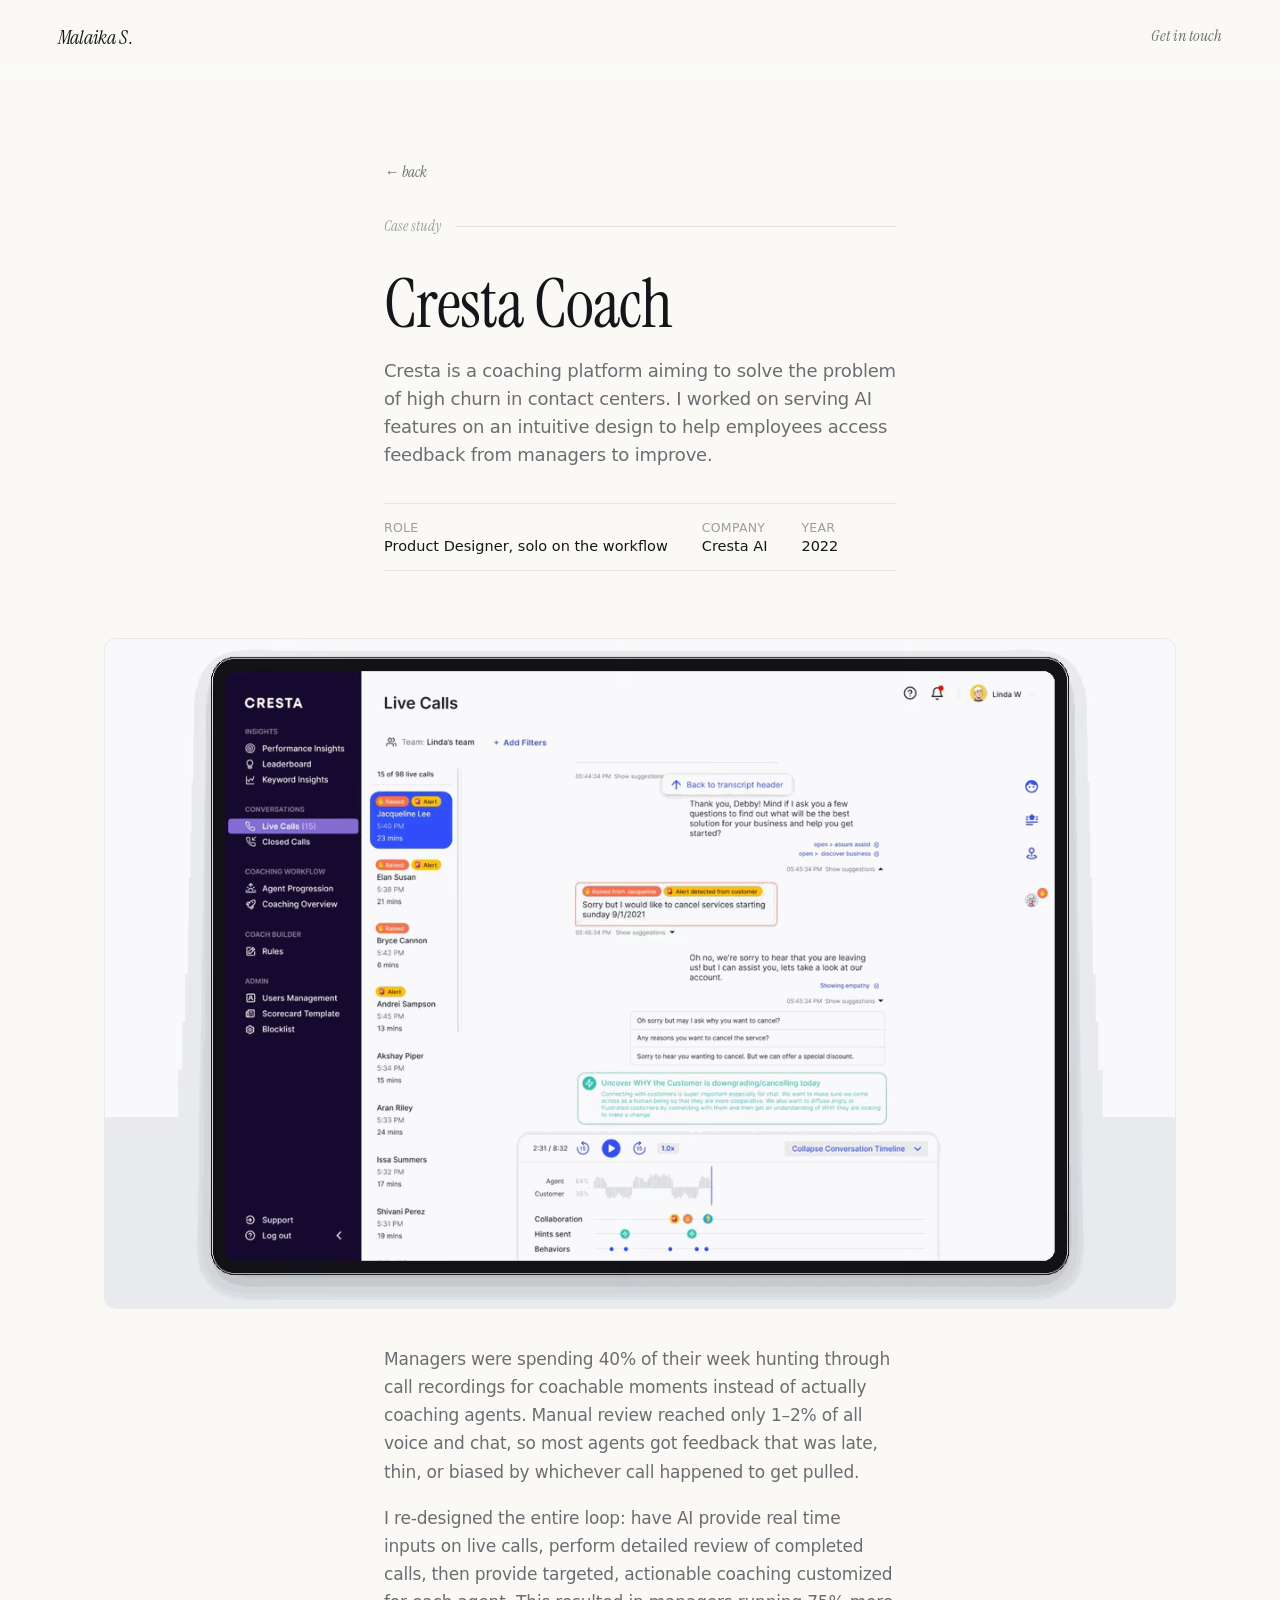
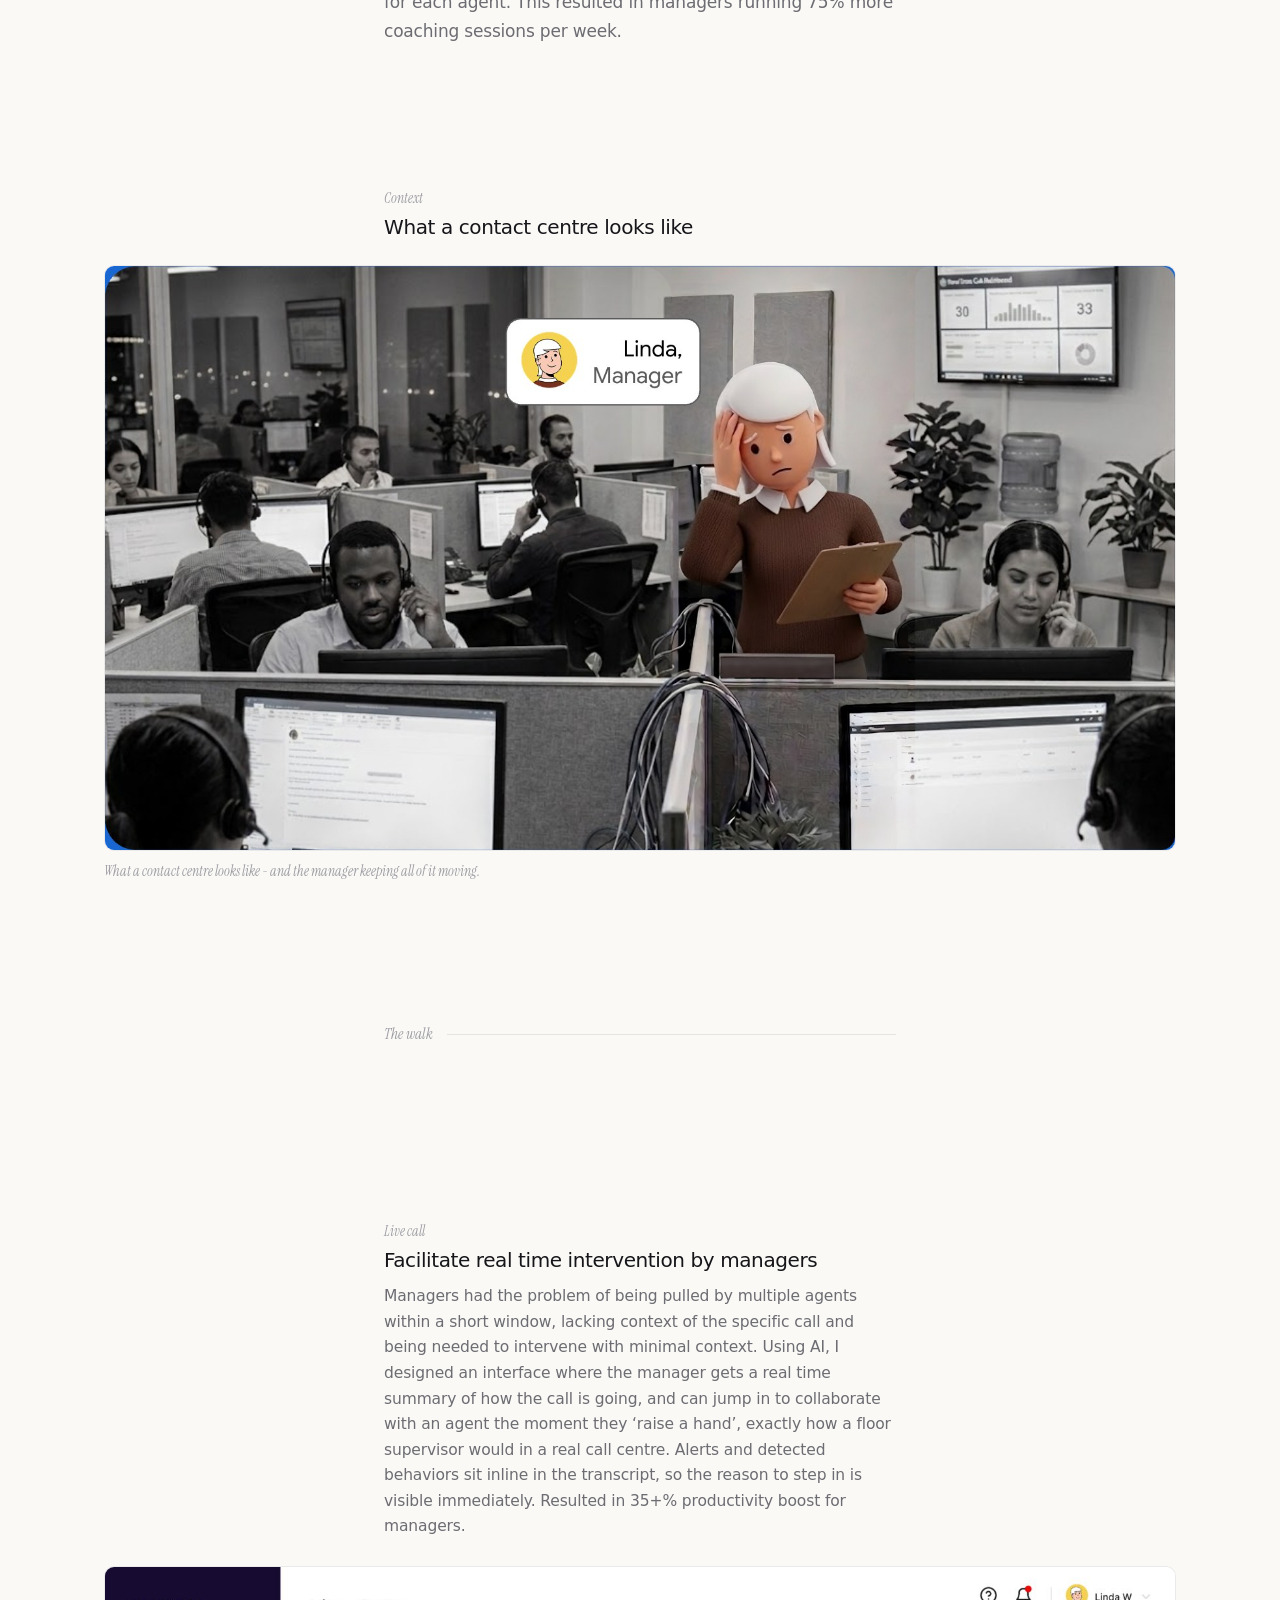
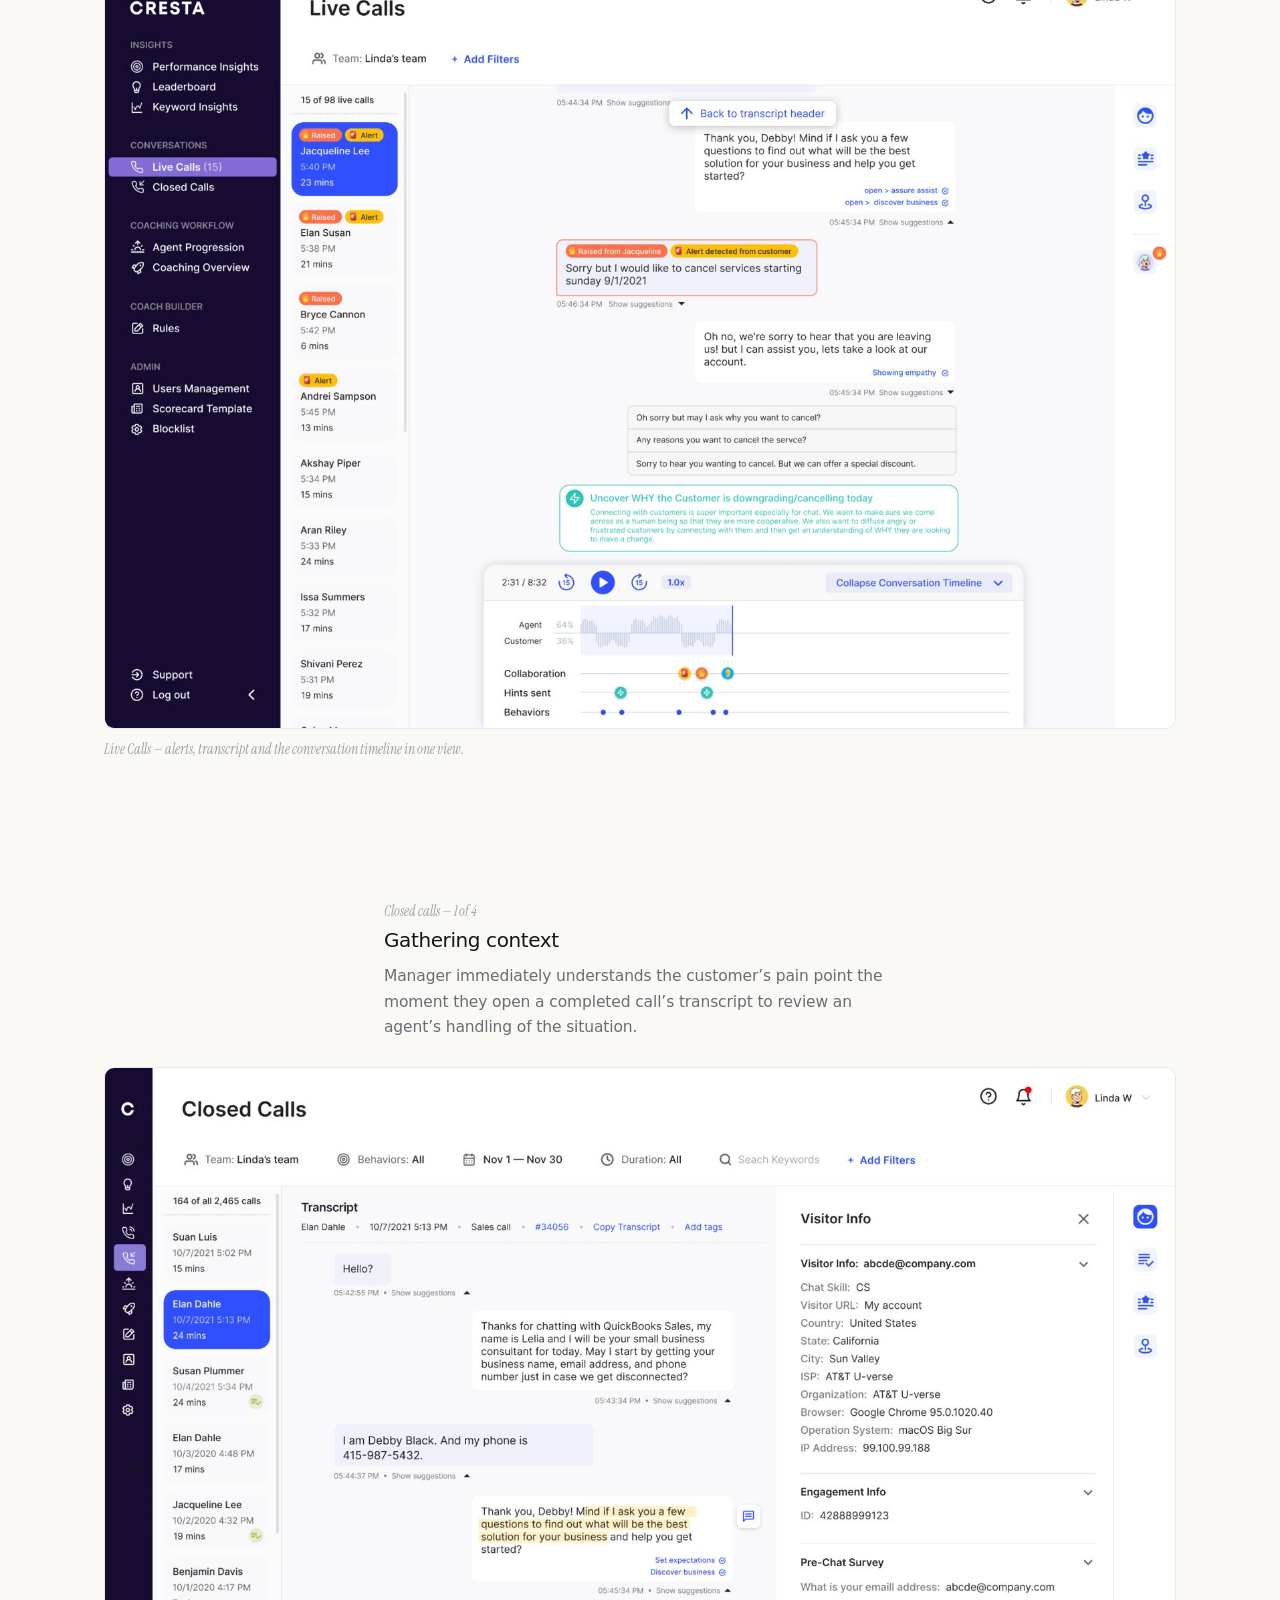
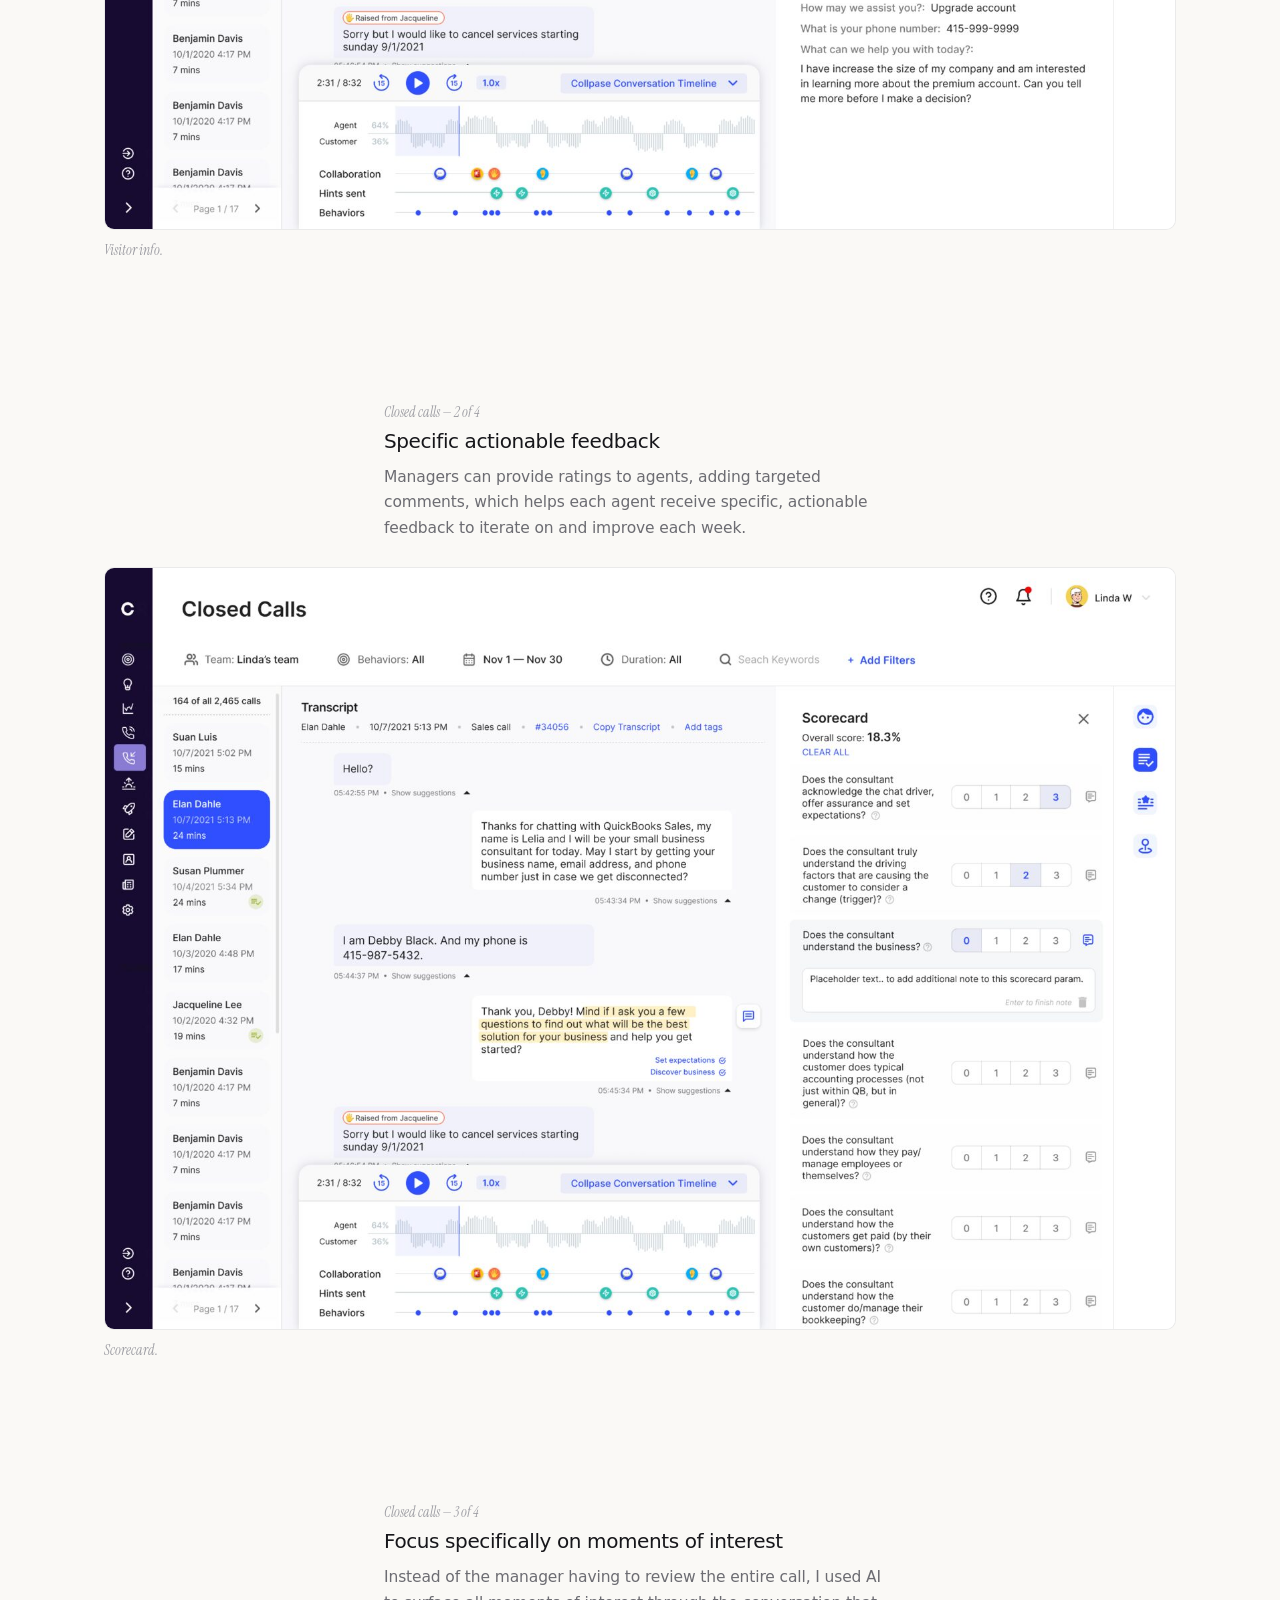
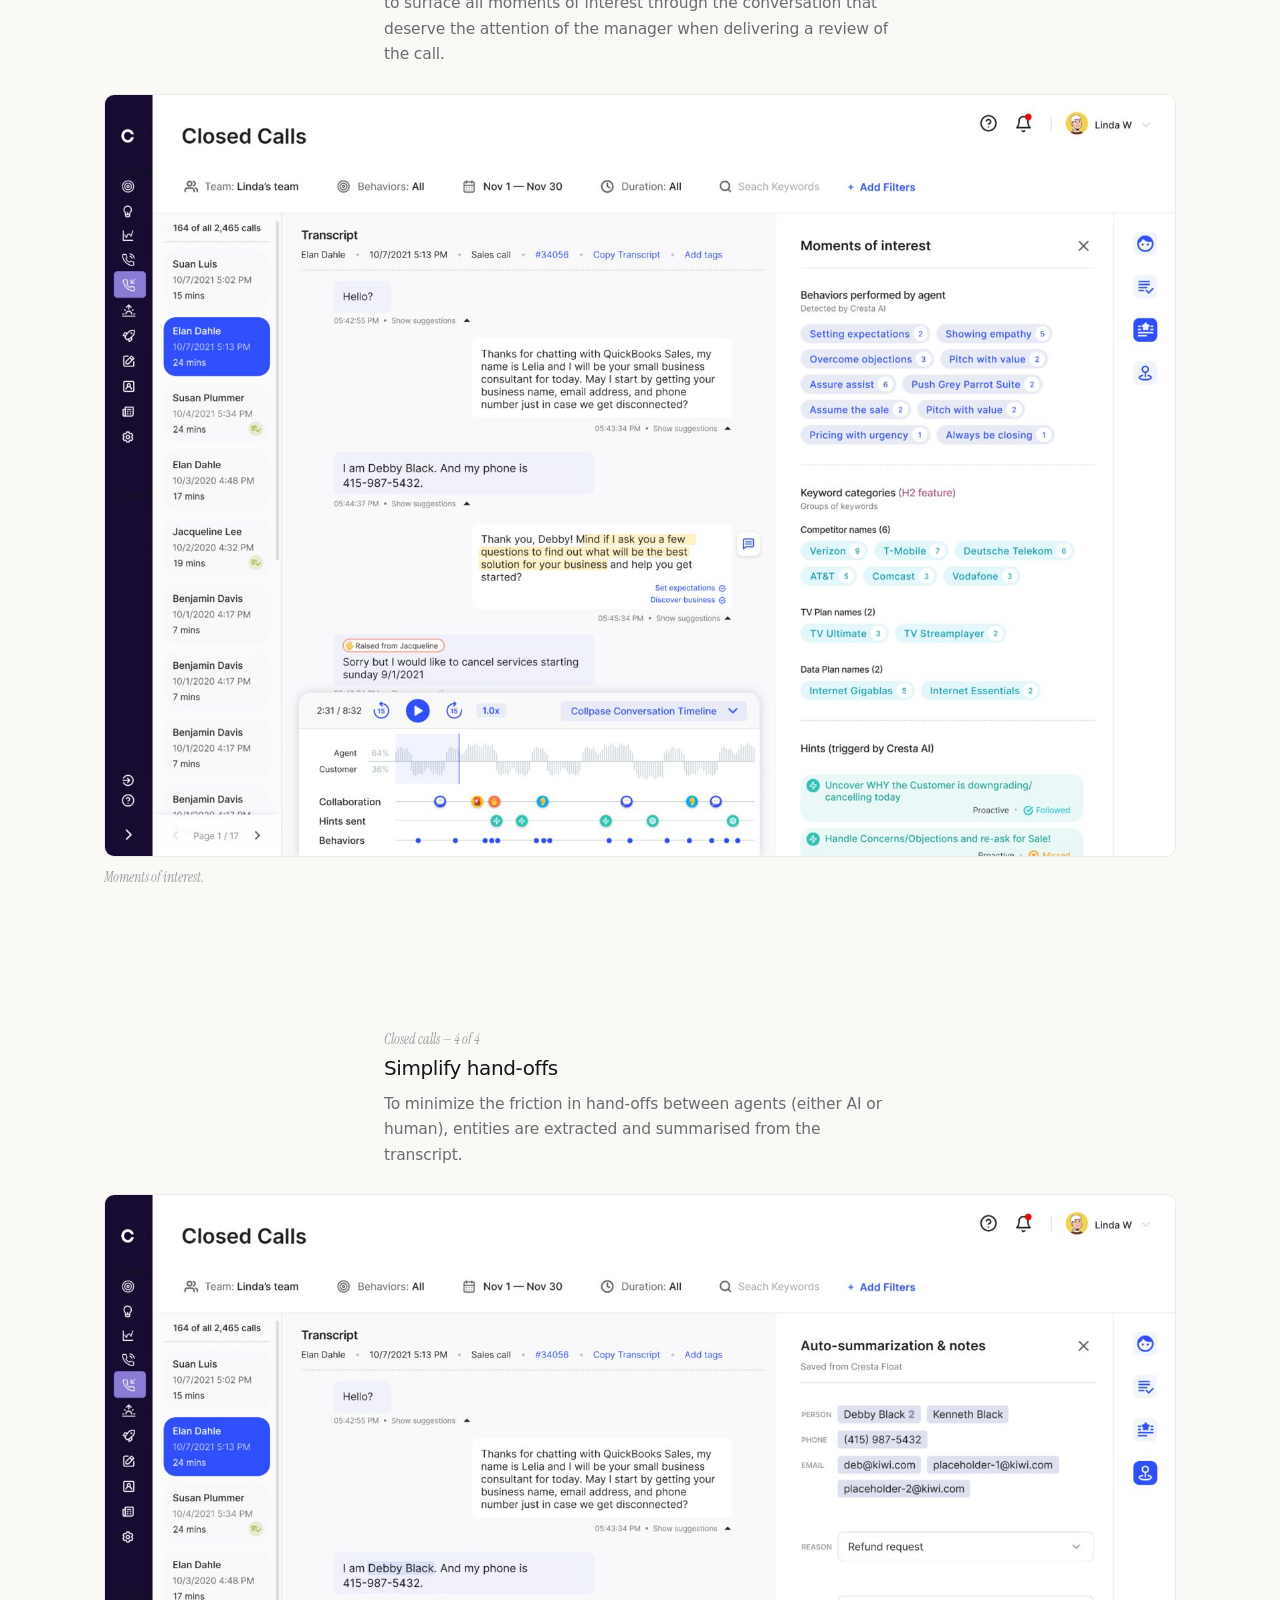
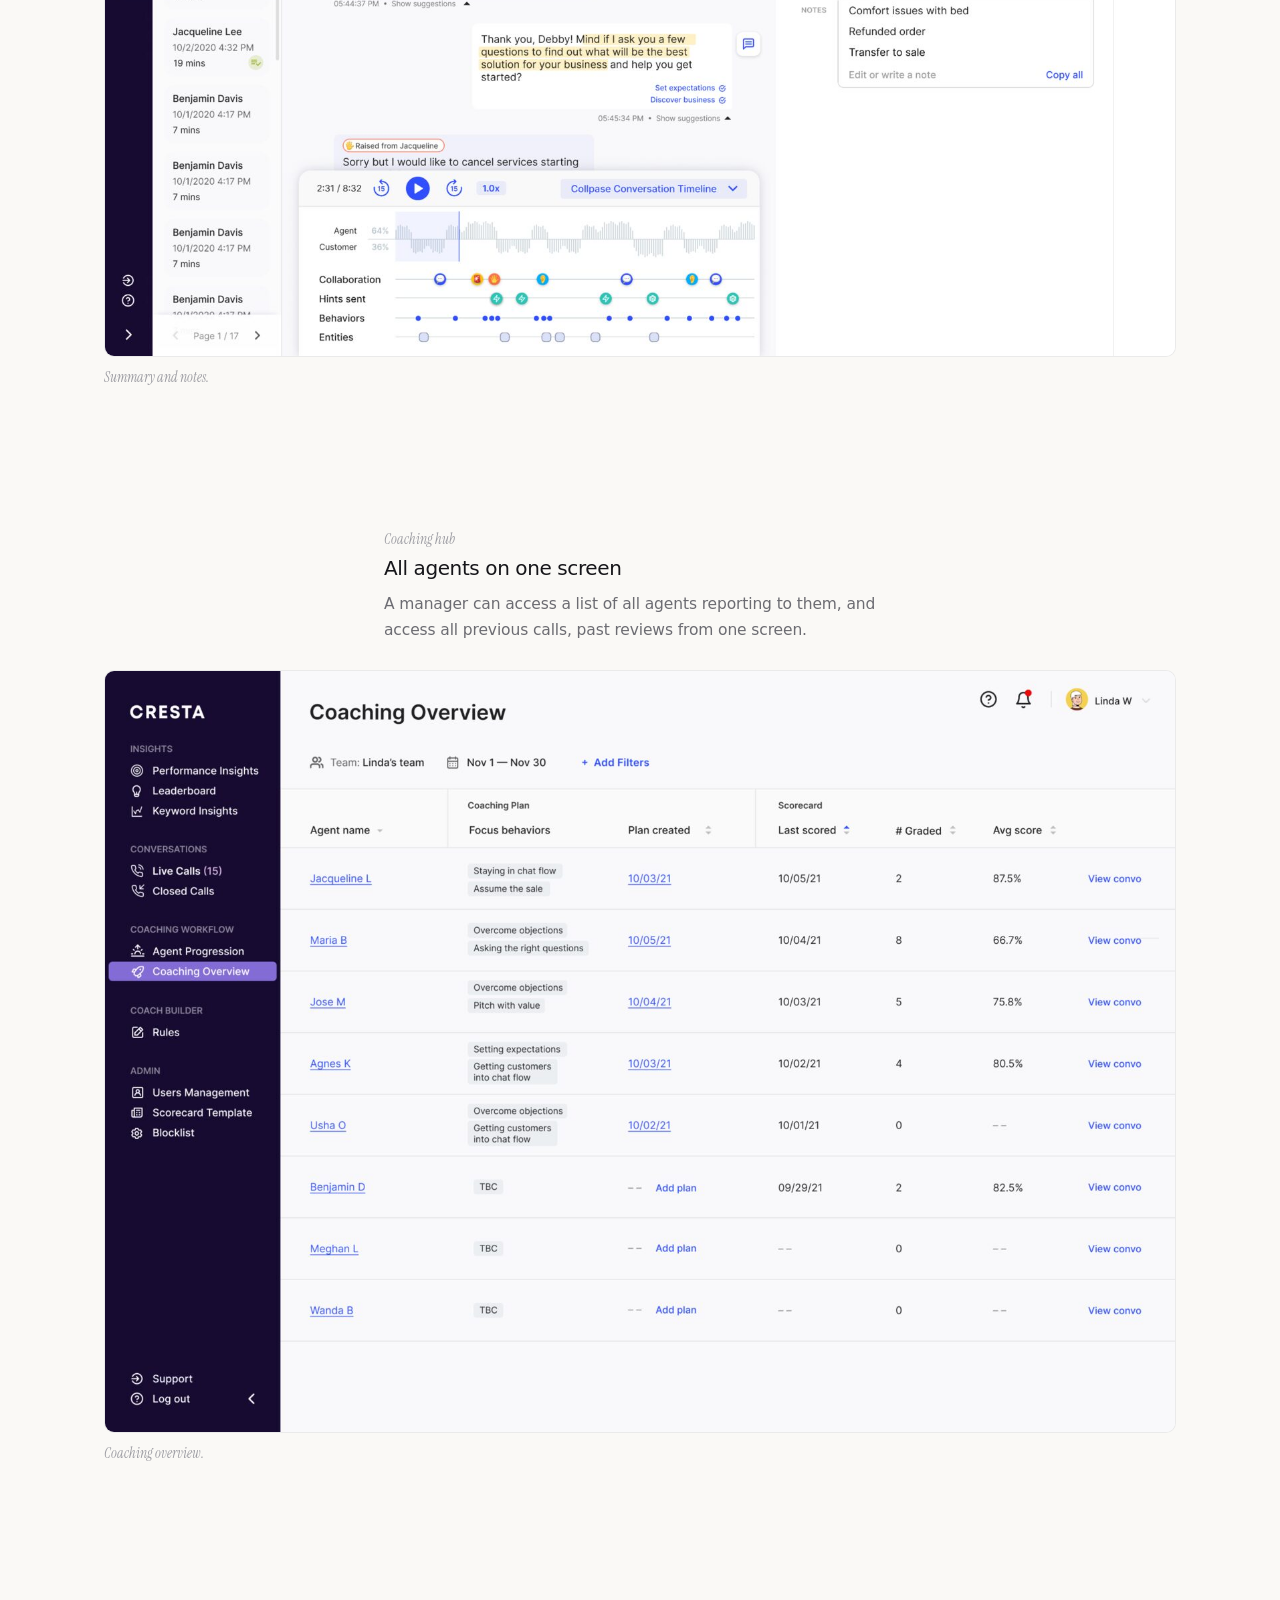
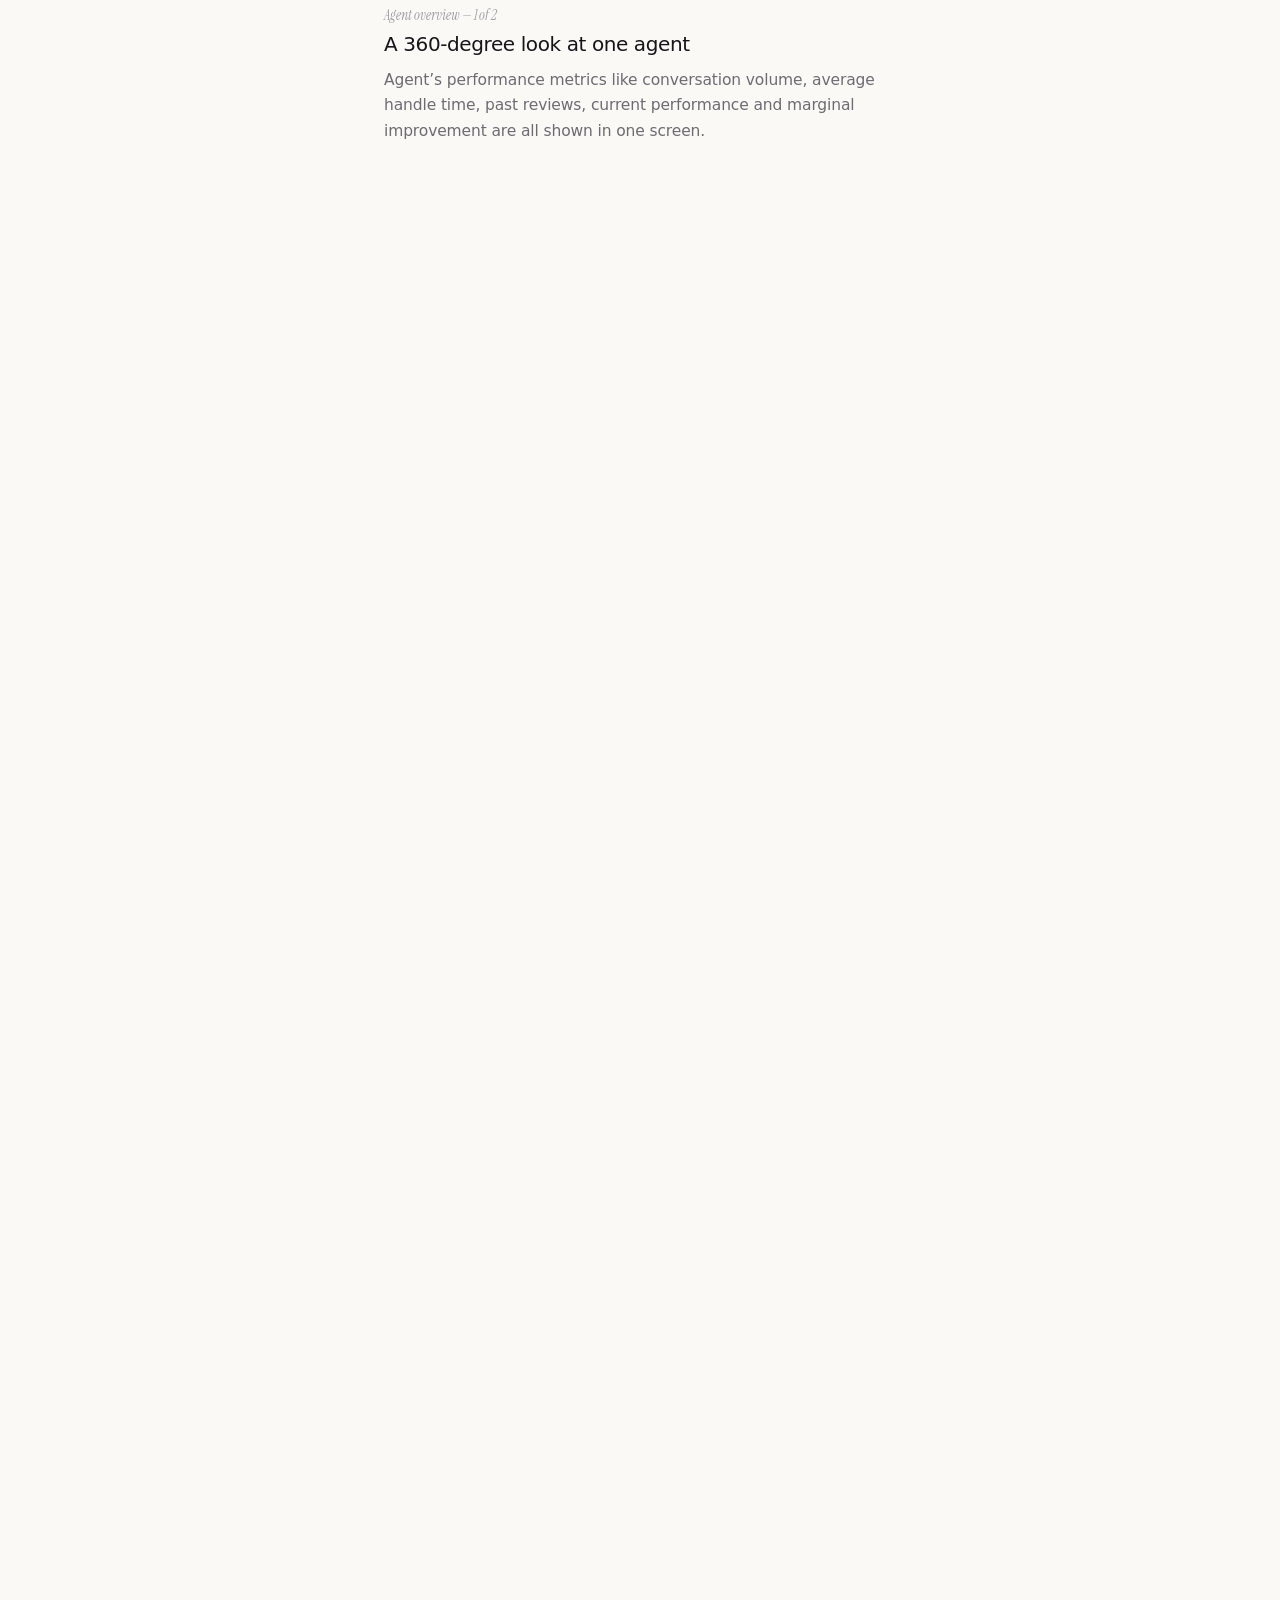
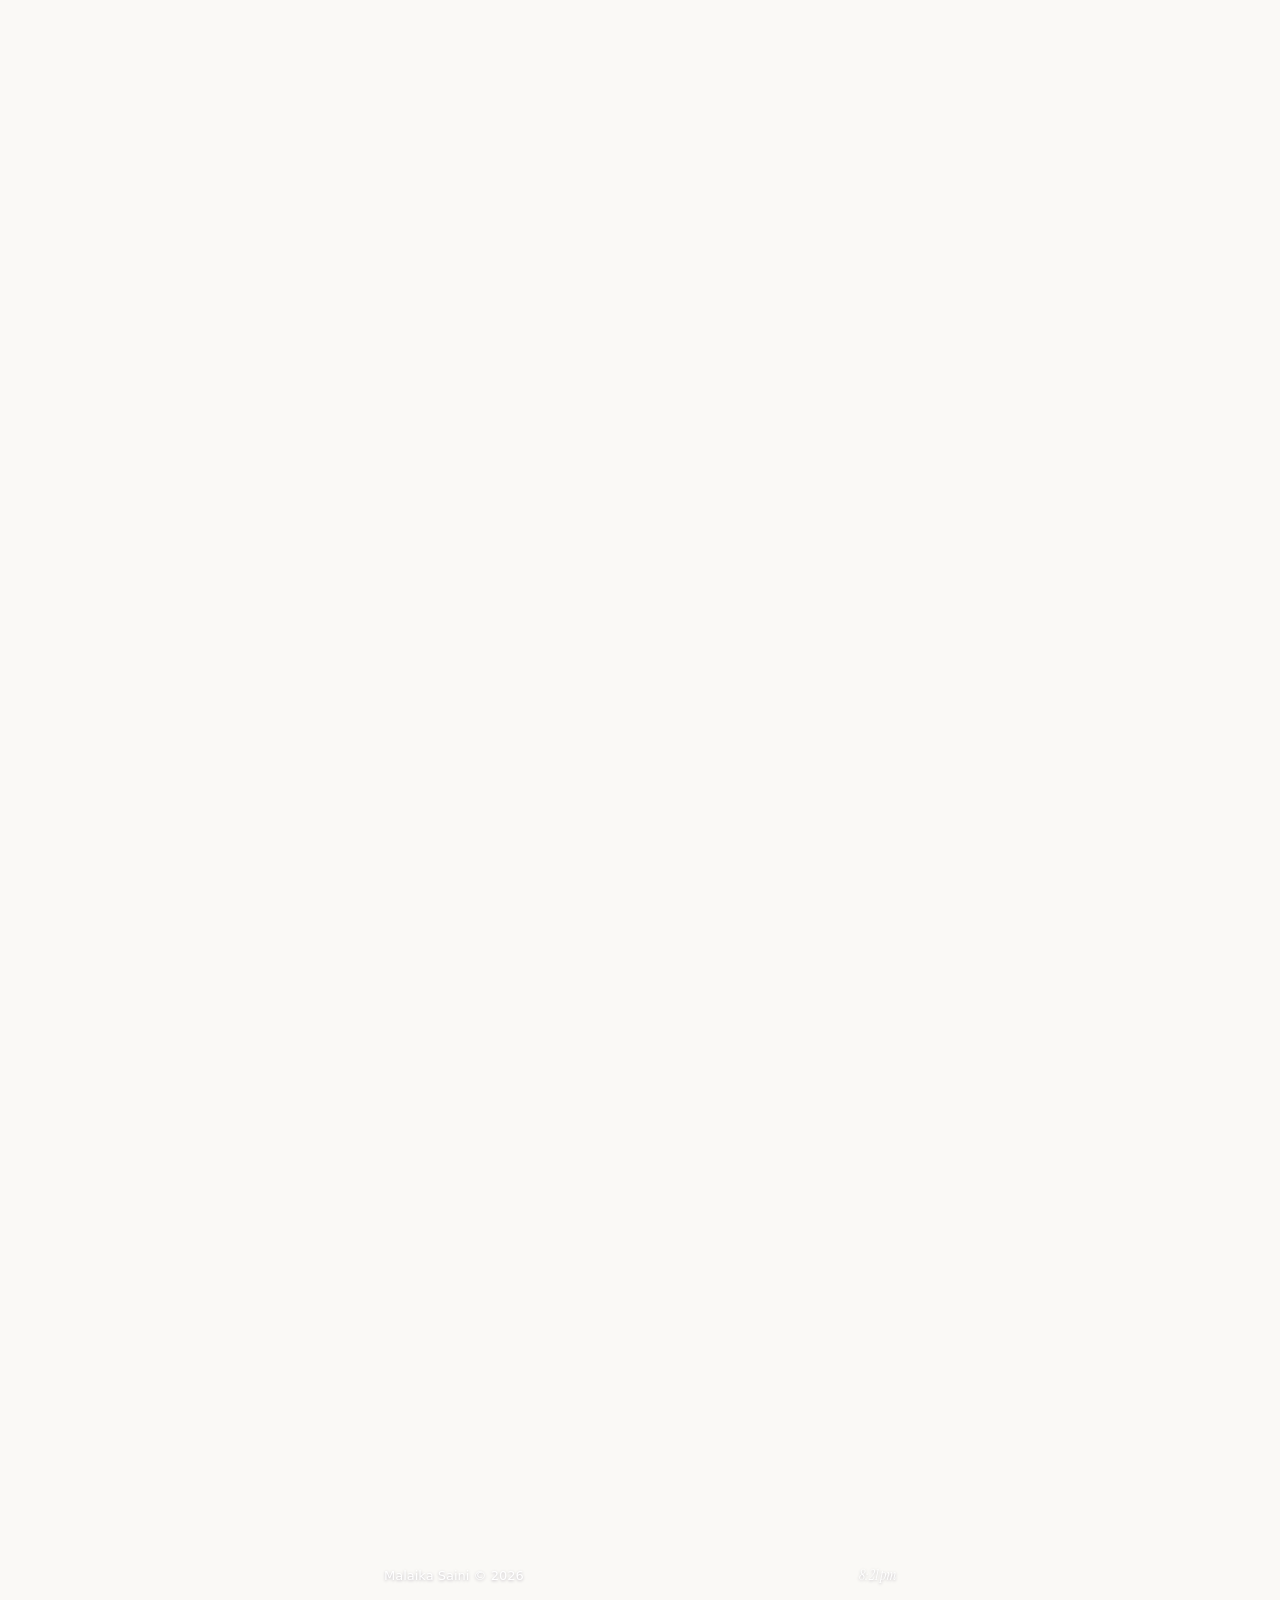
==== cresta.html @ 12b69ac6 "initial commit: hand-coded portfolio site" ====
<!DOCTYPE html>
<html lang="en">
<head>
  <meta charset="UTF-8">
  <meta name="viewport" content="width=device-width, initial-scale=1.0">
  <title>Cresta Coach · Malaika Saini</title>
  <meta name="description" content="Cresta Coach: an AI coaching workflow for contact center managers. Live calls, closed-call review, the coaching hub and the coaching plan. Case study by Malaika Saini.">
  <link rel="preconnect" href="https://fonts.googleapis.com">
  <link rel="preconnect" href="https://fonts.gstatic.com" crossorigin>
  <link href="https://fonts.googleapis.com/css2?family=Instrument+Serif:ital@0;1&display=swap" rel="stylesheet">
  <link rel="preconnect" href="https://api.fontshare.com">
  <link href="https://api.fontshare.com/v2/css?f[]=general-sans@400,500,600&display=swap" rel="stylesheet">
  <link rel="stylesheet" href="style.css">
</head>
<body>

  <div class="bar">
    <a aria-label='Malaika Saini' class='mark' href='index.html'>
      <span aria-hidden="true">Malaika&nbsp;S</span><span class="mark-rest" aria-hidden="true"><span>a</span><span>i</span><span>n</span><span>i</span></span><span class="mark-dot" aria-hidden="true">.</span>
    </a>

    <div class="reach">
      <button type="button" class="btn" data-contact aria-expanded="false" aria-controls="reachList">Get in touch</button>
      <div class="reach-list" id="reachList">
        <button class="reach-row" type="button" data-copy="malaikasaiini@gmail.com">
          <span class="reach-v">malaikasaiini@gmail.com</span><span class="reach-act">copy</span>
        </button>
        <a class="reach-row" href="https://www.linkedin.com/in/malaika-saini-652b46181/" target="_blank" rel="noopener">
          <span class="reach-v">LinkedIn</span><span class="reach-act">↗</span>
        </a>
        <span class="reach-foot">San Francisco · <span id="cmClock">--:--</span></span>
      </div>
    </div>
  </div>

  <main id="top">

    <section class="sec col cs-top">
      <a class='cs-back rv in' href='index.html'>← back</a>
      <p class="label rv in">Case study</p>
      <h1 class="cs-title rv in">Cresta Coach</h1>
      <p class="cs-sub rv in">Cresta is a coaching platform aiming to solve the problem of high churn in contact centers. I worked on serving AI features on an intuitive design to help employees access feedback from managers to improve.</p>
      <dl class="cs-meta rv in">
        <div><dt>Role</dt><dd>Product Designer, solo on the workflow</dd></div>
        <div><dt>Company</dt><dd>Cresta AI</dd></div>
        <div><dt>Year</dt><dd>2022</dd></div>
      </dl>
    </section>

    <section class="sec cs-hero-sec">
      <div class="cs-wide"><figure class="shot cs-hero rv in"><video autoplay loop muted playsinline preload="metadata" poster="img/hero-cresta.jpg" aria-label="Cresta Coach animated: live call coaching, post-call moments, scorecard and coaching overview"><source src="img/hero-cresta.webm" type="video/webm"><source src="img/hero-cresta.mp4" type="video/mp4"></video></figure></div>
    </section>

    <section class="sec col cs-intro">
      <div class="prose">
        <p class="rv">Managers were spending 40% of their week hunting through call recordings for coachable moments instead of actually coaching agents. Manual review reached only 1&ndash;2% of all voice and chat, so most agents got feedback that was late, thin, or biased by whichever call happened to get pulled.</p>
        <p class="rv">I re-designed the entire loop: have AI provide real time inputs on live calls, perform detailed review of completed calls, then provide targeted, actionable coaching customized for each agent. This resulted in managers running 75% more coaching sessions per week.</p>
      </div>
    </section>

    <section class="step">
      <div class="step-head">
        <p class="step-kicker rv">Context</p>
        <h2 class="step-title rv">What a contact centre looks like</h2>
      </div>
      <div class="cs-wide"><figure class="shot rv"><img src="img/cresta-context.jpg" alt="A contact centre floor of agents on headsets, with Linda, the manager persona, in the foreground holding a clipboard." loading="lazy"><figcaption>What a contact centre looks like - and the manager keeping all of it moving.</figcaption></figure></div>
    </section>

    <section class="sec">
      <div class="step-head"><p class="label rv">The walk</p></div>
    </section>

    <section class="step">
      <div class="step-head">
        <p class="step-kicker rv">Live call</p>
        <h2 class="step-title rv">Facilitate real time intervention by managers</h2>
        <p class="step-note rv">Managers had the problem of being pulled by multiple agents within a short window, lacking context of the specific call and being needed to intervene with minimal context. Using AI, I designed an interface where the manager gets a real time summary of how the call is going, and can jump in to collaborate with an agent the moment they &lsquo;raise a hand&rsquo;, exactly how a floor supervisor would in a real call centre. Alerts and detected behaviors sit inline in the transcript, so the reason to step in is visible immediately. Resulted in 35+% productivity boost for managers.</p>
      </div>
      <div class="cs-wide"><figure class="shot rv"><img src="img/live-call.jpg" alt="Cresta Live Calls: a queue of live conversations with alerts, an open transcript and a conversation timeline." loading="lazy"><figcaption>Live Calls &mdash; alerts, transcript and the conversation timeline in one view.</figcaption></figure></div>
    </section>

    <section class="step">
      <div class="step-head">
        <p class="step-kicker rv">Closed calls &mdash; 1 of 4</p>
        <h2 class="step-title rv">Gathering context</h2>
        <p class="step-note rv">Manager immediately understands the customer&rsquo;s pain point the moment they open a completed call&rsquo;s transcript to review an agent&rsquo;s handling of the situation.</p>
      </div>
      <div class="cs-wide"><figure class="shot rv"><img src="img/closed-visitor.jpg" alt="Closed call review with the Visitor Info side panel: identity, engagement ID and pre-chat survey." loading="lazy"><figcaption>Visitor info.</figcaption></figure></div>
    </section>

    <section class="step">
      <div class="step-head">
        <p class="step-kicker rv">Closed calls &mdash; 2 of 4</p>
        <h2 class="step-title rv">Specific actionable feedback</h2>
        <p class="step-note rv">Managers can provide ratings to agents, adding targeted comments, which helps each agent receive specific, actionable feedback to iterate on and improve each week.</p>
      </div>
      <div class="cs-wide"><figure class="shot rv"><img src="img/closed-scorecard.jpg" alt="Closed call review with the Scorecard panel open beside the transcript." loading="lazy"><figcaption>Scorecard.</figcaption></figure></div>
    </section>

    <section class="step">
      <div class="step-head">
        <p class="step-kicker rv">Closed calls &mdash; 3 of 4</p>
        <h2 class="step-title rv">Focus specifically on moments of interest</h2>
        <p class="step-note rv">Instead of the manager having to review the entire call, I used AI to surface all moments of interest through the conversation that deserve the attention of the manager when delivering a review of the call.</p>
      </div>
      <div class="cs-wide"><figure class="shot rv"><img src="img/closed-moments.jpg" alt="Moments of interest panel: behavior chips with counts, keyword categories and AI hints." loading="lazy"><figcaption>Moments of interest.</figcaption></figure></div>
    </section>

    <section class="step">
      <div class="step-head">
        <p class="step-kicker rv">Closed calls &mdash; 4 of 4</p>
        <h2 class="step-title rv">Simplify hand-offs</h2>
        <p class="step-note rv">To minimize the friction in hand-offs between agents (either AI or human), entities are extracted and summarised from the transcript.</p>
      </div>
      <div class="cs-wide"><figure class="shot rv"><img src="img/closed-keywords.jpg" alt="Auto-summarization and notes panel with extracted entities and an editable notes field." loading="lazy"><figcaption>Summary and notes.</figcaption></figure></div>
    </section>

    <section class="step">
      <div class="step-head">
        <p class="step-kicker rv">Coaching hub</p>
        <h2 class="step-title rv">All agents on one screen</h2>
        <p class="step-note rv">A manager can access a list of all agents reporting to them, and access all previous calls, past reviews from one screen.</p>
      </div>
      <div class="cs-wide"><figure class="shot rv"><img src="img/coaching-overview.jpg" alt="Coaching Overview table: agents, focus behaviors, plan created, last scored, number graded and average score." loading="lazy"><figcaption>Coaching overview.</figcaption></figure></div>
    </section>

    <section class="step">
      <div class="step-head">
        <p class="step-kicker rv">Agent overview &mdash; 1 of 2</p>
        <h2 class="step-title rv">A 360-degree look at one agent</h2>
        <p class="step-note rv">Agent&rsquo;s performance metrics like conversation volume, average handle time, past reviews, current performance and marginal improvement are all shown in one screen.</p>
      </div>
      <div class="cs-wide"><figure class="shot rv"><img src="img/agent-adherence.jpg" alt="Agent overview: volume, average handle time, assistance used, adherence charts and an agent progression heat map." loading="lazy"><figcaption>Agent overview &mdash; trends and adherence.</figcaption></figure></div>
    </section>

    <section class="step">
      <div class="step-head">
        <p class="step-kicker rv">Agent overview &mdash; 2 of 2</p>
        <h2 class="step-title rv">Where the gap actually shows up</h2>
        <p class="step-note rv">The hint engagement tab reads the same way, one tab over: 2,350 hints followed out of 4,393 sent. The progression table breaks it down behavior by behavior, so a coaching conversation starts from a number and a date rather than an impression.</p>
      </div>
      <div class="cs-wide"><figure class="shot rv"><img src="img/agent-hints.jpg" alt="Agent overview, hint engagement tab, with a per-behavior progression table." loading="lazy"><figcaption>Agent overview &mdash; hint engagement.</figcaption></figure></div>
    </section>

    <section class="step">
      <div class="step-head">
        <p class="step-kicker rv">Coaching plan</p>
        <h2 class="step-title rv">Personalised coaching plan</h2>
        <p class="step-note rv">Manager can keep a record and track progress over time across all personalised reviews (score-cards) given to each agent.</p>
      </div>
      <div class="cs-wide"><figure class="shot rv"><img src="img/coaching-plan.jpg" alt="Coaching plan: focus behaviors with targets and a trends chart since the last session." loading="lazy"><figcaption>Coaching plan.</figcaption></figure></div>
    </section>

    <section class="sec col">
      <p class="label rv">Results</p>
      <div class="prose">
        <p class="rv">Improved manager efficiency by 35%, decreased average handle time by 15% and drastically reduced agent attrition from 120% to 60%.</p>
      </div>
      <div class="links rv">
        <a href='index.html'>← back to work</a>
        <a href="mailto:malaikasaiini@gmail.com">malaikasaiini@gmail.com</a>
      </div>
    </section>

    <div class="closing">
      <canvas class="dusk" id="dusk" aria-hidden="true"></canvas>
      <footer class="foot">
        <span>Malaika Saini © 2026</span>
        <span class="clock" id="clock">--:--</span>
      </footer>
    </div>

  </main>

  <script src="field.js"></script>
  <script src="script.js"></script>
</body>
</html>
---- style.css ----
/* Malaika Saini — portfolio
   Quiet, editorial, one column, a lot of breathing room. */

:root {
  --paper:  #faf9f6;
  --ink:    #16161a;
  --ink-2:  #6c6c72;
  --ink-3:  #9d9da3;
  --rule:   rgba(22,22,26,0.09);
  --sans:   'General Sans', system-ui, -apple-system, sans-serif;
  --serif:  'Instrument Serif', Georgia, serif;
  --col:    560px;
  --gap:    clamp(104px, 16vh, 160px);
}

* { box-sizing: border-box; }
html { -webkit-text-size-adjust: 100%; scroll-behavior: smooth; }
body {
  margin: 0;
  overflow-x: hidden;
  background: var(--paper);
  color: var(--ink);
  font-family: var(--sans);
  font-weight: 400;
  -webkit-font-smoothing: antialiased;
  font-synthesis: none;
}
a { color: inherit; text-decoration: none; }
::selection { background: #e4e1f5; }

/* top bar */
.bar {
  position: fixed; top: 0; left: 0; right: 0; z-index: 50;
  display: flex; align-items: center; justify-content: space-between;
  padding: 24px clamp(24px, 4.5vw, 60px);
  pointer-events: none;
}
.bar::before {
  content: '';
  position: absolute; inset: 0 0 -34px 0;
  background: var(--paper);
  -webkit-mask-image: linear-gradient(to bottom, #000 62%, transparent 100%);
          mask-image: linear-gradient(to bottom, #000 62%, transparent 100%);
  z-index: -1;
}
.bar > * { pointer-events: auto; }

.btn {
  position: relative;
  display: inline-block;
  padding: 0 0 3px;
  background: none; border: none; cursor: pointer;
  font-family: var(--serif); font-style: italic;
  font-size: 16px; letter-spacing: 0.005em;
  color: var(--ink-2);
  transition: color 0.35s ease;
}
.btn::after {
  content: ''; position: absolute; left: 0; bottom: 0; width: 100%; height: 1px;
  background: currentColor; opacity: 0.3;
  transform: scaleX(0); transform-origin: left;
  transition: transform 0.5s cubic-bezier(0.16,1,0.3,1), opacity 0.35s ease;
}
.btn:hover, .btn.is-open { color: var(--ink); }
.btn:hover::after, .btn.is-open::after { transform: scaleX(1); opacity: 0.55; }

.col { width: 100%; max-width: var(--col); margin: 0 auto; padding: 0 24px; }

/* hero */
.hero {
  min-height: 100vh; min-height: 100svh;
  display: flex; align-items: center;
  padding: clamp(70px, 9vh, 100px) 0 calc(var(--gap) / 2);
}
.hey {
  font-family: var(--serif);
  font-weight: 400;
  font-size: clamp(32px, 4.4vw, 46px);
  line-height: 1; letter-spacing: -0.015em; margin: 0 0 16px; color: var(--ink);
}
.lede {
  font-size: clamp(17px, 2.1vw, 20px);
  line-height: 1.44; letter-spacing: -0.02em;
  color: var(--ink-3); margin: 20px 0 0; font-weight: 400;
}
.lede b { font-weight: 400; color: var(--ink); }
.lede a { color: inherit; text-decoration: underline; text-underline-offset: 3px; text-decoration-color: var(--ink-3); }
.lede .mid { color: var(--ink-2); }
.note {
  font-family: var(--serif); font-style: italic;
  font-size: 14.5px; color: var(--ink-3); margin: 14px 0 0; letter-spacing: 0.005em;
}
.orn { display: inline-block; margin-left: 0.34em; font-family: var(--serif); font-style: normal; color: var(--ink-3); }

/* the drifting field behind the hero copy */
.field {
  display: block;
  --bleed: clamp(0px, 0.6vw, 8px);
  width: calc(100% + var(--bleed) * 2);
  margin: 2px 0 4px calc(var(--bleed) * -1);
  height: clamp(180px, 29vh, 290px);
  border-radius: 28px;
}

/* sections */
.sec { padding-block: calc(var(--gap) / 2); }
.label {
  display: flex; align-items: center; gap: 14px;
  font-family: var(--serif); font-style: italic;
  font-size: 15px; color: var(--ink-3); margin: 0 0 34px;
}
.label::after { content: ''; flex: 1; height: 1px; background: var(--rule); }

/* experience */
.xp { display: flex; flex-direction: column; }
.xp-row { display: block; position: relative; border-top: 1px solid var(--rule); transition: opacity 0.45s ease; }
.xp-row:last-child { border-bottom: 1px solid var(--rule); }
.xp-row[href] { cursor: pointer; }
.xp-row[href] .xp-work::after {
  content: '↗'; display: inline-block; margin-left: 7px; font-size: 0.75em;
  color: var(--ink-3); opacity: 0; transform: translateY(1px);
  transition: opacity 0.3s ease, transform 0.3s ease;
}
.xp-row[href]:hover .xp-work::after { opacity: 1; transform: none; }
.xp-line {
  display: grid; grid-template-columns: 1fr auto auto; gap: 20px; align-items: baseline;
  padding: 17px 0; transition: transform 0.6s cubic-bezier(0.16, 1, 0.3, 1);
}
.xp-row:hover .xp-line { transform: translateX(12px); }
.xp-work { font-size: 16.5px; color: var(--ink); letter-spacing: -0.019em; }
.xp-co   { font-family: var(--serif); font-style: italic; font-size: 16px; color: var(--ink-2); }
.xp-yr   { font-size: 13px; color: var(--ink-3); letter-spacing: -0.005em; white-space: nowrap; }
.xp-more { display: grid; grid-template-rows: 0fr; transition: grid-template-rows 0.6s cubic-bezier(0.16, 1, 0.3, 1); }
.xp-row:hover .xp-more { grid-template-rows: 1fr; }
.xp-more-in { overflow: hidden; }
.xp-desc {
  margin: 0; padding: 0 0 18px 12px;
  font-size: 14.5px; line-height: 1.55; color: var(--ink-2);
  max-width: 52ch; letter-spacing: -0.008em;
  opacity: 0; transform: translateY(-5px);
  transition: opacity 0.45s ease 0.08s, transform 0.5s cubic-bezier(0.16,1,0.3,1) 0.08s;
}
.xp-row:hover .xp-desc { opacity: 1; transform: none; }
.xp-role { display: block; margin-top: 5px; font-family: var(--serif); font-style: italic; font-size: 13.5px; color: var(--ink-3); }
.xp-nda { display: block; margin-top: 9px; font-size: 13px; color: var(--ink-3); }
.xp:hover .xp-row:not(:hover) { opacity: 0.42; }
@media (max-width: 640px) {
  .xp-line { grid-template-columns: auto 1fr; gap: 3px 12px; }
  .xp-work { grid-column: 1 / -1; grid-row: 1; }
  .xp-yr   { grid-column: 1; grid-row: 2; }
  .xp-co   { grid-column: 2; grid-row: 2; justify-self: end; }
}

/* prose */
.prose p { font-size: 17px; line-height: 1.66; color: var(--ink-2); letter-spacing: -0.011em; margin: 0 0 18px; }
.prose p:last-child { margin-bottom: 0; }

/* contact */
.links { display: flex; flex-wrap: wrap; gap: 8px 26px; margin-top: 26px; }
.links a { font-size: 15.5px; color: var(--ink-2); position: relative; padding-bottom: 2px; transition: color 0.28s ease; }
.links a::after {
  content: ''; position: absolute; left: 0; bottom: 0; width: 100%; height: 1px;
  background: currentColor; opacity: 0.28; transform: scaleX(0); transform-origin: left;
  transition: transform 0.4s cubic-bezier(0.2,0.8,0.3,1), opacity 0.3s ease;
}
.links a:hover { color: var(--ink); }
.links a:hover::after { transform: scaleX(1); opacity: 0.55; }

/* closing */
.closing { position: relative; margin-top: calc(var(--gap) / 2); }
.dusk { display: block; width: 100%; height: clamp(200px, 30vh, 340px); }
.foot {
  position: absolute; left: 0; right: 0; top: 0; bottom: 0;
  width: 100%; max-width: var(--col); margin-inline: auto; padding: 0 24px;
  display: flex; align-items: center; justify-content: space-between;
  gap: 18px; flex-wrap: wrap;
  font-size: 13px; color: #fff;
  text-shadow: 0 1px 3px rgba(30,20,50,0.25);
  pointer-events: none;
}
.foot .clock { font-family: var(--serif); font-style: italic; font-size: 14px; color: #fff; }

/* inline keycap nav */
.keys { display: block; margin-top: 12px; font-size: 14.5px; line-height: 1.6; color: var(--ink-3); font-family: var(--serif); font-style: italic; }
.keys-say { color: var(--ink-3); }
.key { display: inline; font-family: var(--serif); font-style: italic; color: var(--ink-2); text-decoration: none; white-space: nowrap; transition: color 0.22s ease; }
.key b { font-weight: 400; text-decoration: underline; text-underline-offset: 2px; text-decoration-thickness: 0.6px; }
.key:hover, .key:focus-visible { color: var(--ink); outline: none; }
.key.down { color: var(--ink); }
.on-tap { display: none; }
@media (hover: none), (pointer: coarse) { .on-key { display: none; } .on-tap { display: inline; } }

/* wordmark: "Malaika S." unfurls into "Malaika Saini" on hover */
.mark { display: inline-flex; align-items: baseline; font-family: var(--serif); font-style: italic; font-size: 20px; letter-spacing: -0.012em; color: var(--ink); white-space: nowrap; }
.mark-rest { display: inline-flex; max-width: 0; overflow: hidden; padding-right: 0.14em; transition: max-width 0.62s cubic-bezier(0.16, 1, 0.3, 1); }
.mark-rest span { display: inline-block; opacity: 0; transform: translateY(-0.28em) rotate(-8deg); transition: opacity 0.4s ease, transform 0.5s cubic-bezier(0.2, 1.3, 0.4, 1); }
.mark-rest span:nth-child(1) { transition-delay: 0.06s; }
.mark-rest span:nth-child(2) { transition-delay: 0.12s; }
.mark-rest span:nth-child(3) { transition-delay: 0.18s; }
.mark-rest span:nth-child(4) { transition-delay: 0.24s; }
.mark:hover .mark-rest { max-width: 5em; }
.mark:hover .mark-rest span { opacity: 1; transform: none; }
.mark-dot { display: inline-block; transition: opacity 0.3s ease; }
.mark:hover .mark-dot { opacity: 0; transition-duration: 0.18s; }
@media (hover: none), (pointer: coarse) {
  .mark-rest, .mark:hover .mark-rest { max-width: 0; padding-right: 0; transition: none; }
  .mark-rest span, .mark:hover .mark-rest span { opacity: 0; transition: none; }
  .mark-dot, .mark:hover .mark-dot { opacity: 1; transition: none; }
}

/* reach: the contact lines open beneath the button */
.reach { position: relative; }
.reach-list {
  position: absolute; top: 100%; right: 0; margin-top: 12px;
  display: grid; justify-items: end; gap: 7px; text-align: right; white-space: nowrap;
  pointer-events: none; visibility: hidden; opacity: 0;
  transform: translateY(-6px) scale(0.98); transform-origin: 100% 0;
  transition: opacity 0.28s ease, transform 0.44s cubic-bezier(0.32, 0.72, 0, 1), visibility 0s linear 0.3s;
}
.reach.open .reach-list {
  pointer-events: auto; visibility: visible; opacity: 1; transform: translateY(0) scale(1);
  transition: opacity 0.28s ease, transform 0.44s cubic-bezier(0.32, 0.72, 0, 1), visibility 0s linear 0s;
}
.reach-row {
  position: relative; display: inline-flex; align-items: baseline;
  background: none; border: none; padding: 0; cursor: pointer;
  font-family: var(--sans); font-size: 13.5px; letter-spacing: -0.01em;
  color: var(--ink-2); text-decoration: none;
  opacity: 0; transform: translateY(-6px);
  transition: opacity 0.45s ease, transform 0.55s cubic-bezier(0.16,1,0.3,1), color 0.3s ease;
}
.reach-foot { font-family: var(--serif); font-style: italic; font-size: 12px; color: var(--ink-3); opacity: 0; transform: translateY(-6px); transition: opacity 0.45s ease, transform 0.55s cubic-bezier(0.16,1,0.3,1); }
.reach.open .reach-row, .reach.open .reach-foot { opacity: 1; transform: none; }
.reach.open .reach-row:nth-child(1) { transition-delay: 0.02s; }
.reach.open .reach-row:nth-child(2) { transition-delay: 0.07s; }
.reach.open .reach-row:nth-child(3) { transition-delay: 0.12s; }
.reach.open .reach-foot            { transition-delay: 0.17s; }
.reach-row:hover { color: var(--ink); }
.reach-act {
  position: absolute; right: 100%; margin-right: 9px; top: 0;
  font-family: var(--serif); font-style: italic; font-size: 11.5px;
  color: var(--ink-3); white-space: nowrap; opacity: 0; transition: opacity 0.3s ease, color 0.3s ease;
}
.reach-row:hover .reach-act { opacity: 1; }
.reach-row.copied .reach-act { opacity: 1; color: var(--ink); }

/* reveal on scroll */
.rv { opacity: 0; transform: translateY(14px); transition: opacity 0.9s cubic-bezier(0.2,0.7,0.3,1), transform 0.9s cubic-bezier(0.2,0.7,0.3,1); }
.rv.in { opacity: 1; transform: none; }
@media (prefers-reduced-motion: reduce) {
  .rv, .key, .orn, .mark-rest, .mark-rest span, .mark-dot { transition: none; }
  .rv { opacity: 1; transform: none; }
}

@media (max-width: 820px) { .mark, .bar > .btn { font-size: 15px; } }
@media (max-width: 600px) {
  .bar { padding: 20px 22px; }
  .foot { padding: 0 44px; font-size: 12px; }
  .reach-list { padding: 14px 16px; border-radius: 14px; background: var(--paper); box-shadow: 0 10px 26px -16px rgba(19,19,19,0.22); }
  .xp-row { grid-template-columns: 1fr; gap: 4px; }
  .xp-row .xp-yr { order: -1; }
}

/* ── case study page ── */
.cs-top { padding-top: clamp(120px, 18vh, 190px); }
.cs-back { display: inline-block; margin-bottom: 34px; font-family: var(--serif); font-style: italic; font-size: 15px; color: var(--ink-2); }
.cs-back:hover { color: var(--ink); }
.cs-title { font-family: var(--serif); font-size: clamp(44px, 7vw, 68px); font-weight: 400; line-height: 1.02; letter-spacing: -0.015em; margin: 0 0 18px; }
.cs-sub { font-size: 18px; line-height: 1.55; color: var(--ink-2); margin: 0 0 34px; letter-spacing: -0.011em; }
.cs-meta { display: flex; flex-wrap: wrap; gap: 6px 34px; padding: 16px 0; border-top: 1px solid var(--rule); border-bottom: 1px solid var(--rule); }
.cs-meta div { display: flex; flex-direction: column; gap: 3px; }
.cs-meta dt { font-size: 12.5px; color: var(--ink-3); letter-spacing: 0.02em; text-transform: uppercase; }
.cs-meta dd { margin: 0; font-size: 14.5px; color: var(--ink); }
.cs-wide { width: 100%; max-width: 1120px; margin: 0 auto; padding: 0 24px; }
.shot { margin: 26px 0 0; }
.shot img { display: block; width: 100%; height: auto; border: 1px solid var(--rule); border-radius: 10px; background: #fff; }
.shot figcaption { margin-top: 12px; font-family: var(--serif); font-style: italic; font-size: 13.5px; color: var(--ink-3); }
.step { padding-block: clamp(56px, 8vh, 92px); }
.step-head { width: 100%; max-width: var(--col); margin: 0 auto; padding: 0 24px; }
.step-kicker { font-family: var(--serif); font-style: italic; font-size: 14px; color: var(--ink-3); margin: 0 0 8px; }
.step-title { font-size: 20px; letter-spacing: -0.02em; margin: 0 0 12px; font-weight: 500; }
.step-note { font-size: 15.5px; line-height: 1.65; color: var(--ink-2); margin: 0; letter-spacing: -0.008em; }

.cs-hero img { border-radius: 12px; }
.cs-top { padding-bottom: clamp(20px, 3vh, 34px); }
.cs-hero-sec { padding-block: 0; }
.cs-hero { margin-top: 24px; }
.cs-intro { padding-top: clamp(26px, 4vh, 42px); }
.about-photo { float: right; width: clamp(118px, 15vw, 158px); height: auto; margin: 2px 0 16px 26px; border: 1px solid var(--rule); border-radius: 10px; }

.xp-thumb {
  display: block;
  width: 100%;
  height: auto;
  border-radius: 6px;
  margin: 2px 0 16px;
  border: 1px solid rgba(22,22,26,0.08);
}

/* hover swap thumbs */
.xp-thumb-swap { position: relative; margin: 2px 0 16px; }
.xp-thumb-swap .xp-thumb { margin: 0; }
.xp-thumb-swap .xp-thumb-hover { position: absolute; inset: 0; width: 100%; height: 100%; object-fit: cover; opacity: 0; transition: opacity 0.45s ease; }
.xp-thumb-swap:hover .xp-thumb-hover { opacity: 1; }

/* video embed */
.video-wrap { position: relative; padding-top: 56.25%; border-radius: 10px; overflow: hidden; border: 1px solid var(--rule); background: #fff; }
.video-wrap iframe { position: absolute; inset: 0; width: 100%; height: 100%; border: 0; display: block; }
.shot video { display: block; width: 100%; height: auto; border: 1px solid var(--rule); border-radius: 10px; background: #fff; }
.cs-hero video { border-radius: 12px; }
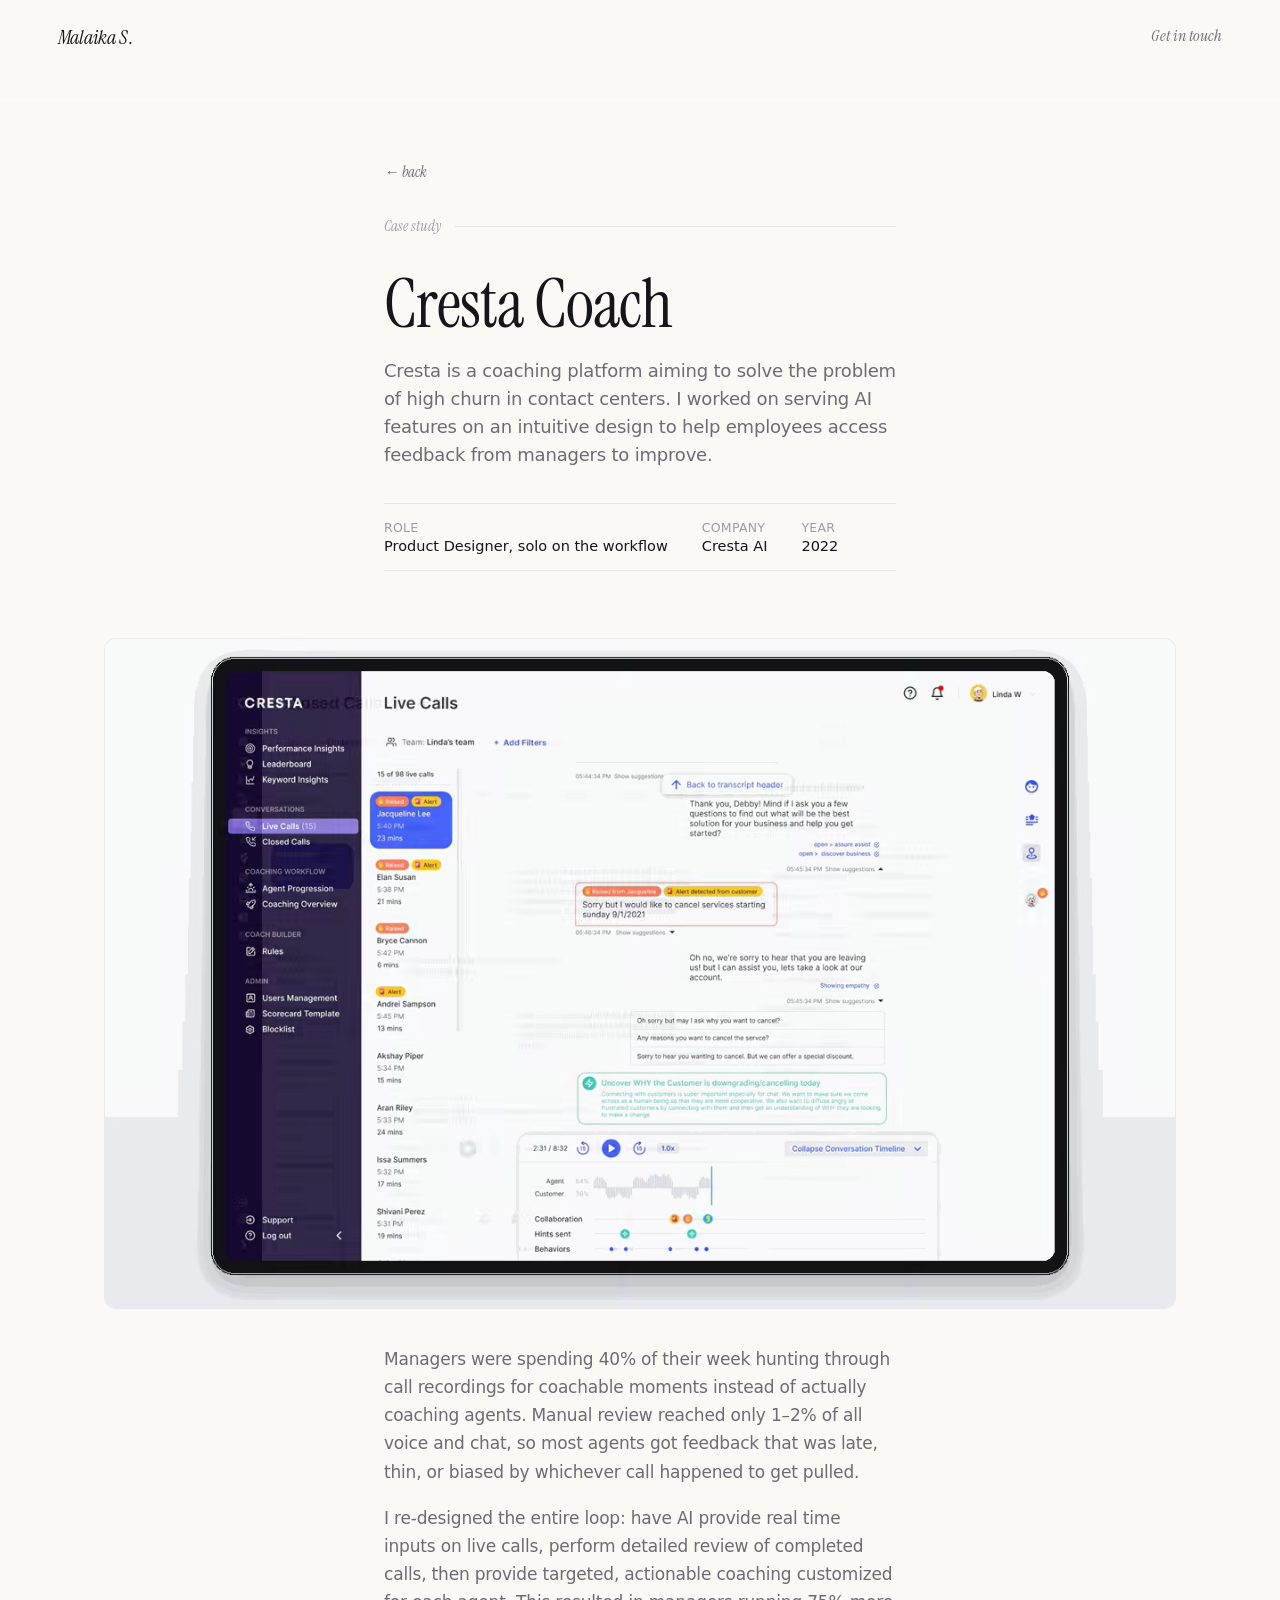
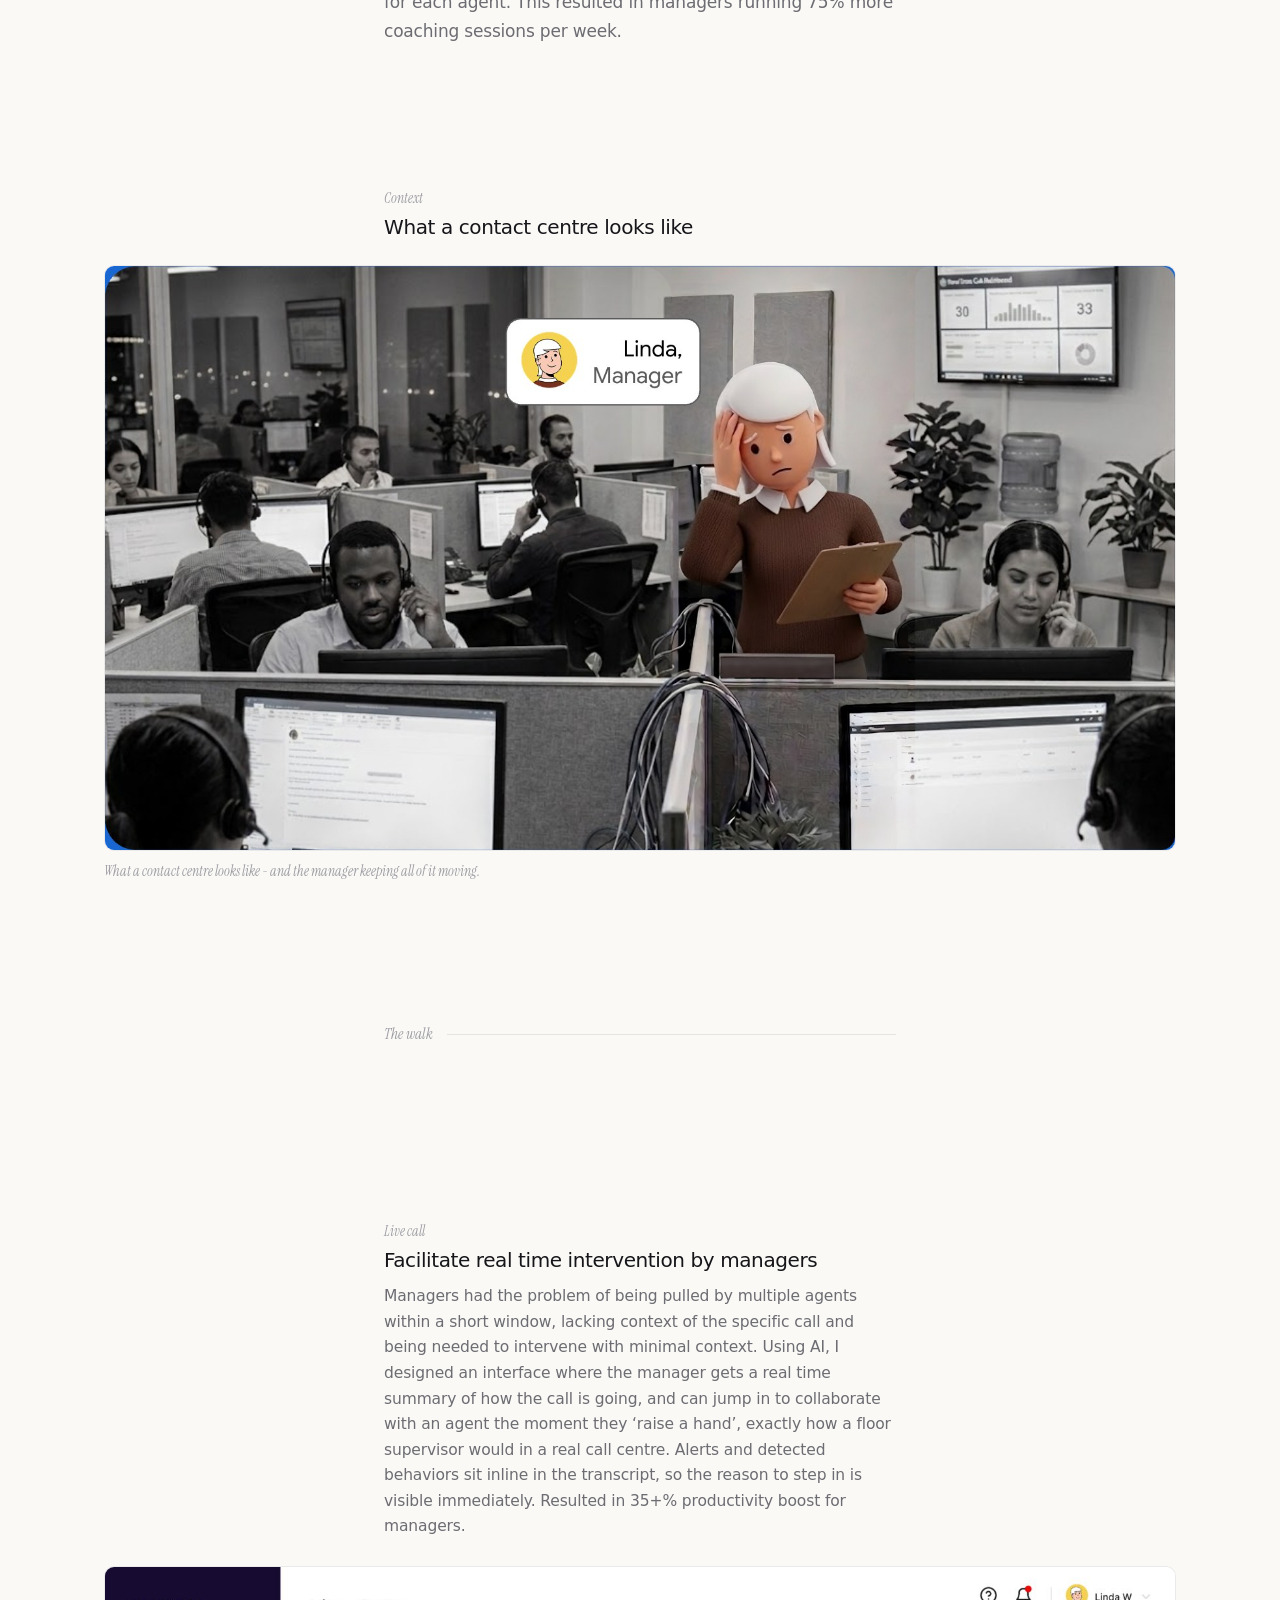
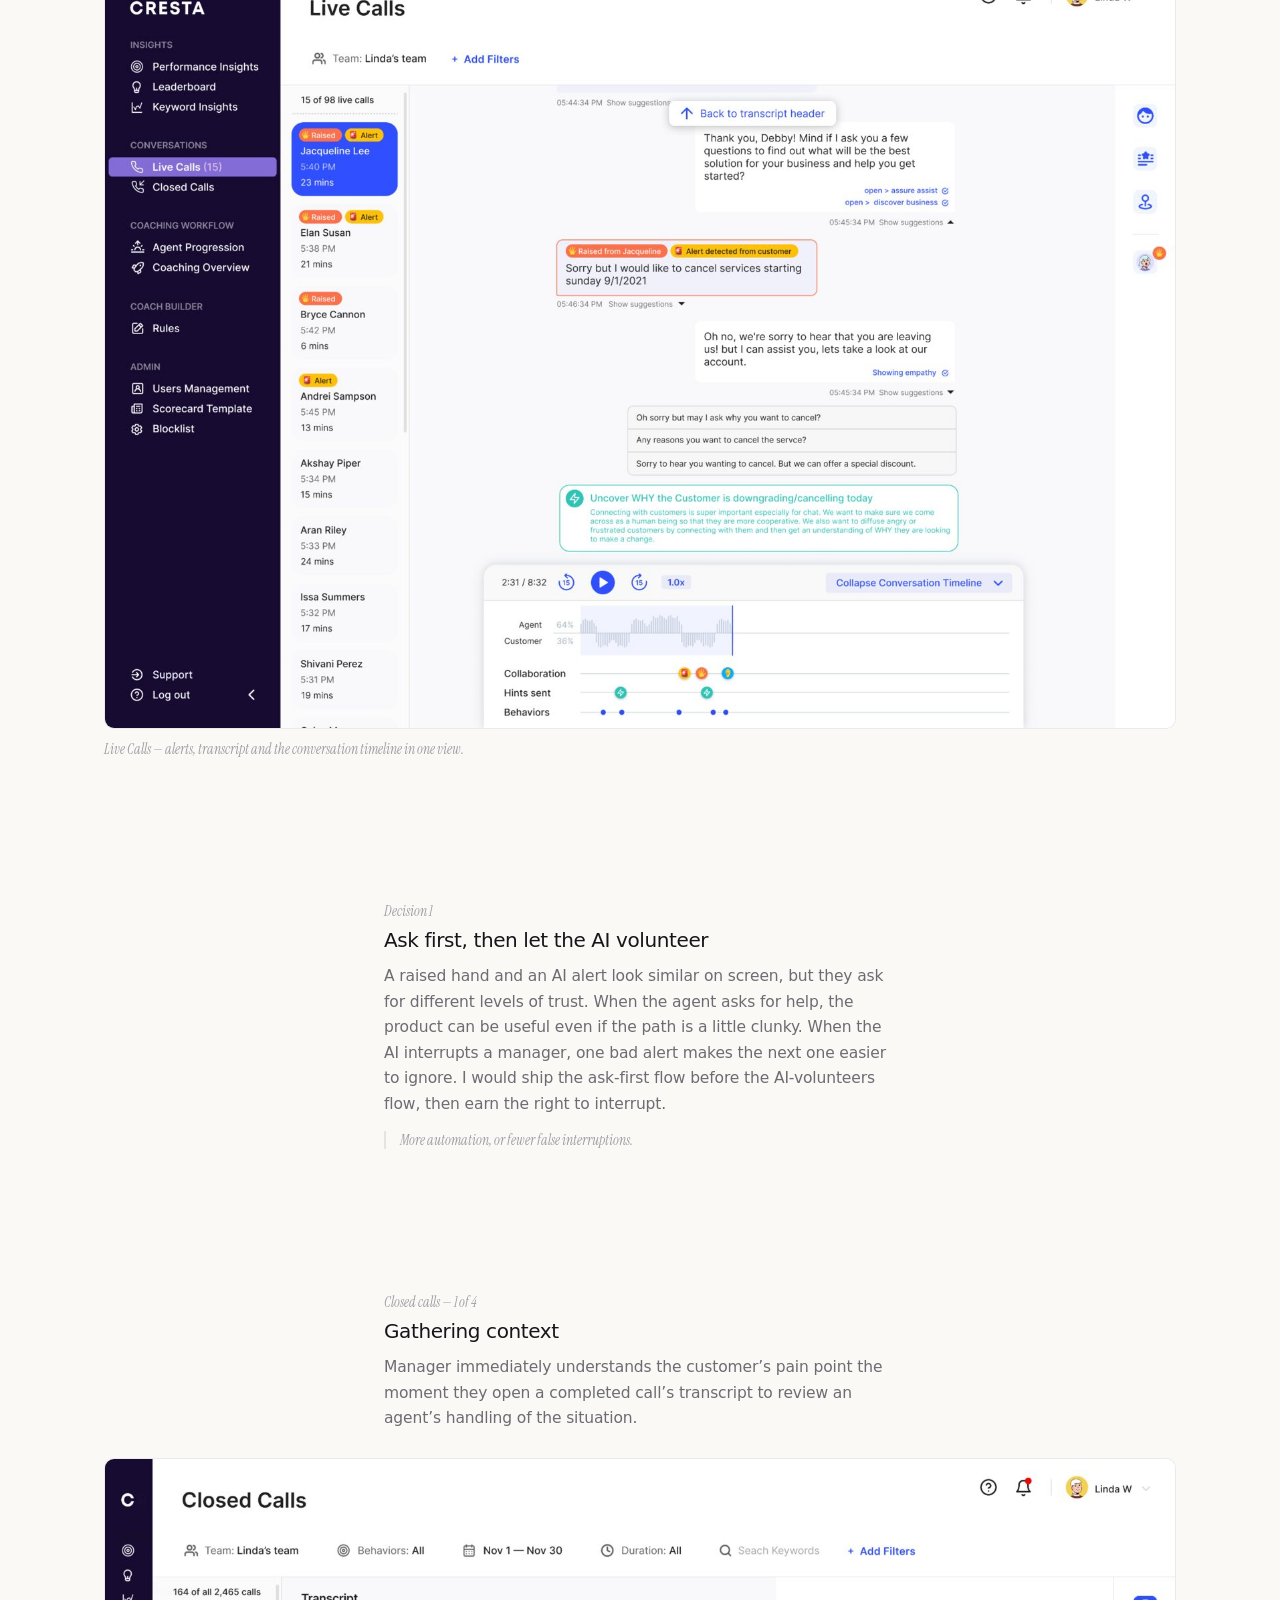
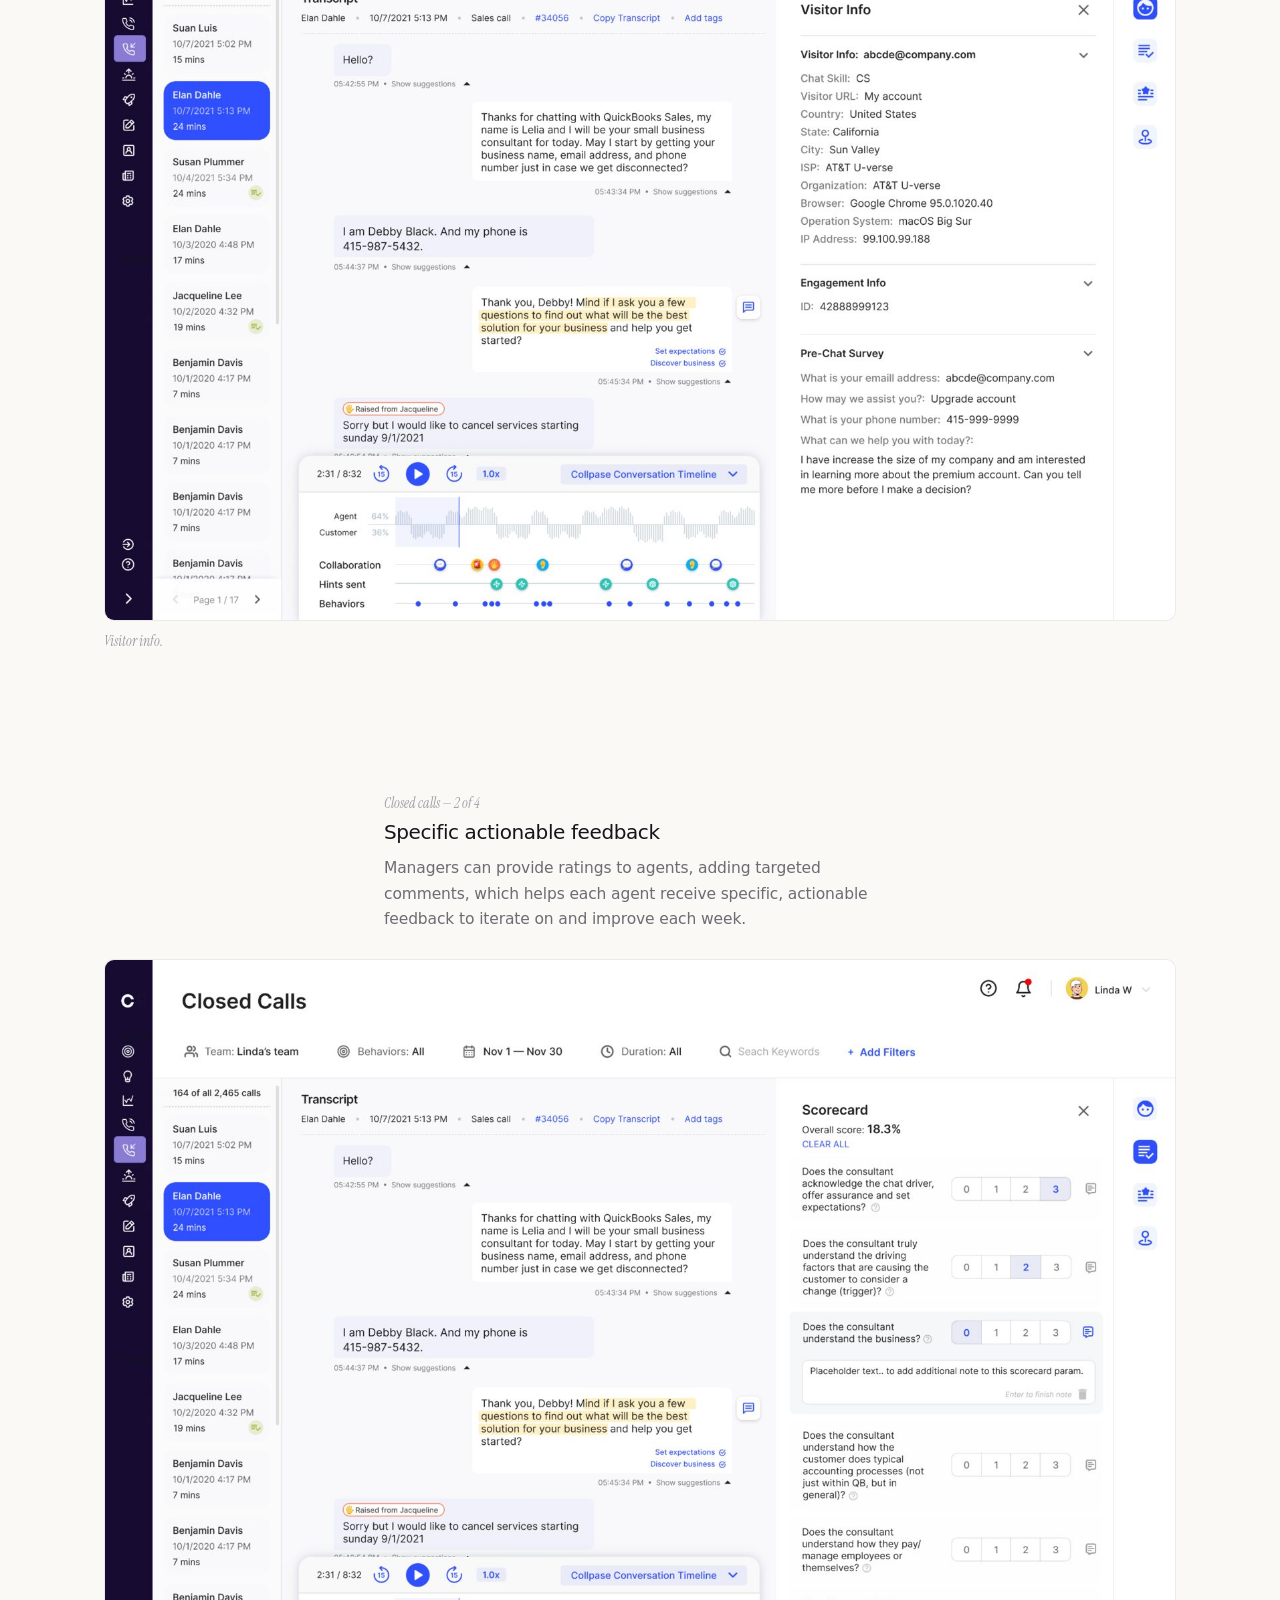
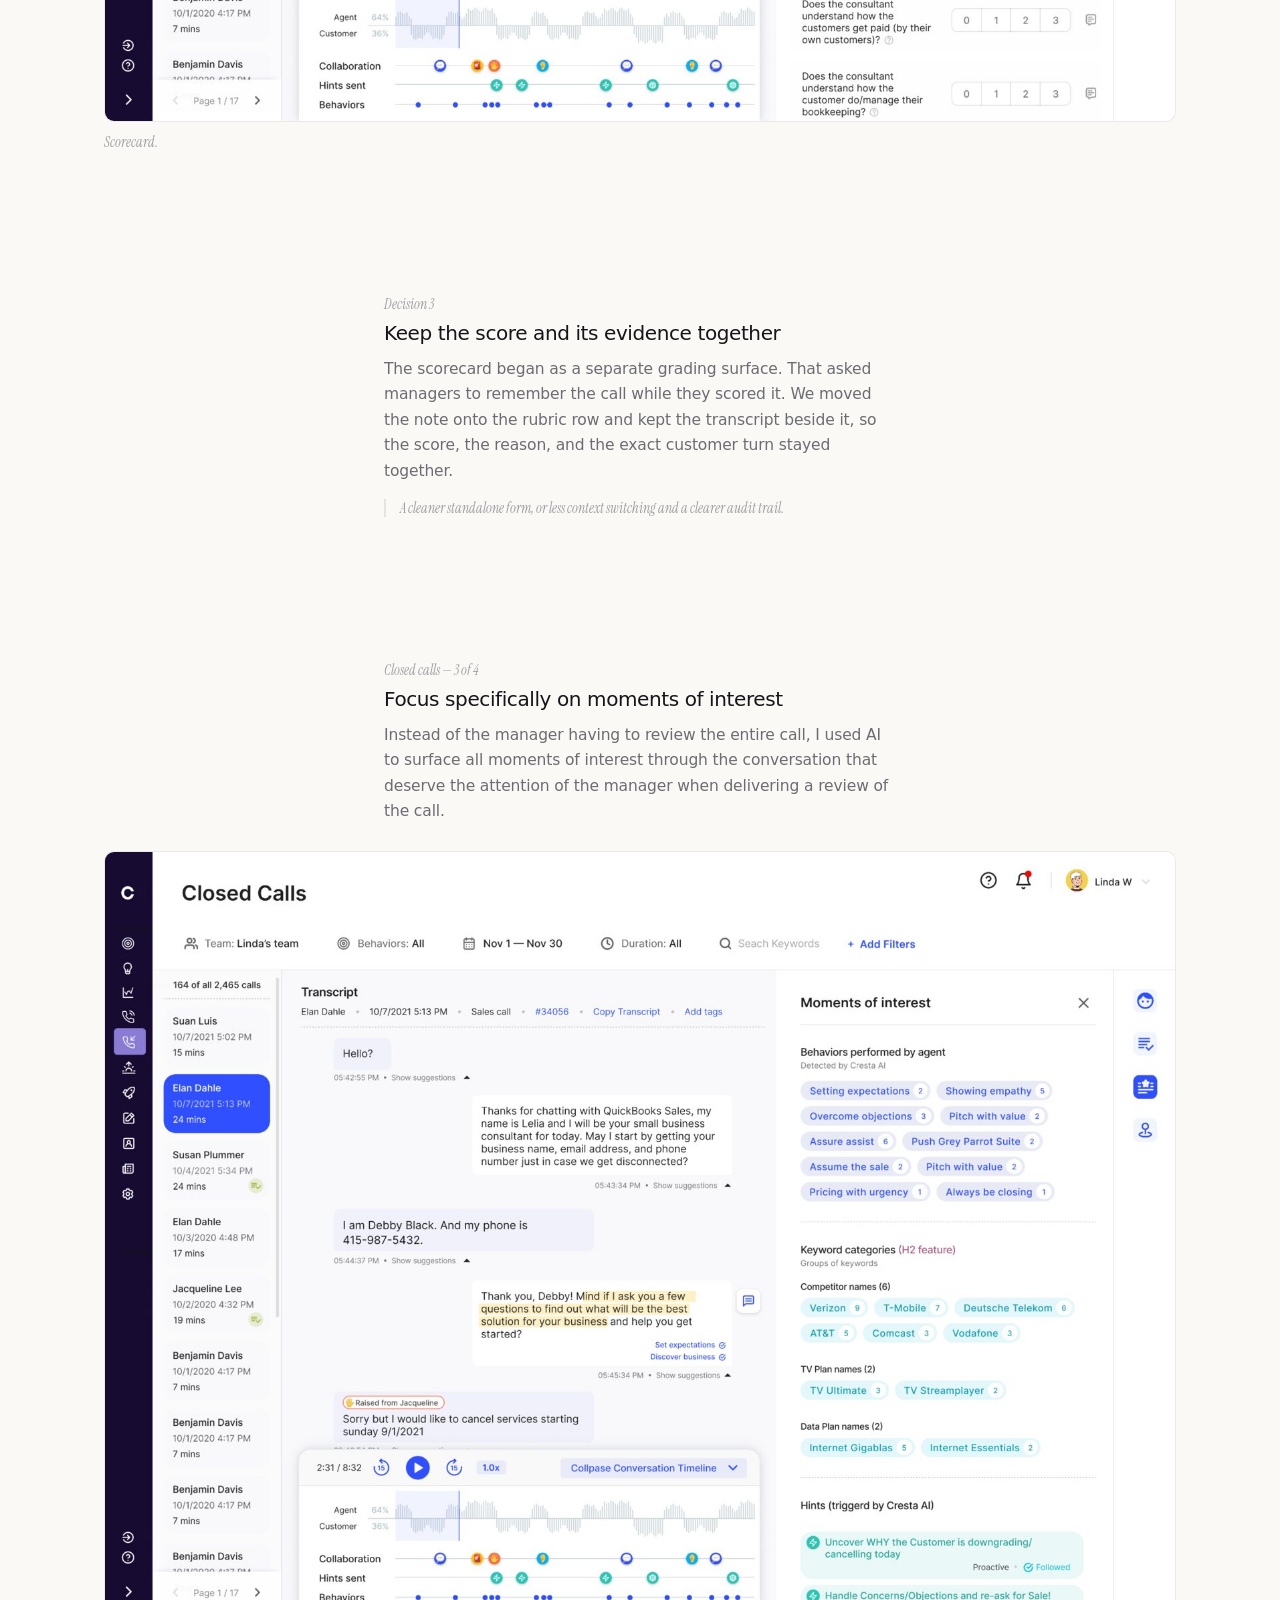
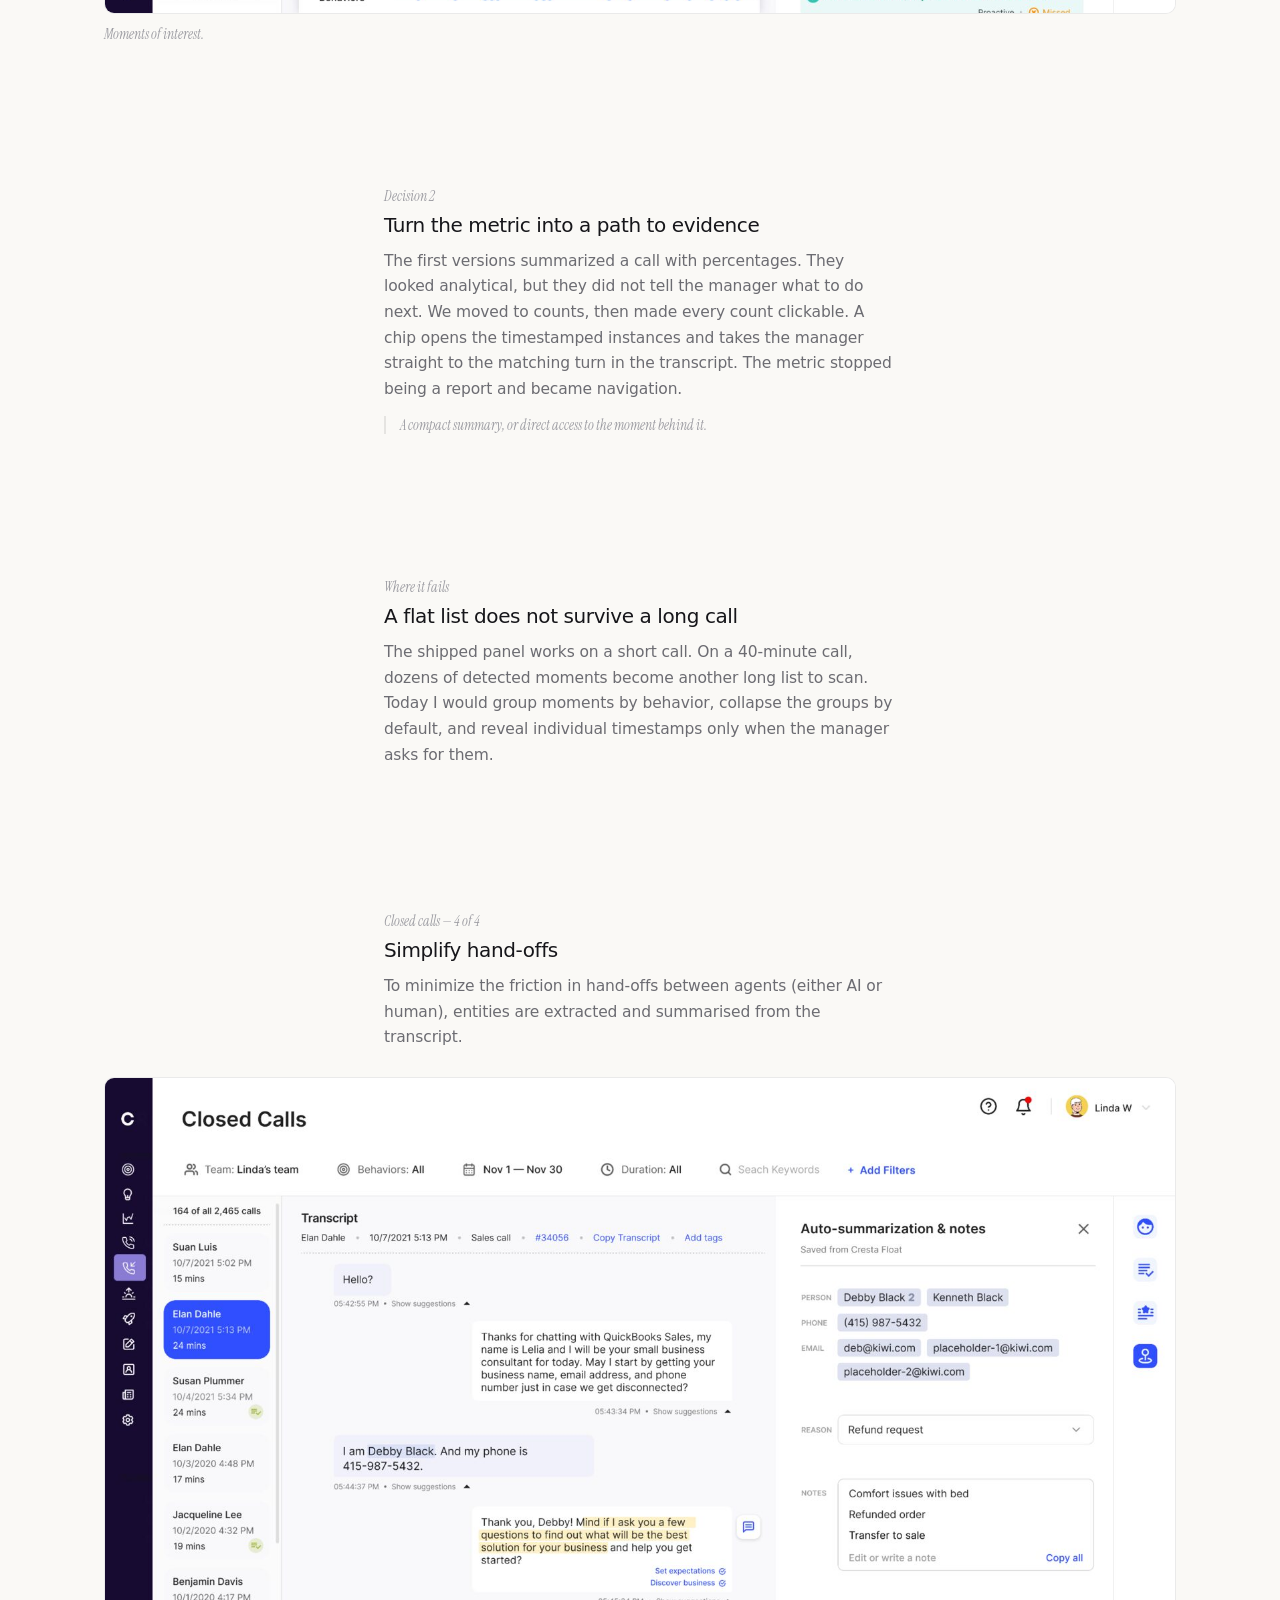
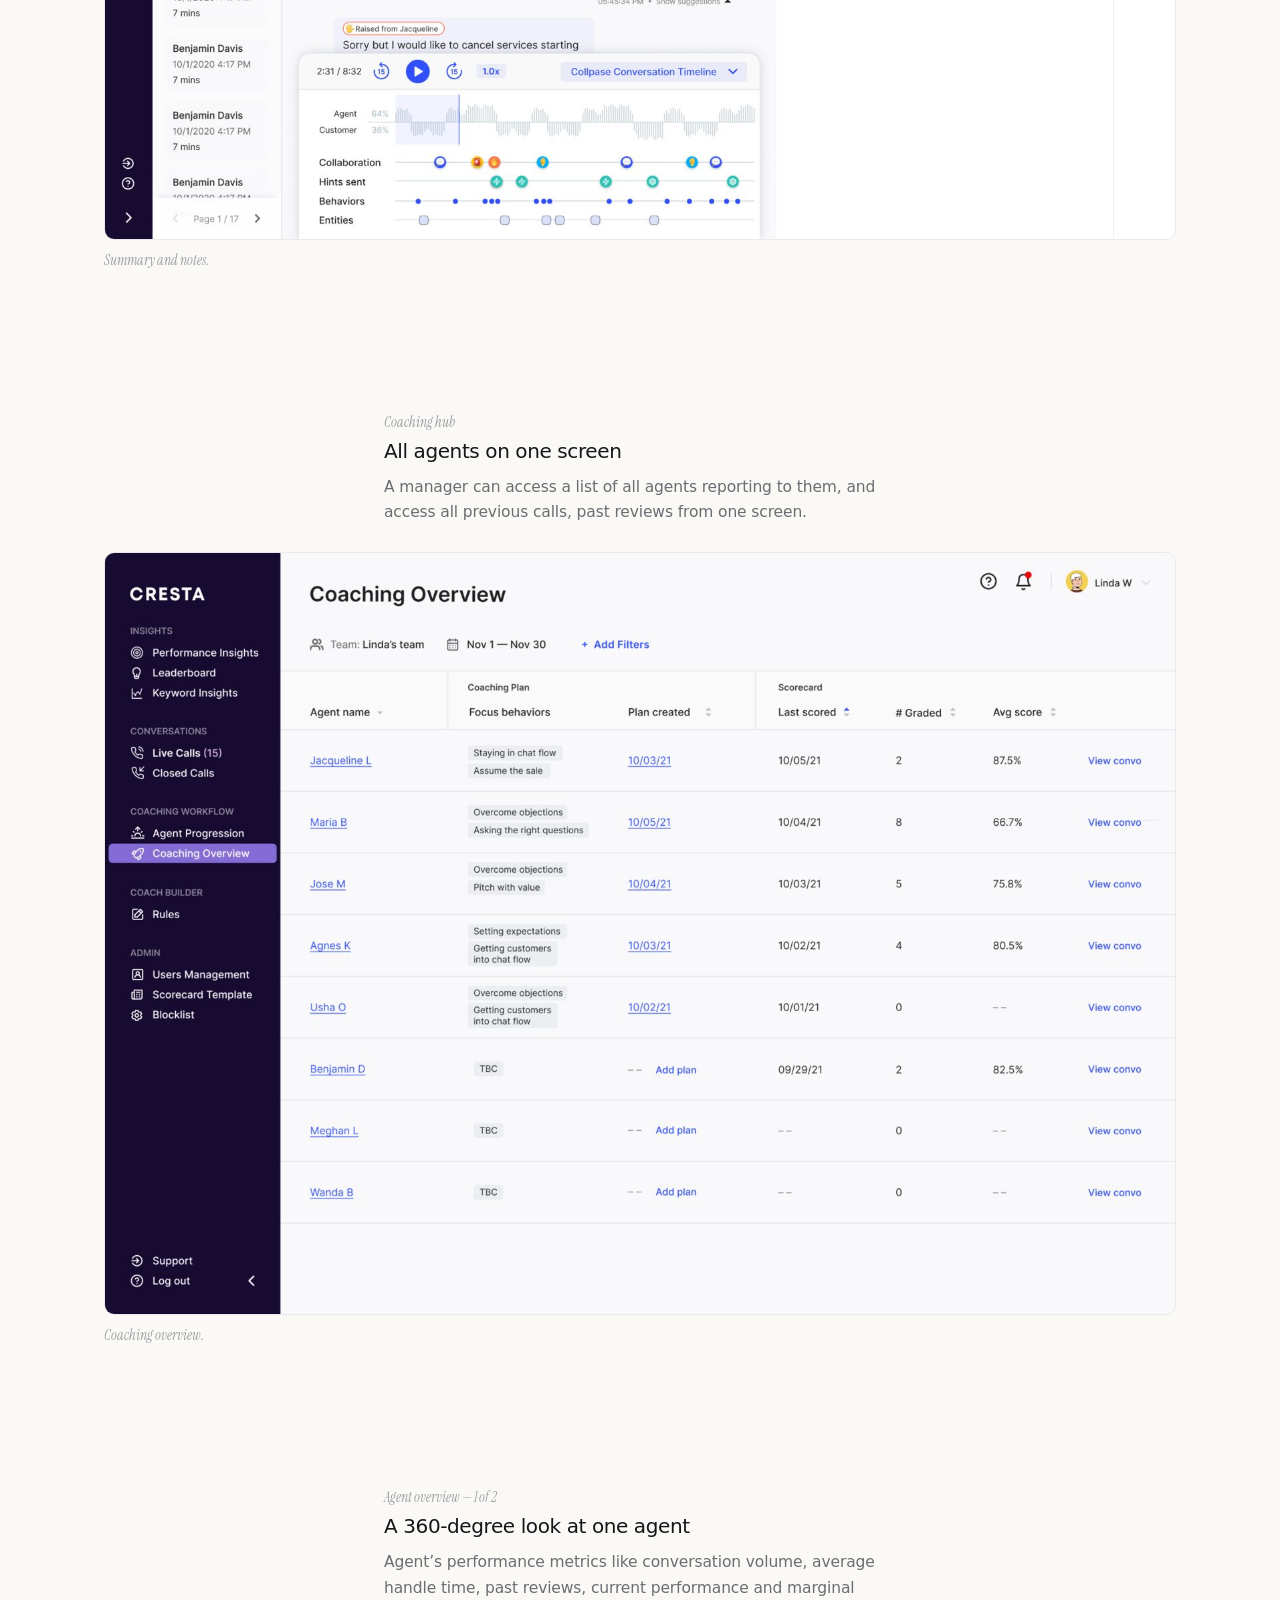
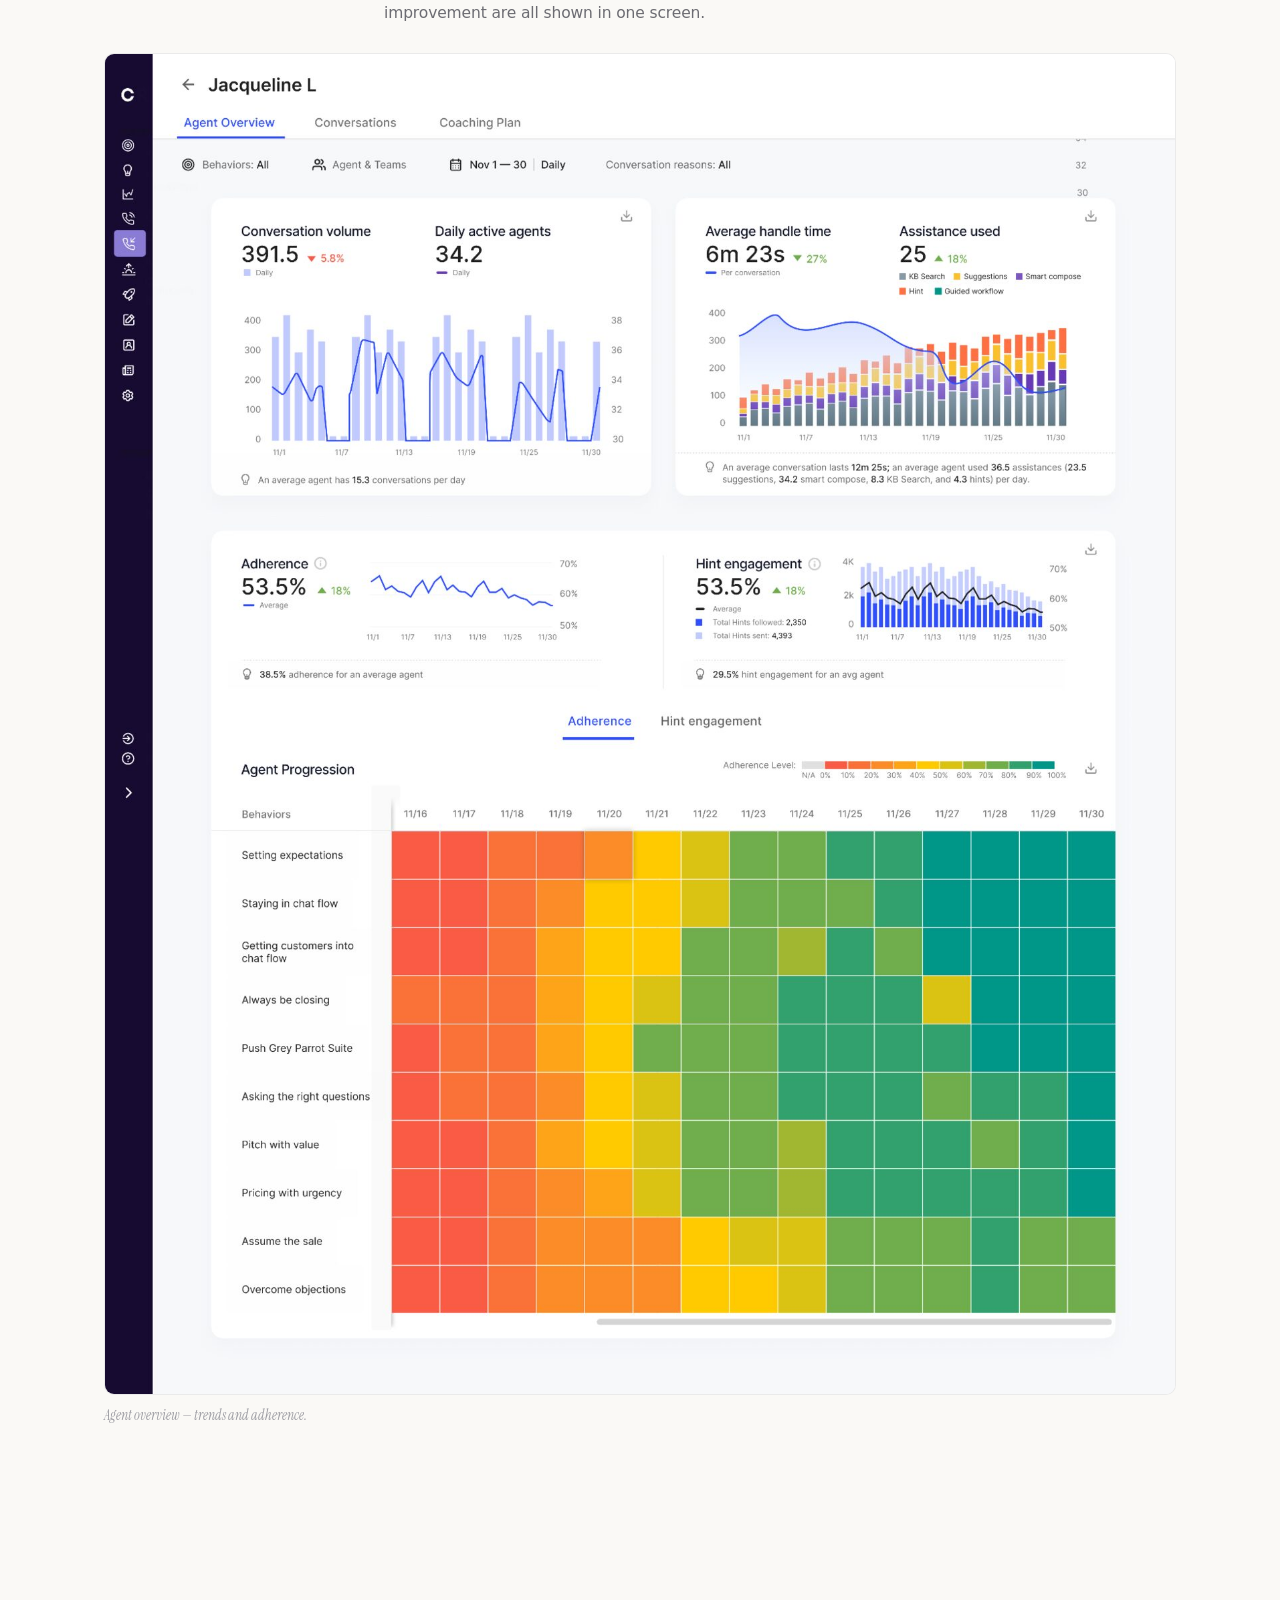
==== commit 94a3ba8e: "cresta: add decision and trade-off notes from the case audit" ====
--- a/cresta.html
+++ b/cresta.html
@@ -81,6 +81,16 @@
 
     <section class="step">
       <div class="step-head">
+        <p class="step-kicker rv">Decision 1</p>
+        <h2 class="step-title rv">Ask first, then let the AI volunteer</h2>
+        <p class="step-note rv">A raised hand and an AI alert look similar on screen, but they ask for different levels of trust. When the agent asks for help, the product can be useful even if the path is a little clunky. When the AI interrupts a manager, one bad alert makes the next one easier to ignore. I would ship the ask-first flow before the AI-volunteers flow, then earn the right to interrupt.</p>
+        <p class="step-trade rv">More automation, or fewer false interruptions.</p>
+      </div>
+    </section>
+
+
+    <section class="step">
+      <div class="step-head">
         <p class="step-kicker rv">Closed calls &mdash; 1 of 4</p>
         <h2 class="step-title rv">Gathering context</h2>
         <p class="step-note rv">Manager immediately understands the customer&rsquo;s pain point the moment they open a completed call&rsquo;s transcript to review an agent&rsquo;s handling of the situation.</p>
@@ -99,6 +109,16 @@
 
     <section class="step">
       <div class="step-head">
+        <p class="step-kicker rv">Decision 3</p>
+        <h2 class="step-title rv">Keep the score and its evidence together</h2>
+        <p class="step-note rv">The scorecard began as a separate grading surface. That asked managers to remember the call while they scored it. We moved the note onto the rubric row and kept the transcript beside it, so the score, the reason, and the exact customer turn stayed together.</p>
+        <p class="step-trade rv">A cleaner standalone form, or less context switching and a clearer audit trail.</p>
+      </div>
+    </section>
+
+
+    <section class="step">
+      <div class="step-head">
         <p class="step-kicker rv">Closed calls &mdash; 3 of 4</p>
         <h2 class="step-title rv">Focus specifically on moments of interest</h2>
         <p class="step-note rv">Instead of the manager having to review the entire call, I used AI to surface all moments of interest through the conversation that deserve the attention of the manager when delivering a review of the call.</p>
@@ -108,6 +128,24 @@
 
     <section class="step">
       <div class="step-head">
+        <p class="step-kicker rv">Decision 2</p>
+        <h2 class="step-title rv">Turn the metric into a path to evidence</h2>
+        <p class="step-note rv">The first versions summarized a call with percentages. They looked analytical, but they did not tell the manager what to do next. We moved to counts, then made every count clickable. A chip opens the timestamped instances and takes the manager straight to the matching turn in the transcript. The metric stopped being a report and became navigation.</p>
+        <p class="step-trade rv">A compact summary, or direct access to the moment behind it.</p>
+      </div>
+    </section>
+
+    <section class="step">
+      <div class="step-head">
+        <p class="step-kicker rv">Where it fails</p>
+        <h2 class="step-title rv">A flat list does not survive a long call</h2>
+        <p class="step-note rv">The shipped panel works on a short call. On a 40-minute call, dozens of detected moments become another long list to scan. Today I would group moments by behavior, collapse the groups by default, and reveal individual timestamps only when the manager asks for them.</p>
+      </div>
+    </section>
+
+
+    <section class="step">
+      <div class="step-head">
         <p class="step-kicker rv">Closed calls &mdash; 4 of 4</p>
         <h2 class="step-title rv">Simplify hand-offs</h2>
         <p class="step-note rv">To minimize the friction in hand-offs between agents (either AI or human), entities are extracted and summarised from the transcript.</p>
@@ -144,12 +182,39 @@
 
     <section class="step">
       <div class="step-head">
+        <p class="step-kicker rv">Decision 4</p>
+        <h2 class="step-title rv">Keep behavior progress tied to evidence</h2>
+        <p class="step-note rv">The hard part was not drawing the dashboard. It was deciding which metrics deserved to exist. If a number did not change the coaching conversation, it did not make the cut. Progress had to point back to the calls and moments behind it, so a manager could coach from evidence instead of an impression.</p>
+        <p class="step-trade rv">More measurements, or fewer numbers a manager can act on.</p>
+      </div>
+    </section>
+
+
+    <section class="step">
+      <div class="step-head">
         <p class="step-kicker rv">Coaching plan</p>
         <h2 class="step-title rv">Personalised coaching plan</h2>
         <p class="step-note rv">Manager can keep a record and track progress over time across all personalised reviews (score-cards) given to each agent.</p>
       </div>
       <div class="cs-wide"><figure class="shot rv"><img src="img/coaching-plan.jpg" alt="Coaching plan: focus behaviors with targets and a trends chart since the last session." loading="lazy"><figcaption>Coaching plan.</figcaption></figure></div>
     </section>
+
+    <section class="step">
+      <div class="step-head">
+        <p class="step-kicker rv">V0 tradeoff</p>
+        <h2 class="step-title rv">Link to scoring instead of rebuilding it here</h2>
+        <p class="step-note rv">For V0, the coaching plan showed the scorecards and linked back to the scoring tab. We did not rebuild scorecard editing inside the plan. That kept grading in one place and protected the full loop: find the moment, score it, choose the behavior, and record the 1:1.</p>
+      </div>
+    </section>
+
+    <section class="step">
+      <div class="step-head">
+        <p class="step-kicker rv">What I would change</p>
+        <h2 class="step-title rv">Measure behavior change, not only coaching activity</h2>
+        <p class="step-note rv">Four times more coaching sessions showed that managers adopted the workflow. It did not prove that coaching worked. The stronger measure is whether the behavior named in a plan changes across later calls. I would instrument that from the start, alongside time to find a coachable moment and time to complete a review.</p>
+      </div>
+    </section>
+
 
     <section class="sec col">
       <p class="label rv">Results</p>
--- a/style.css
+++ b/style.css
@@ -308,3 +308,5 @@
 .video-wrap iframe { position: absolute; inset: 0; width: 100%; height: 100%; border: 0; display: block; }
 .shot video { display: block; width: 100%; height: auto; border: 1px solid var(--rule); border-radius: 10px; background: #fff; }
 .cs-hero video { border-radius: 12px; }
+
+.step-trade { font-family: var(--serif); font-style: italic; font-size: 14px; color: var(--ink-3); margin: 14px 0 0; padding-left: 14px; border-left: 2px solid var(--rule); }
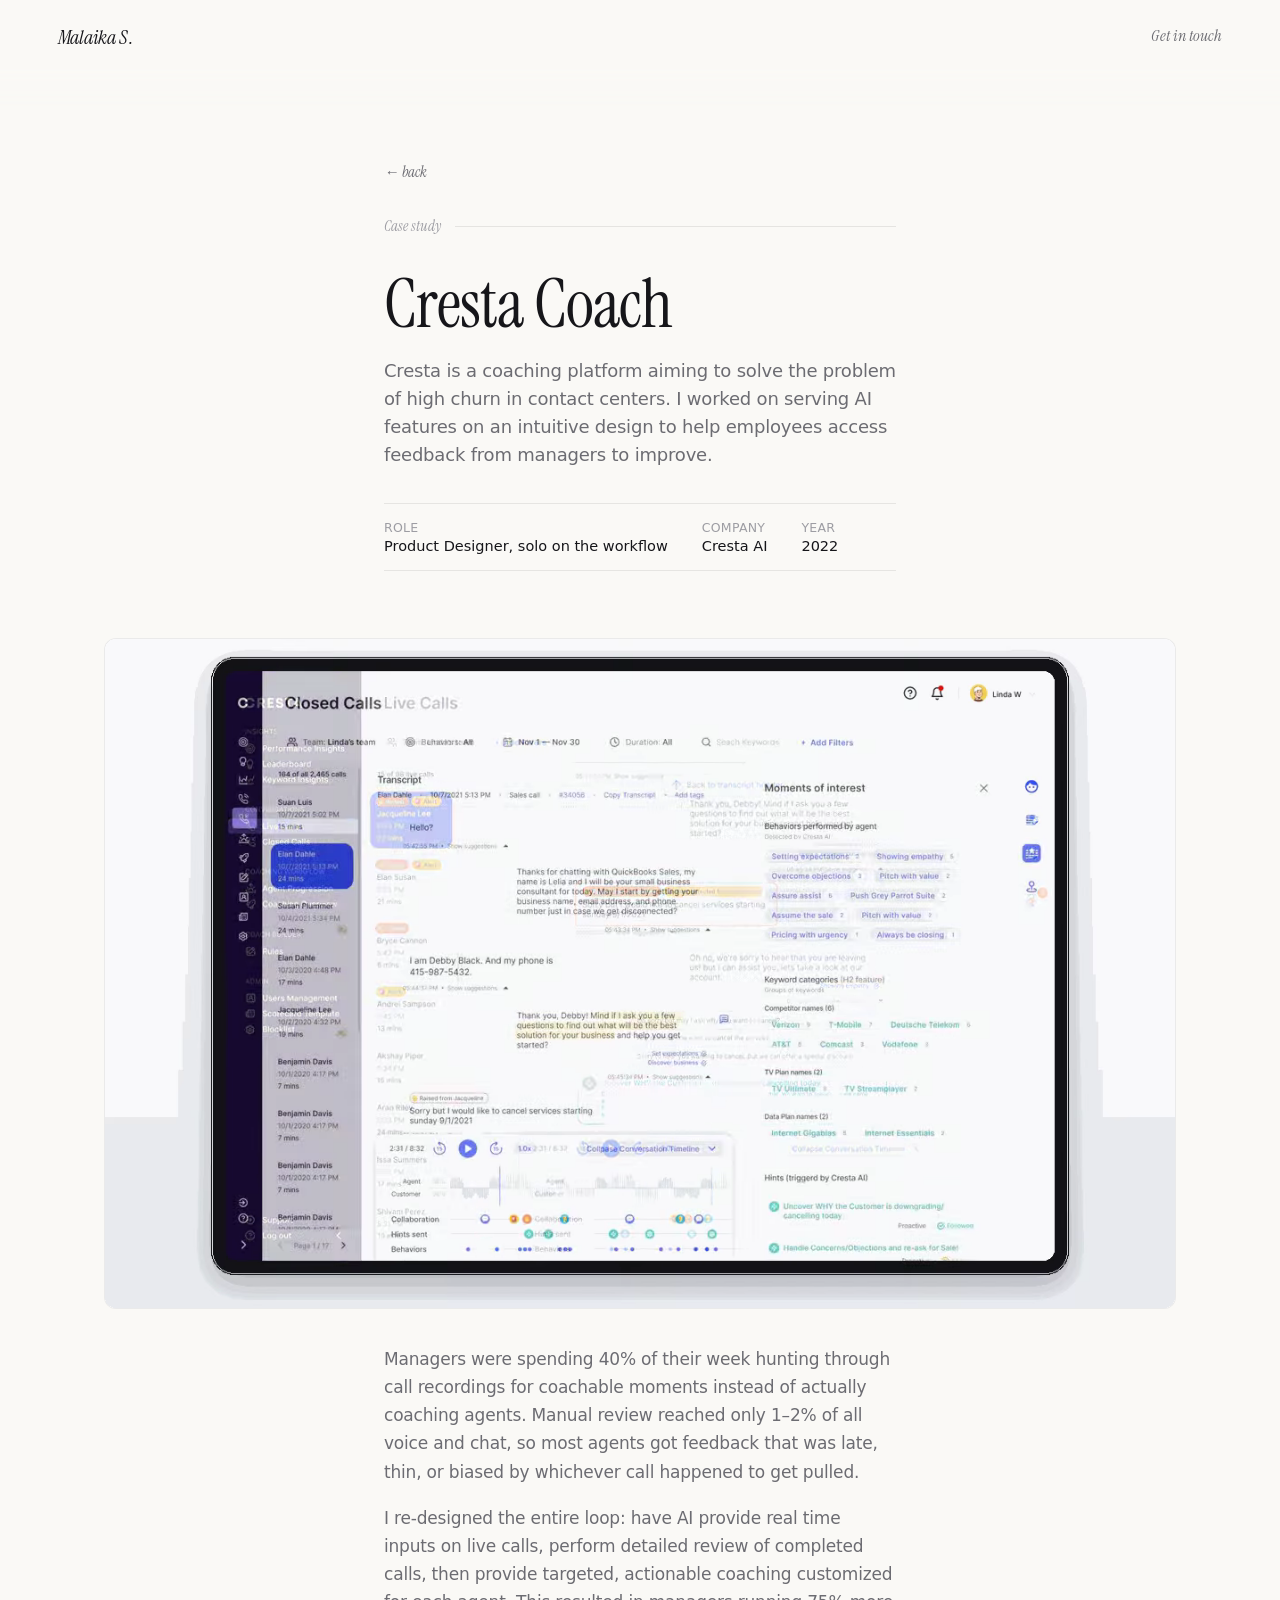
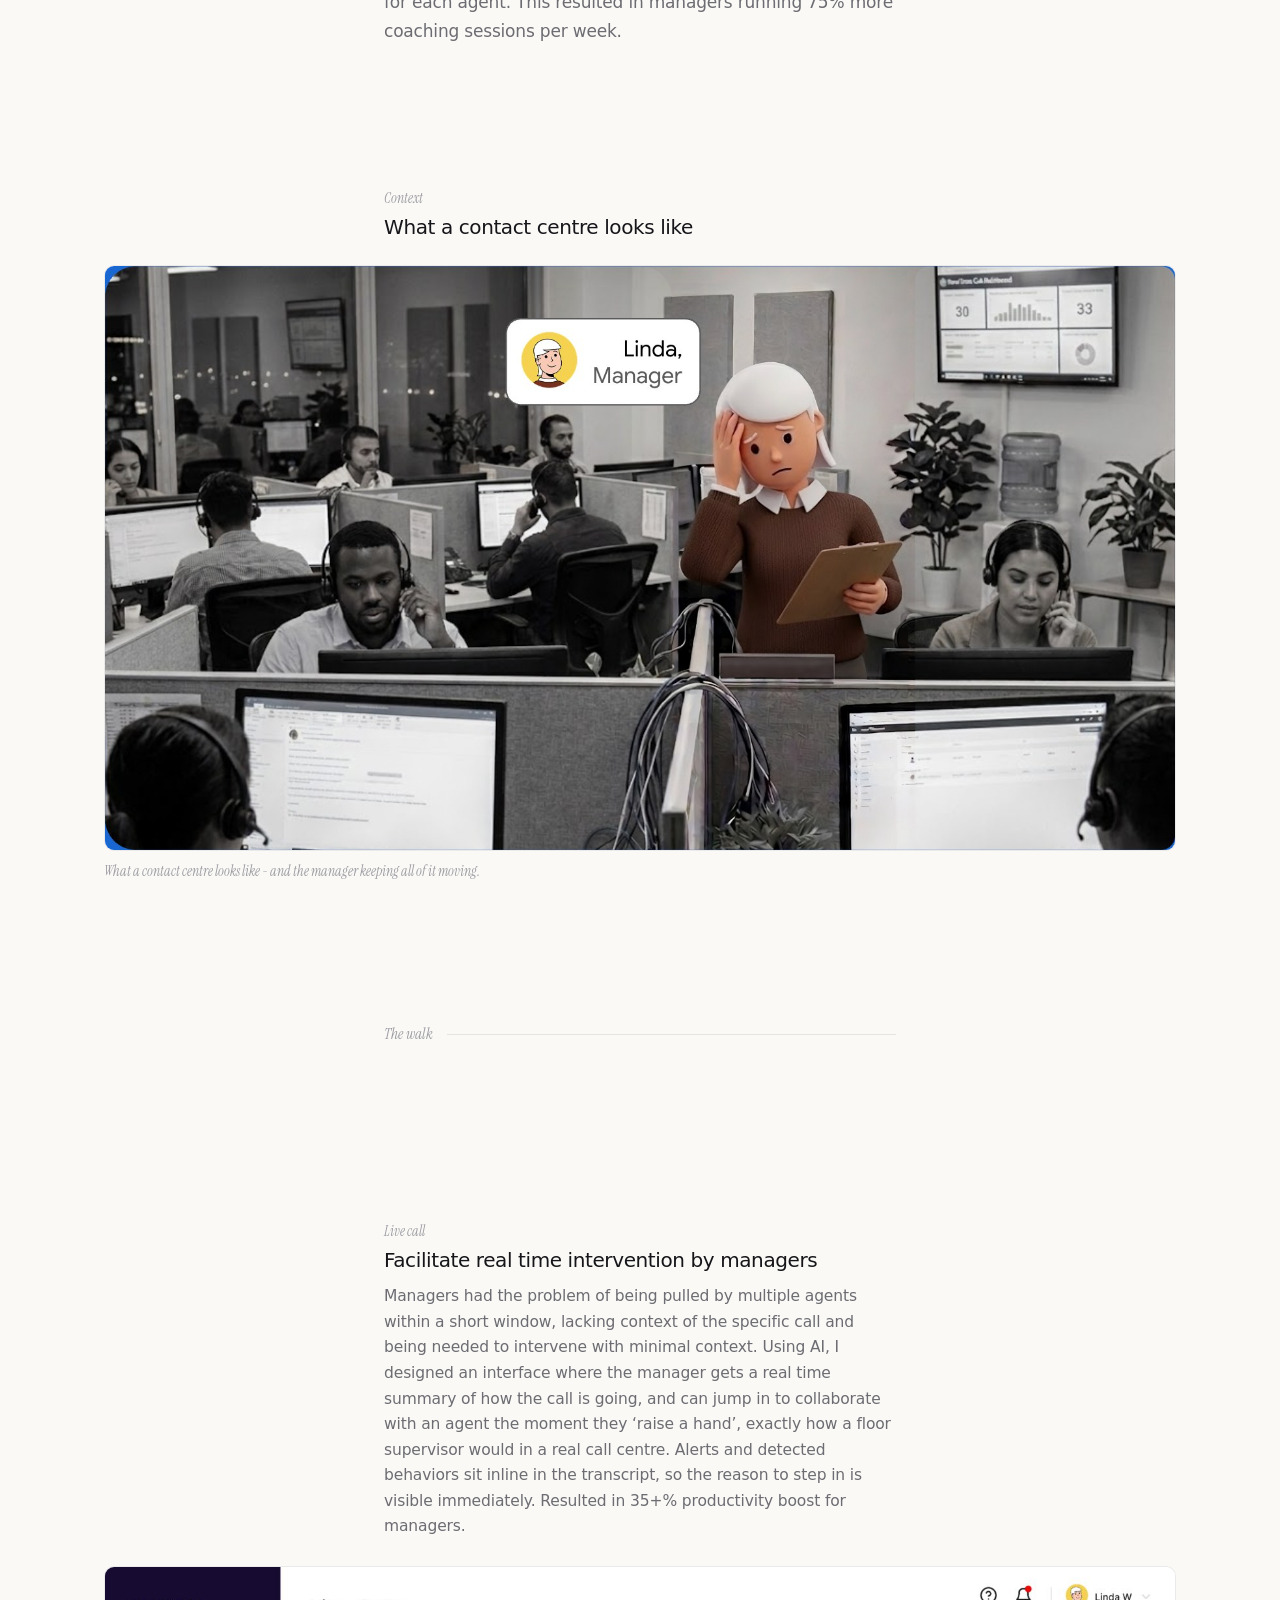
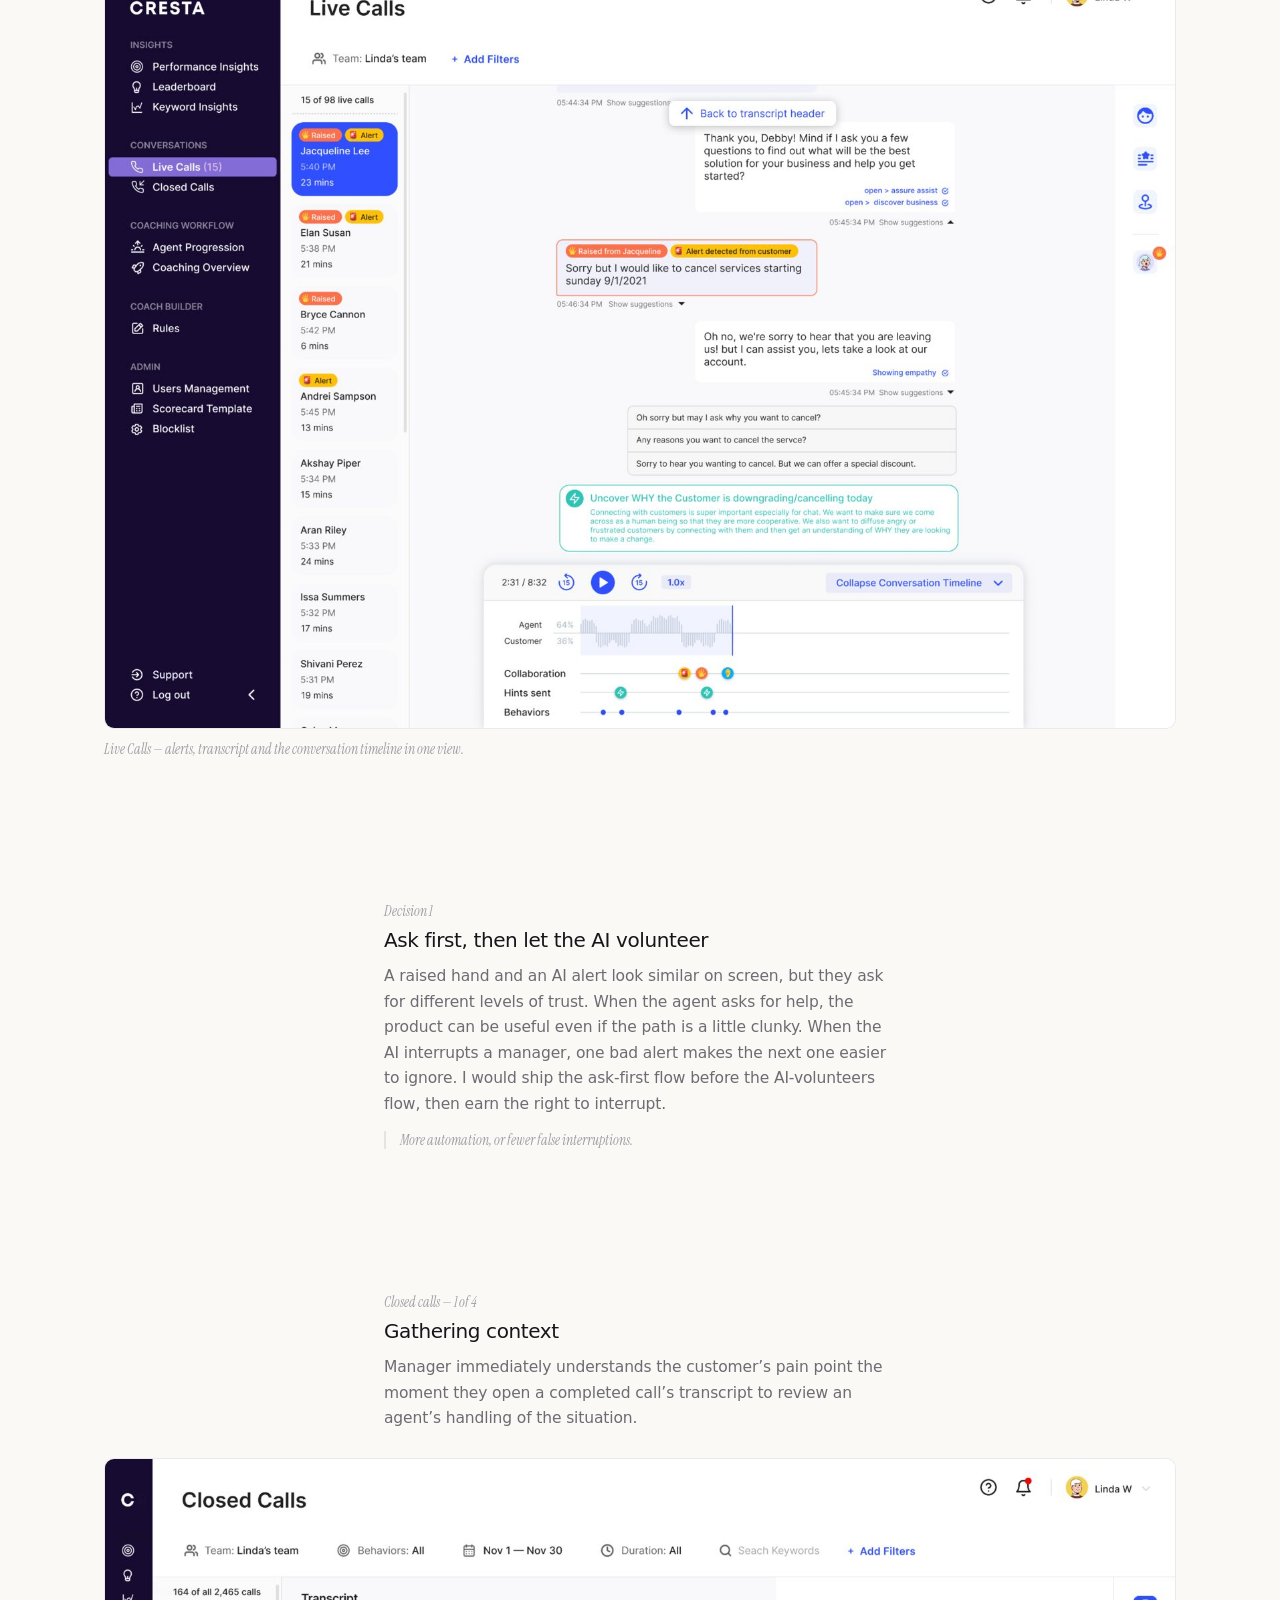
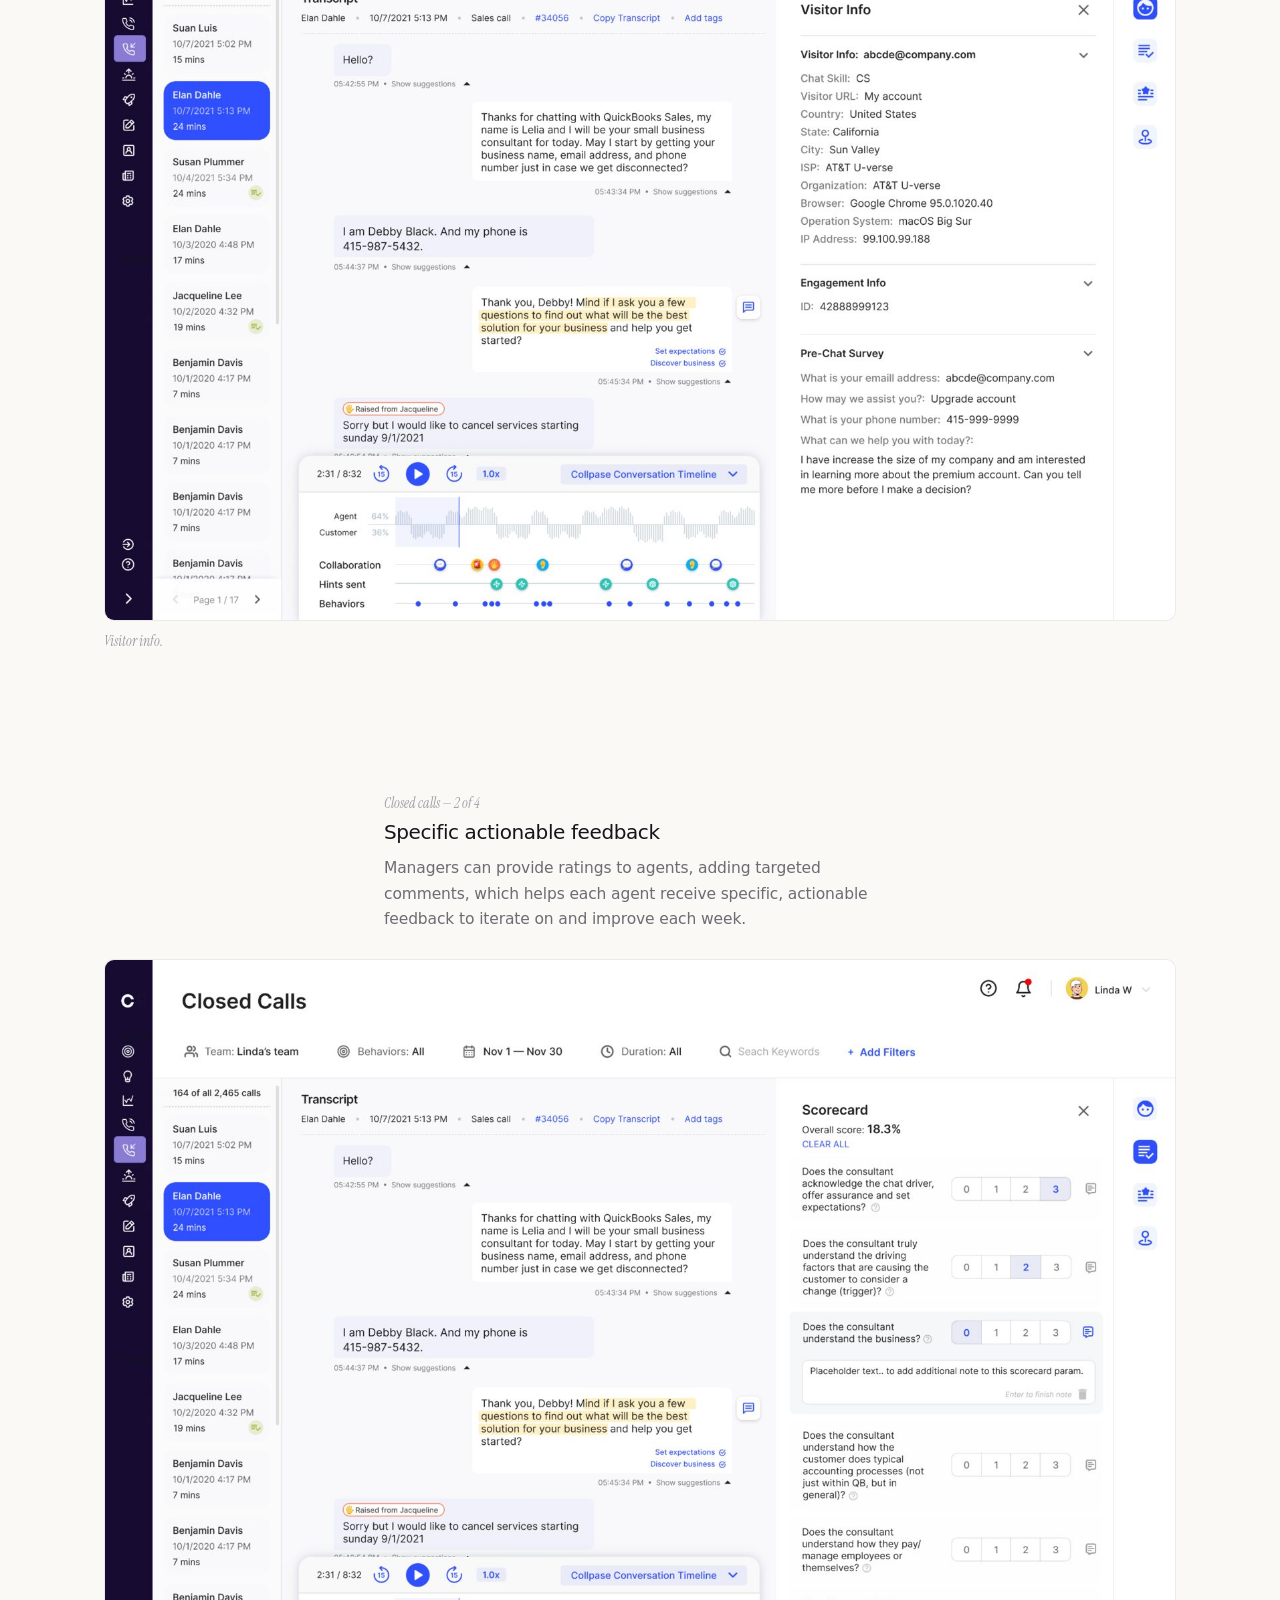
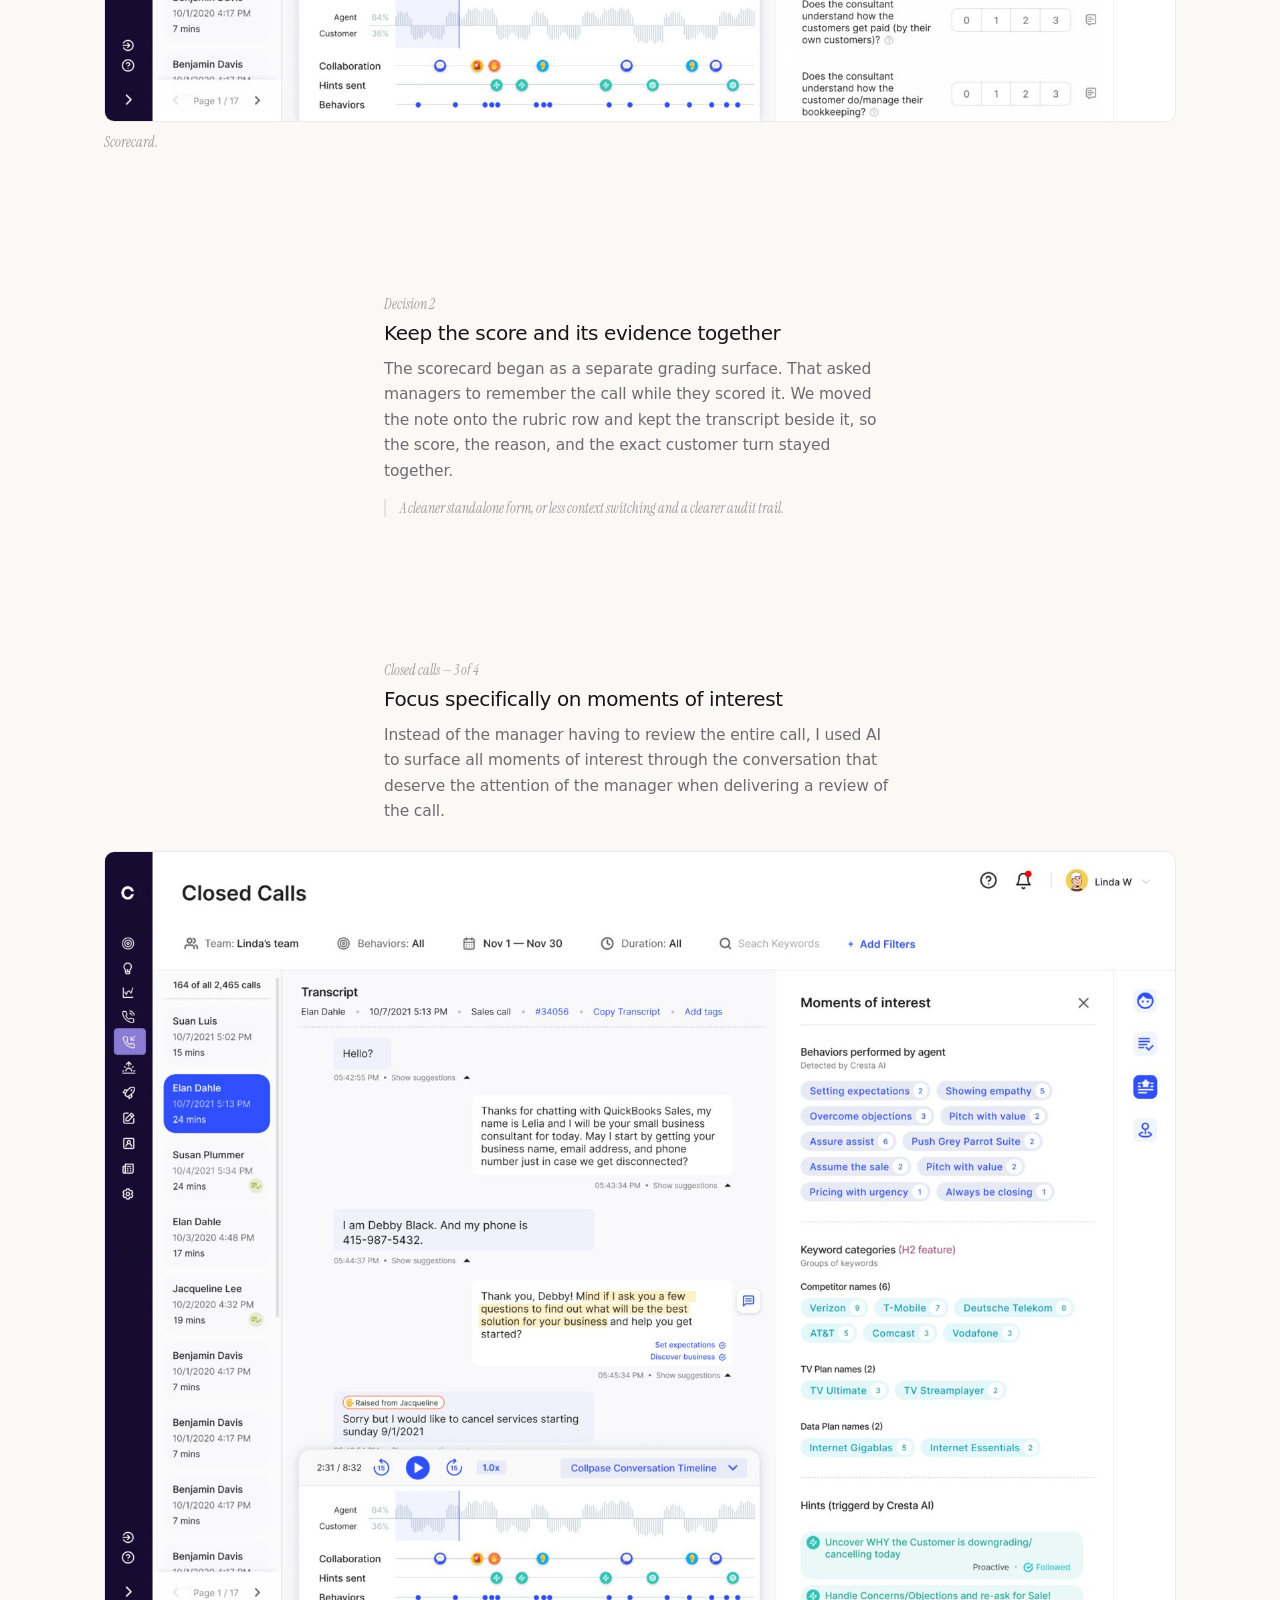
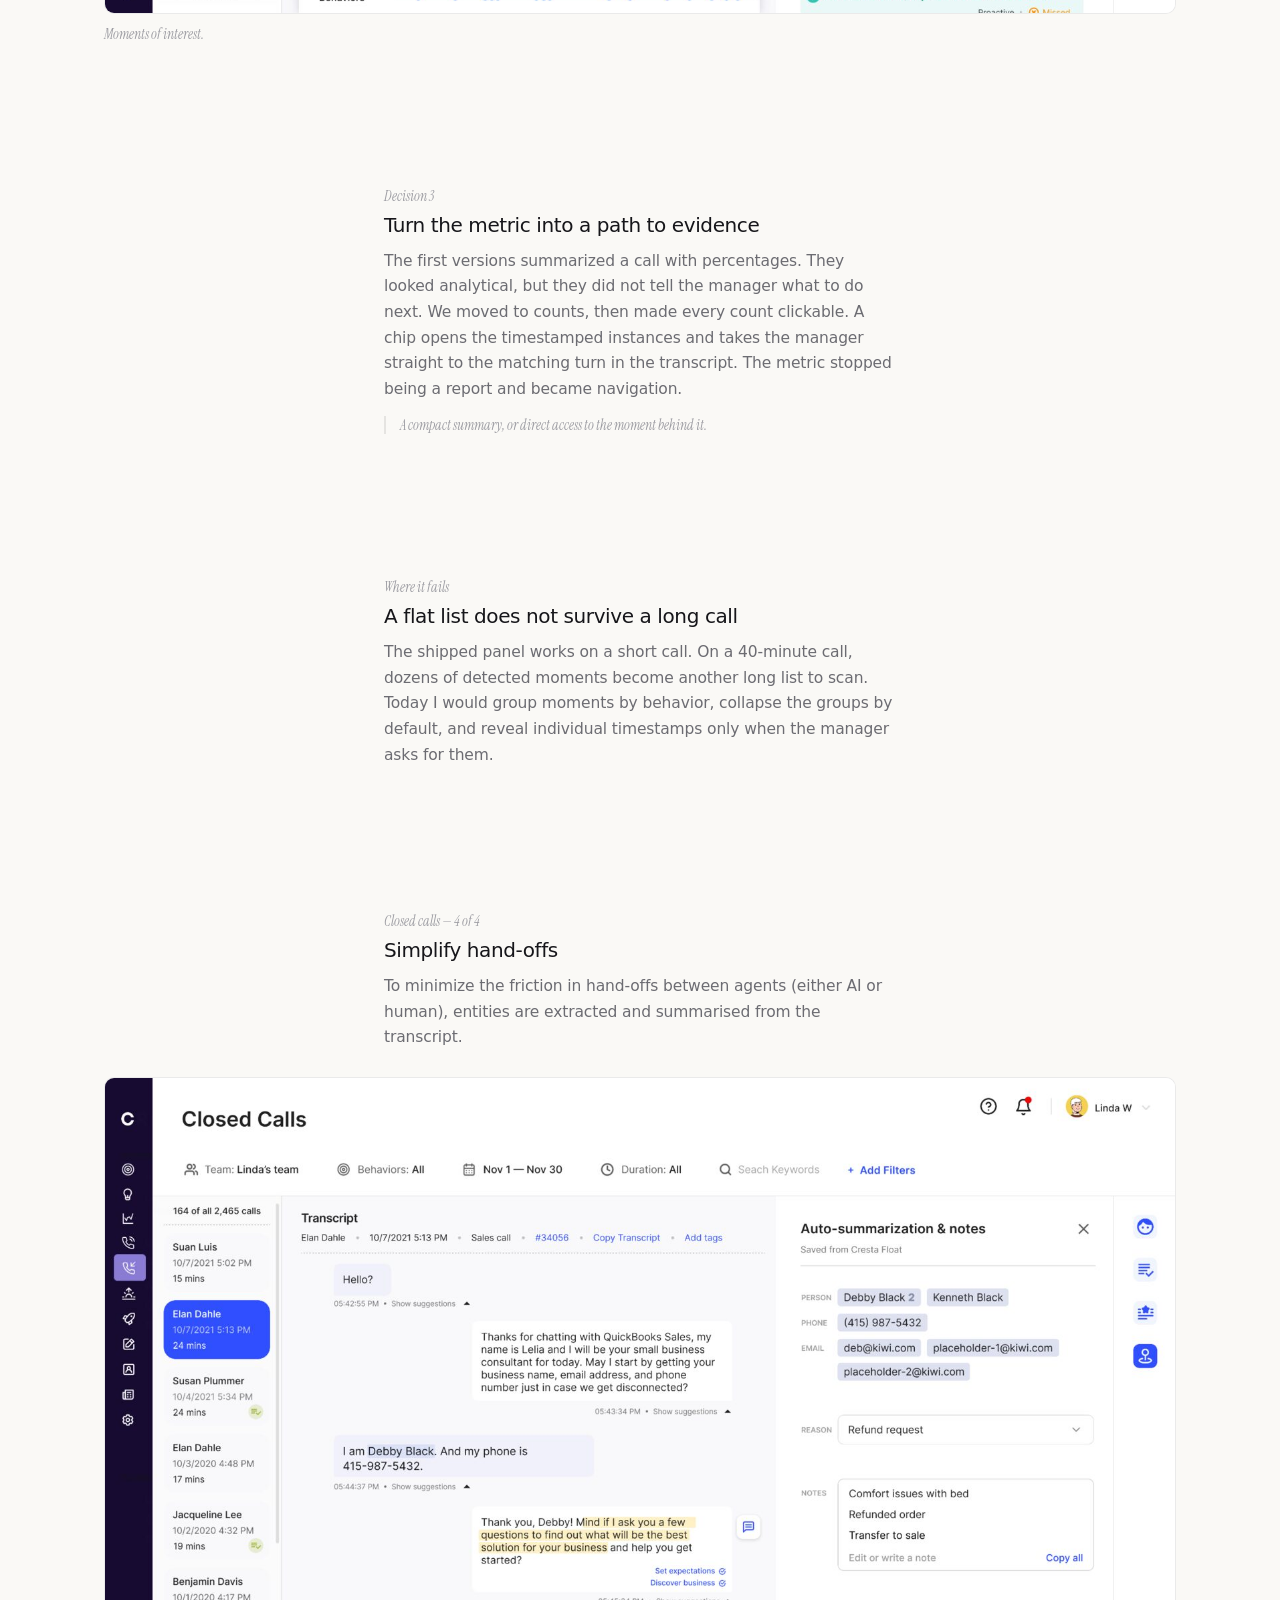
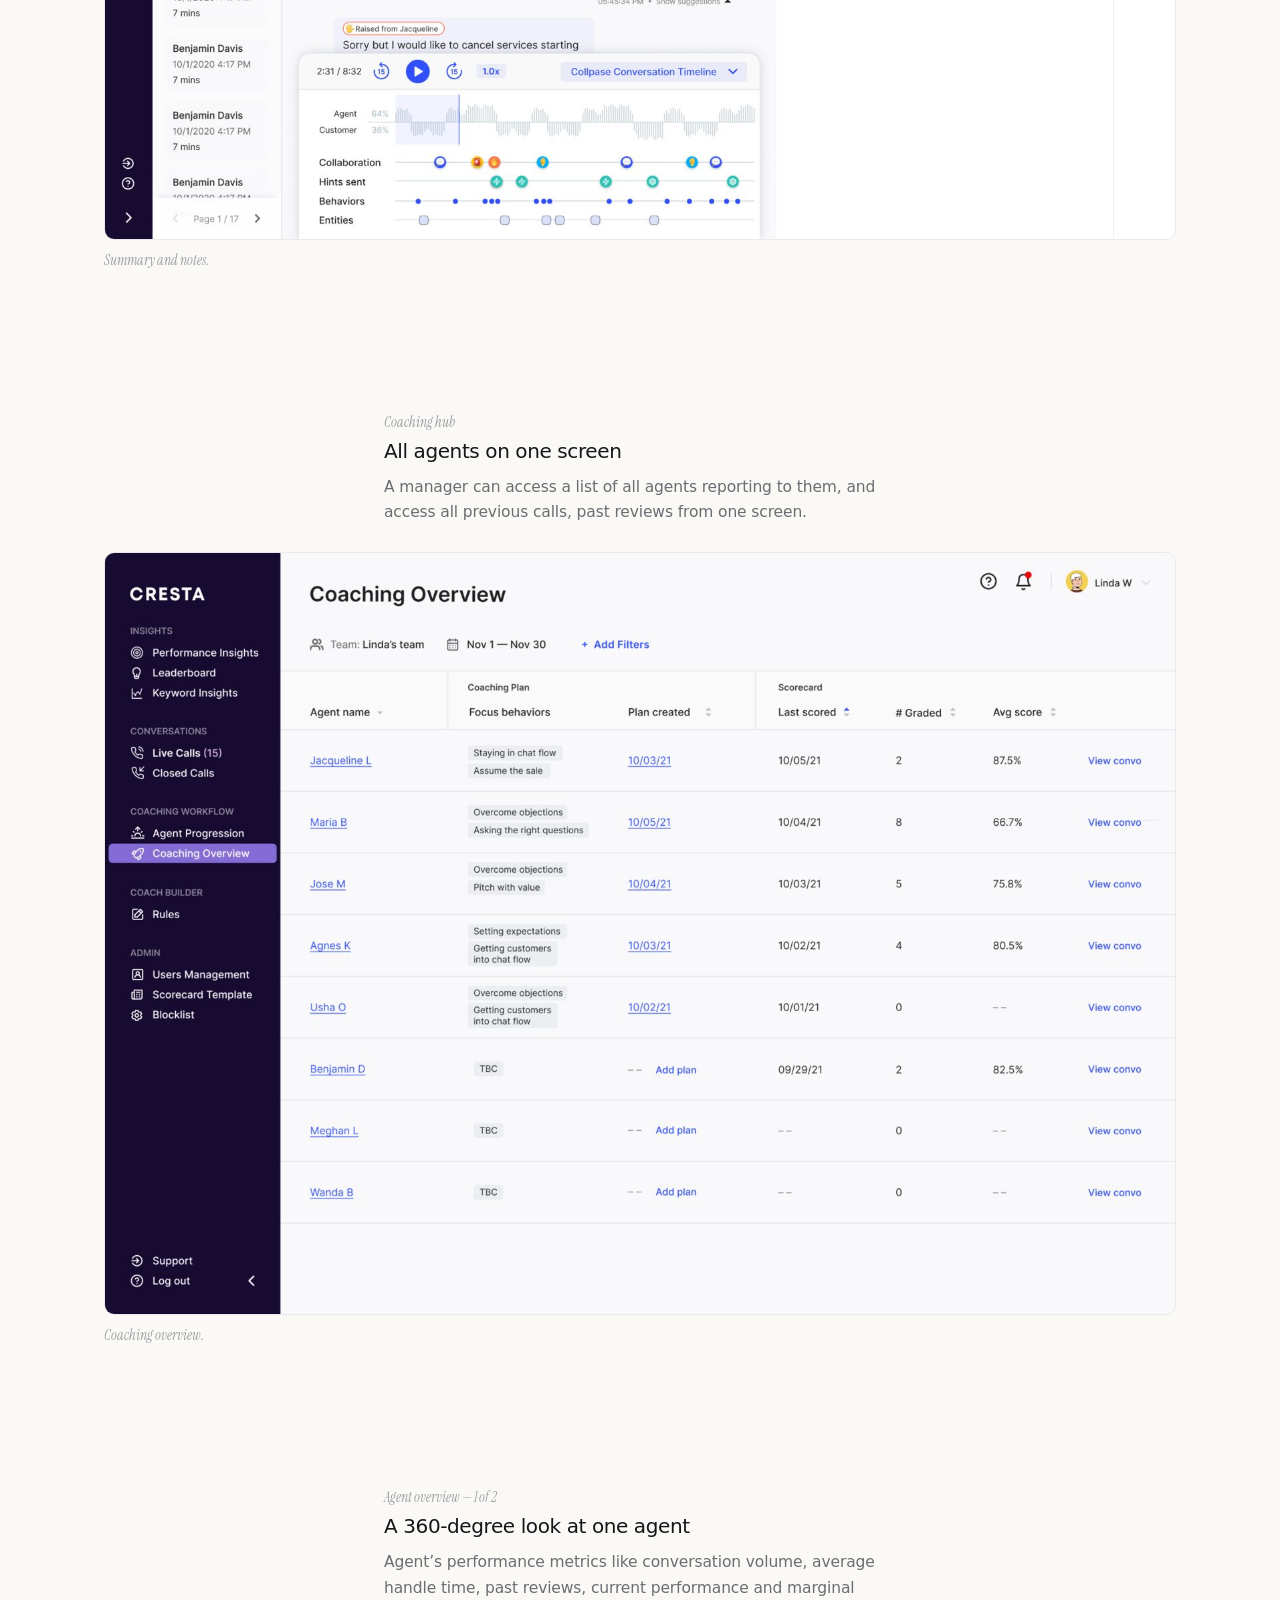
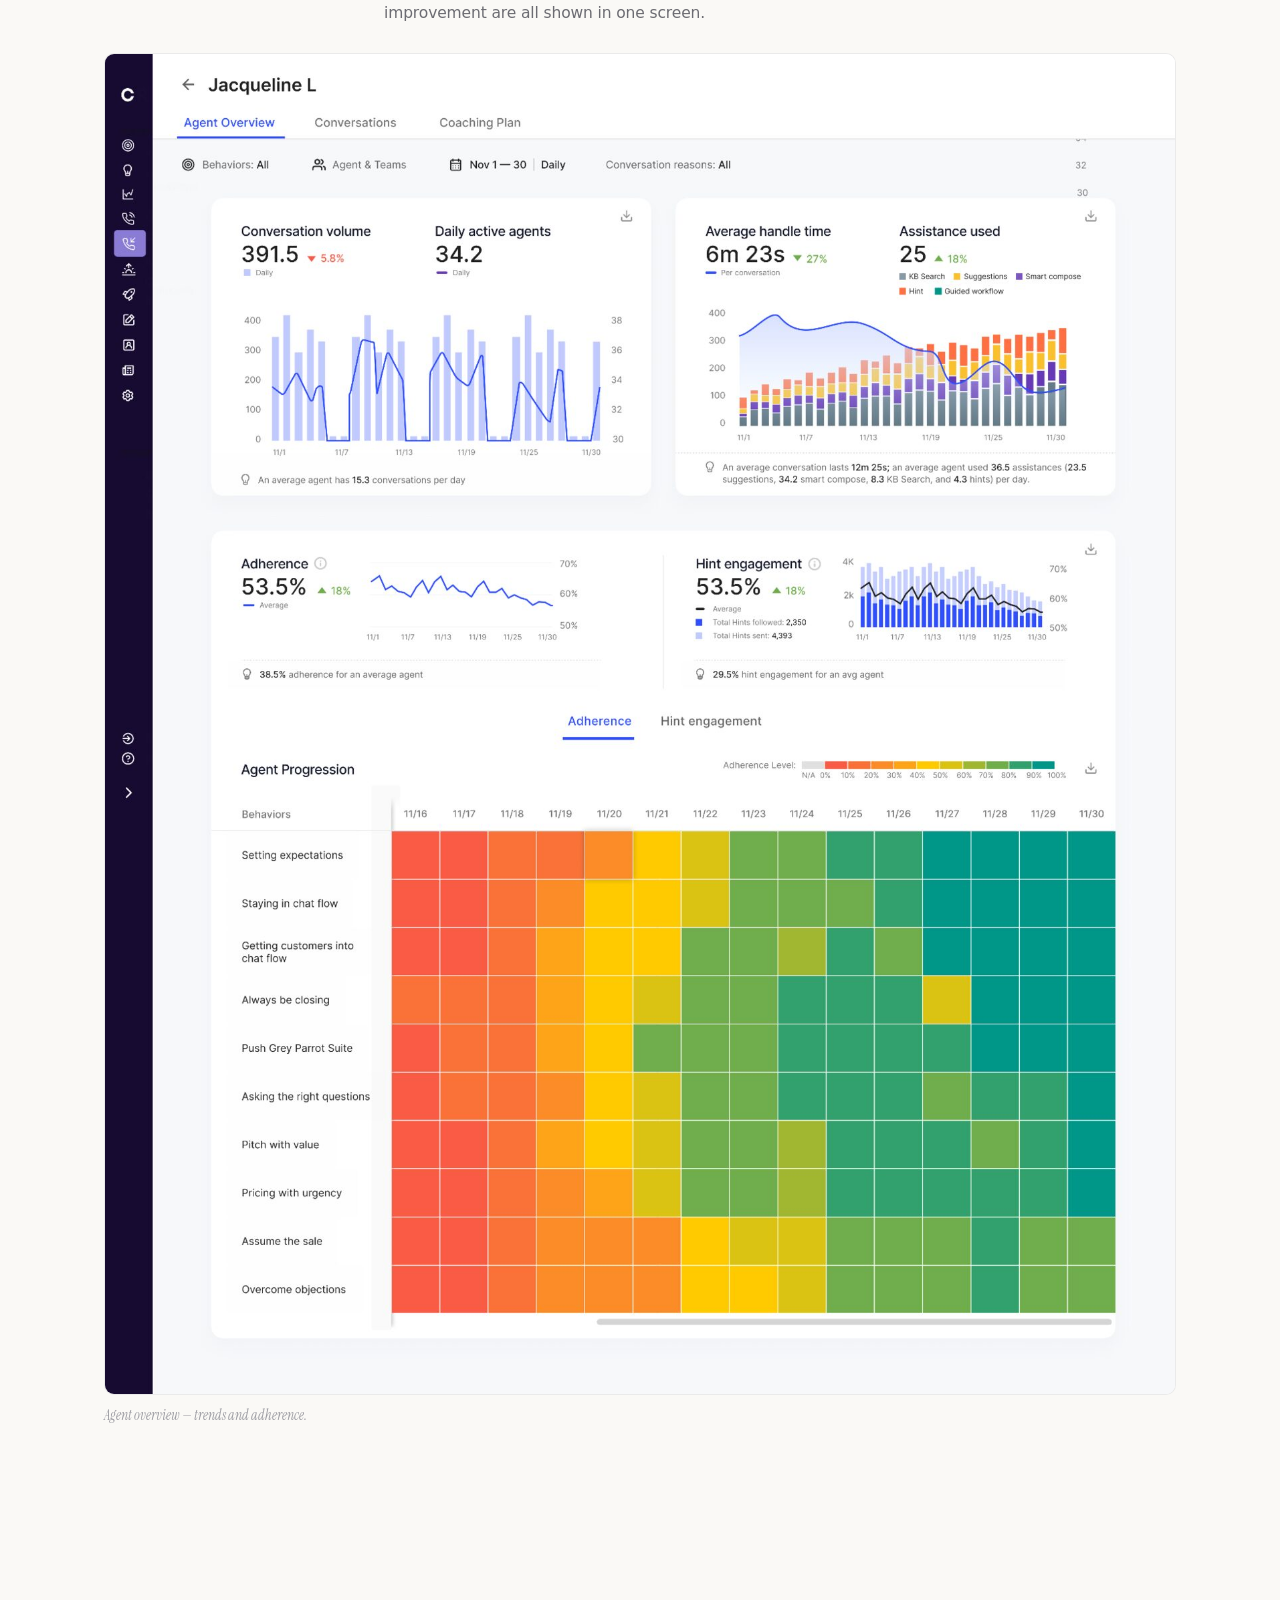
==== commit f90f45fb: "cresta: renumber decision labels in page order" ====
--- a/cresta.html
+++ b/cresta.html
@@ -109,7 +109,7 @@
 
     <section class="step">
       <div class="step-head">
-        <p class="step-kicker rv">Decision 3</p>
+        <p class="step-kicker rv">Decision 2</p>
         <h2 class="step-title rv">Keep the score and its evidence together</h2>
         <p class="step-note rv">The scorecard began as a separate grading surface. That asked managers to remember the call while they scored it. We moved the note onto the rubric row and kept the transcript beside it, so the score, the reason, and the exact customer turn stayed together.</p>
         <p class="step-trade rv">A cleaner standalone form, or less context switching and a clearer audit trail.</p>
@@ -128,7 +128,7 @@
 
     <section class="step">
       <div class="step-head">
-        <p class="step-kicker rv">Decision 2</p>
+        <p class="step-kicker rv">Decision 3</p>
         <h2 class="step-title rv">Turn the metric into a path to evidence</h2>
         <p class="step-note rv">The first versions summarized a call with percentages. They looked analytical, but they did not tell the manager what to do next. We moved to counts, then made every count clickable. A chip opens the timestamped instances and takes the manager straight to the matching turn in the transcript. The metric stopped being a report and became navigation.</p>
         <p class="step-trade rv">A compact summary, or direct access to the moment behind it.</p>
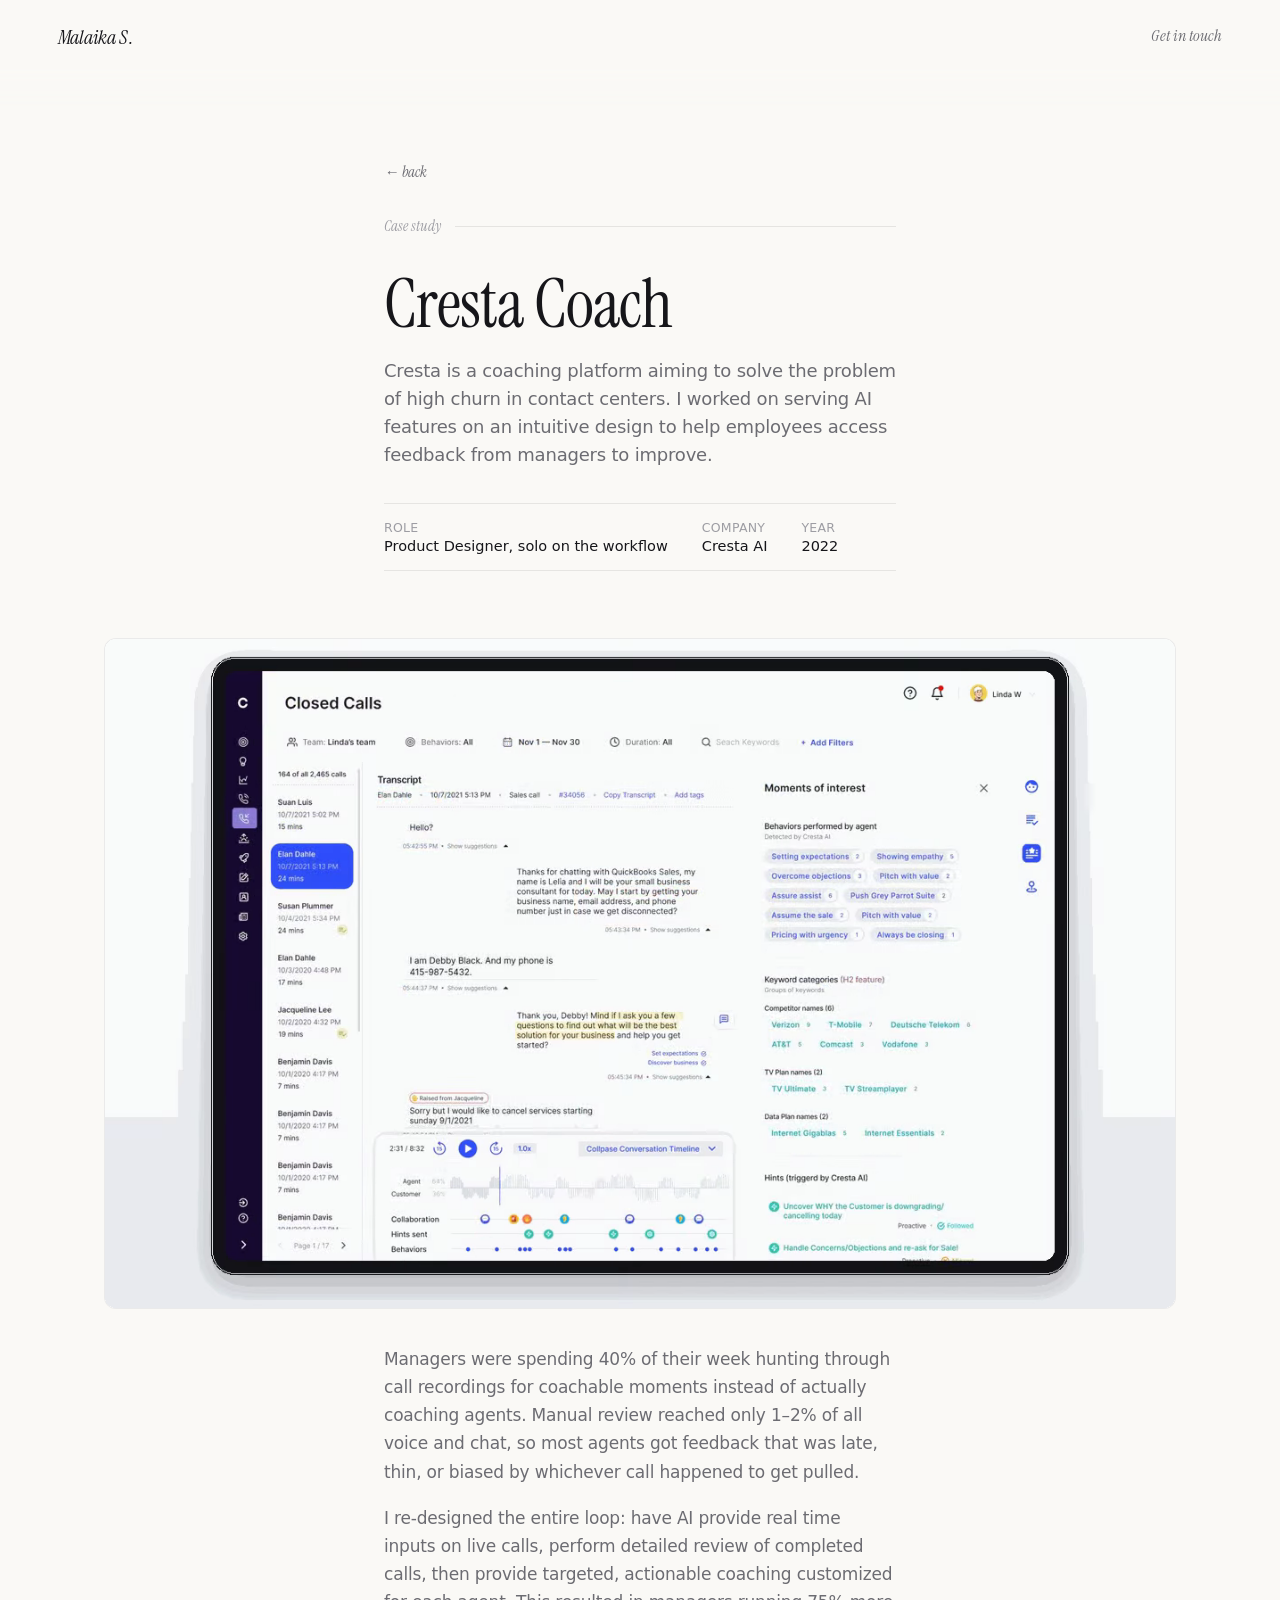
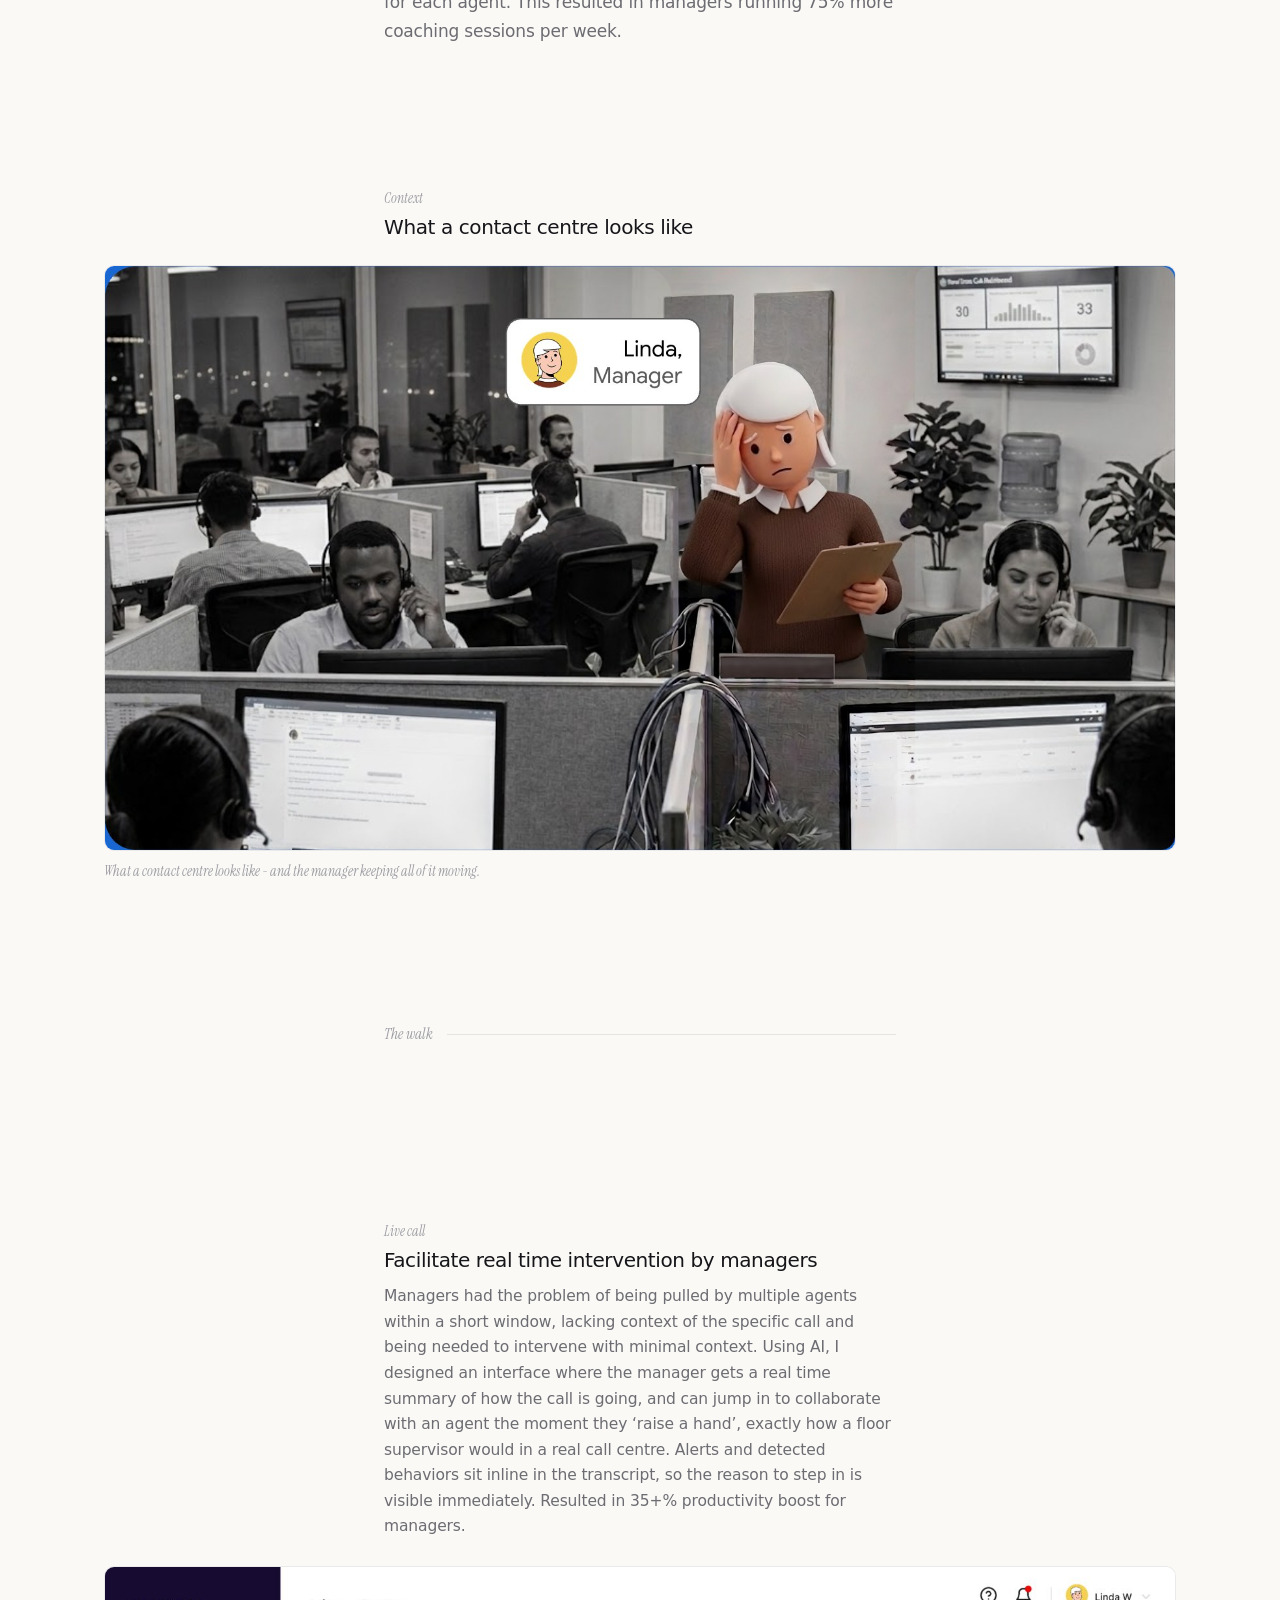
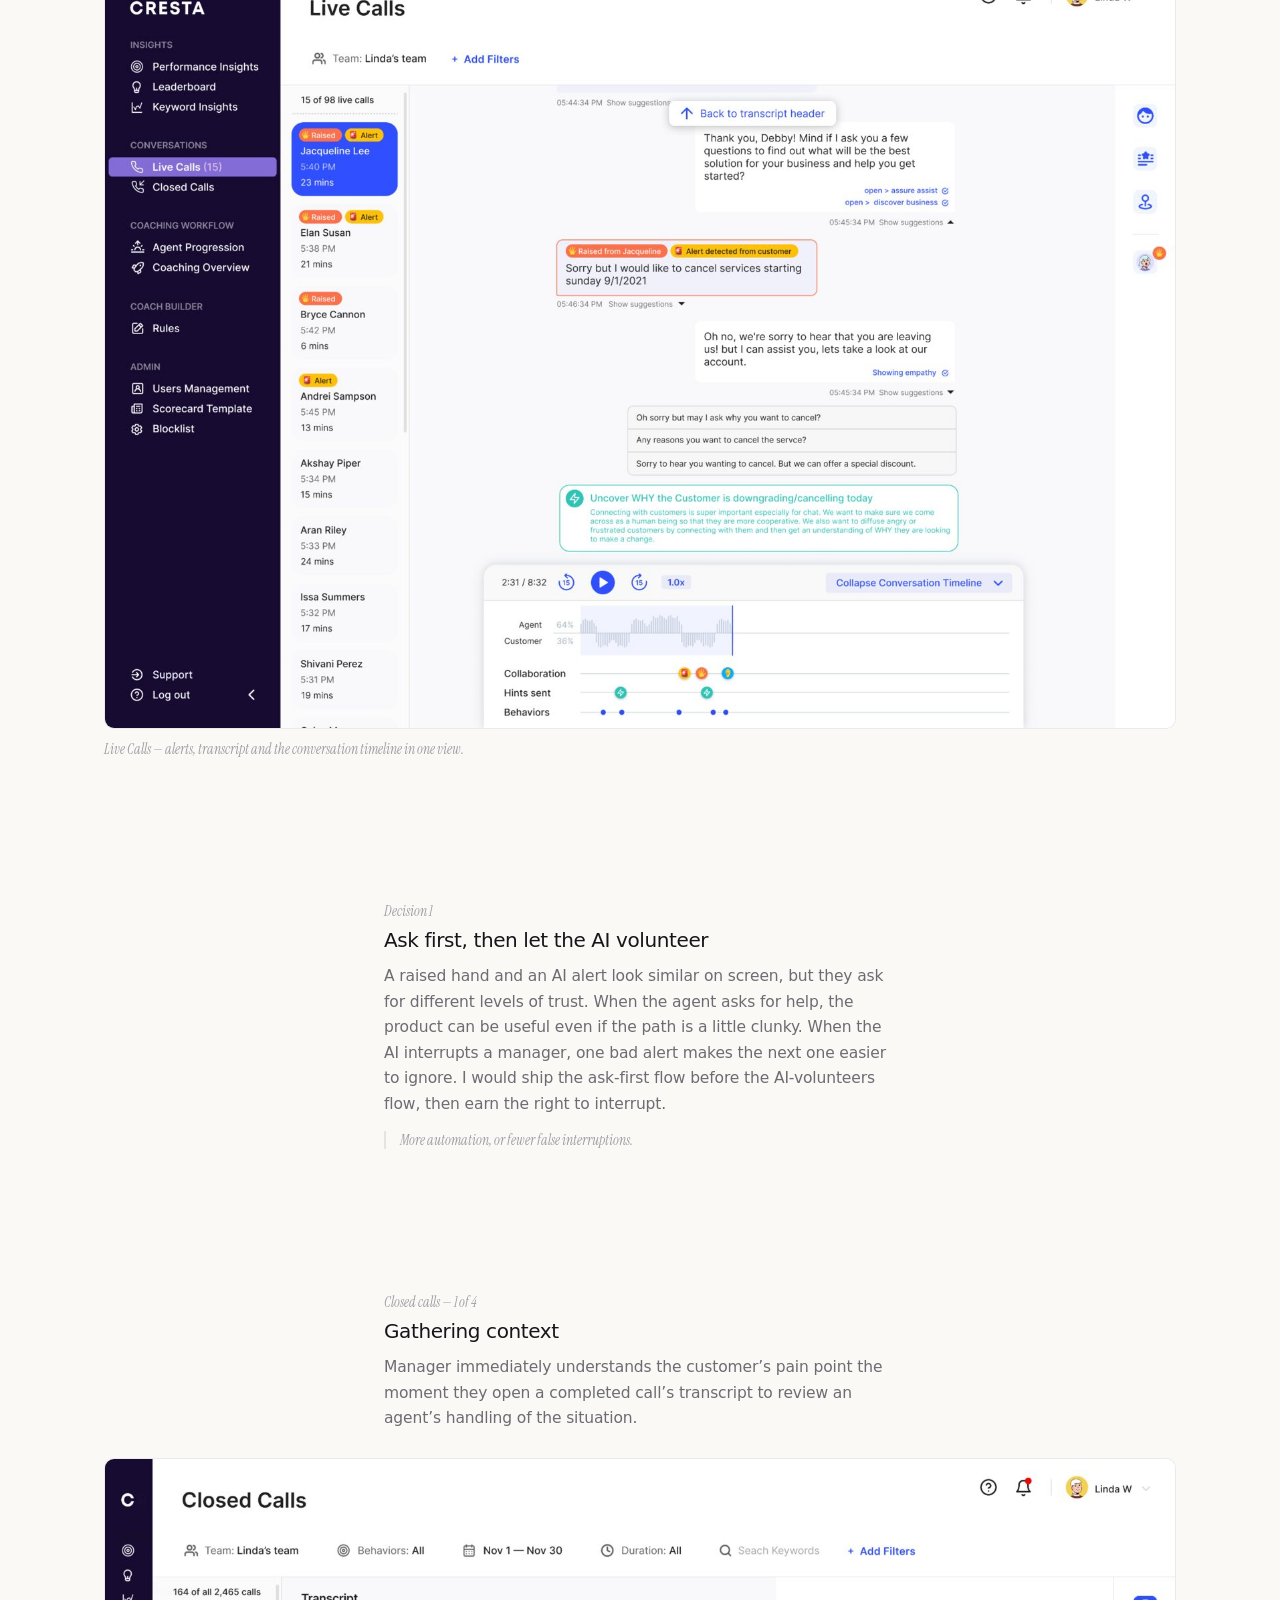
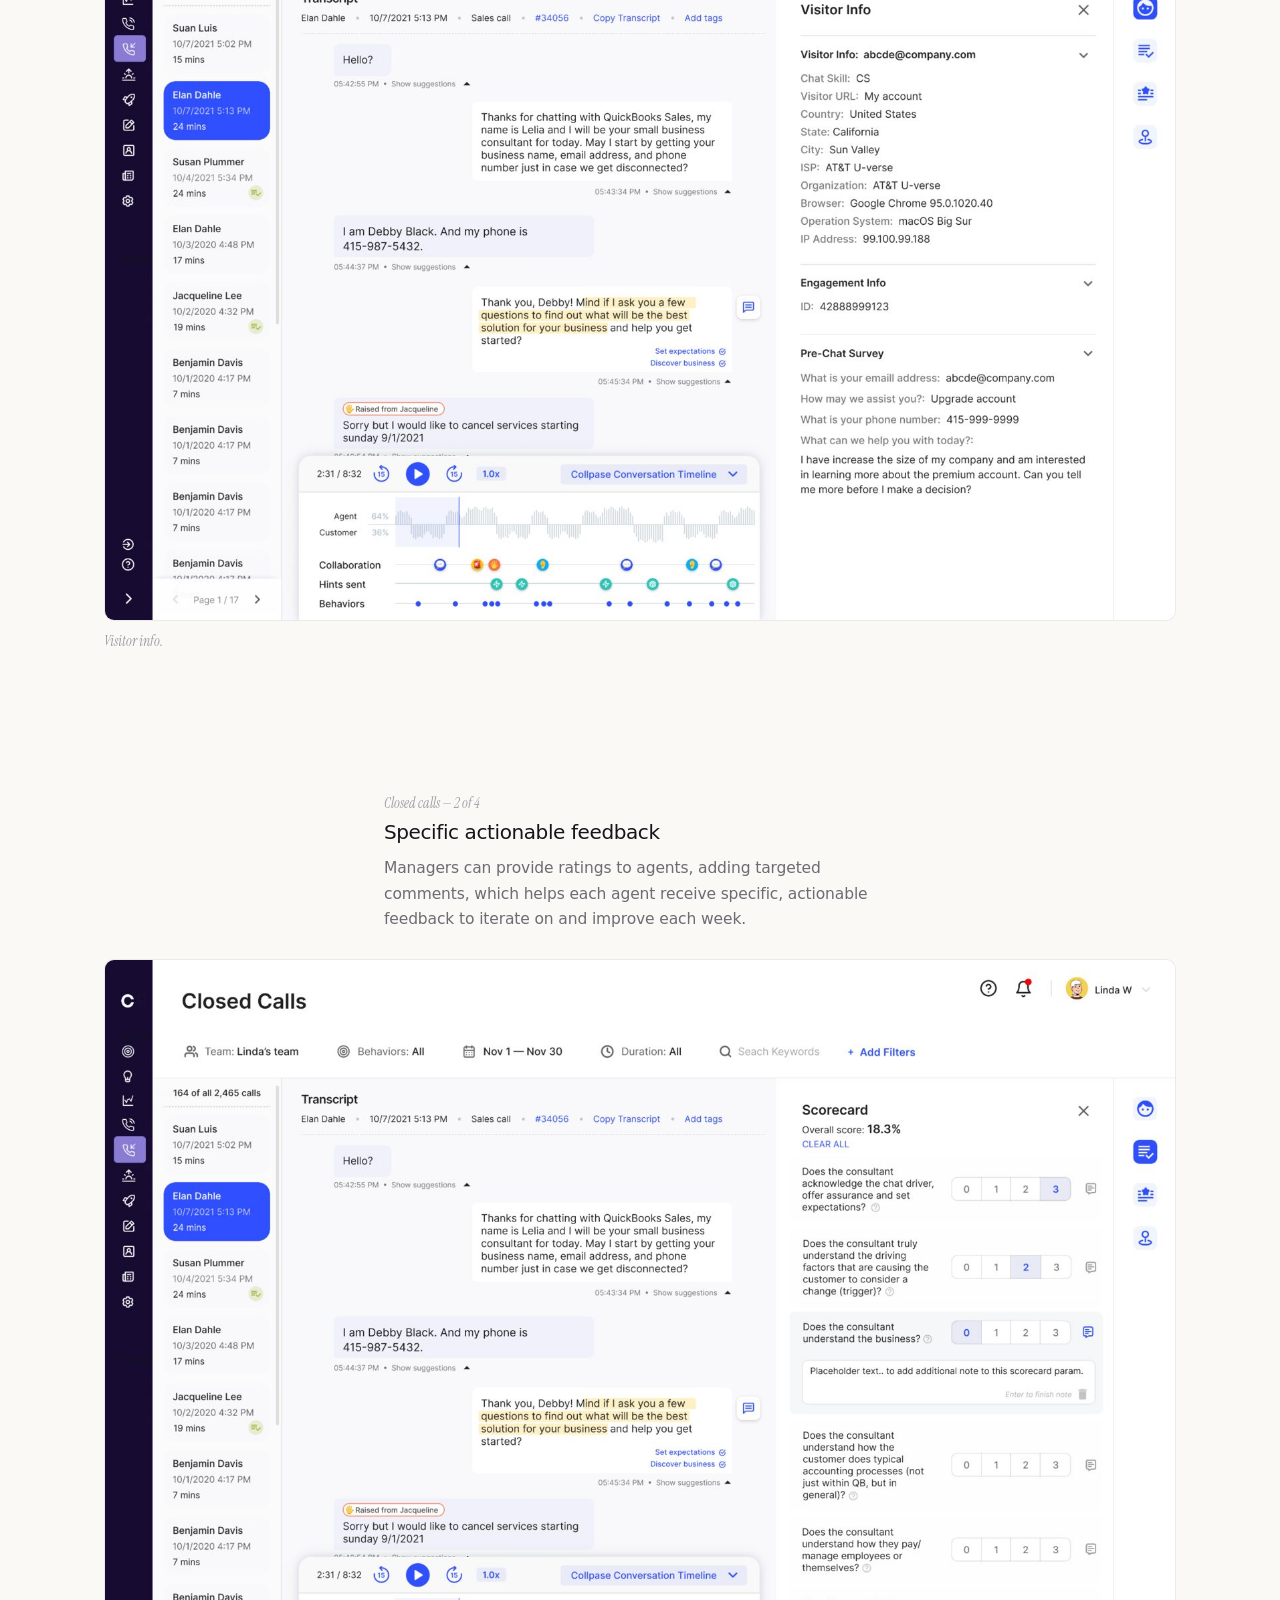
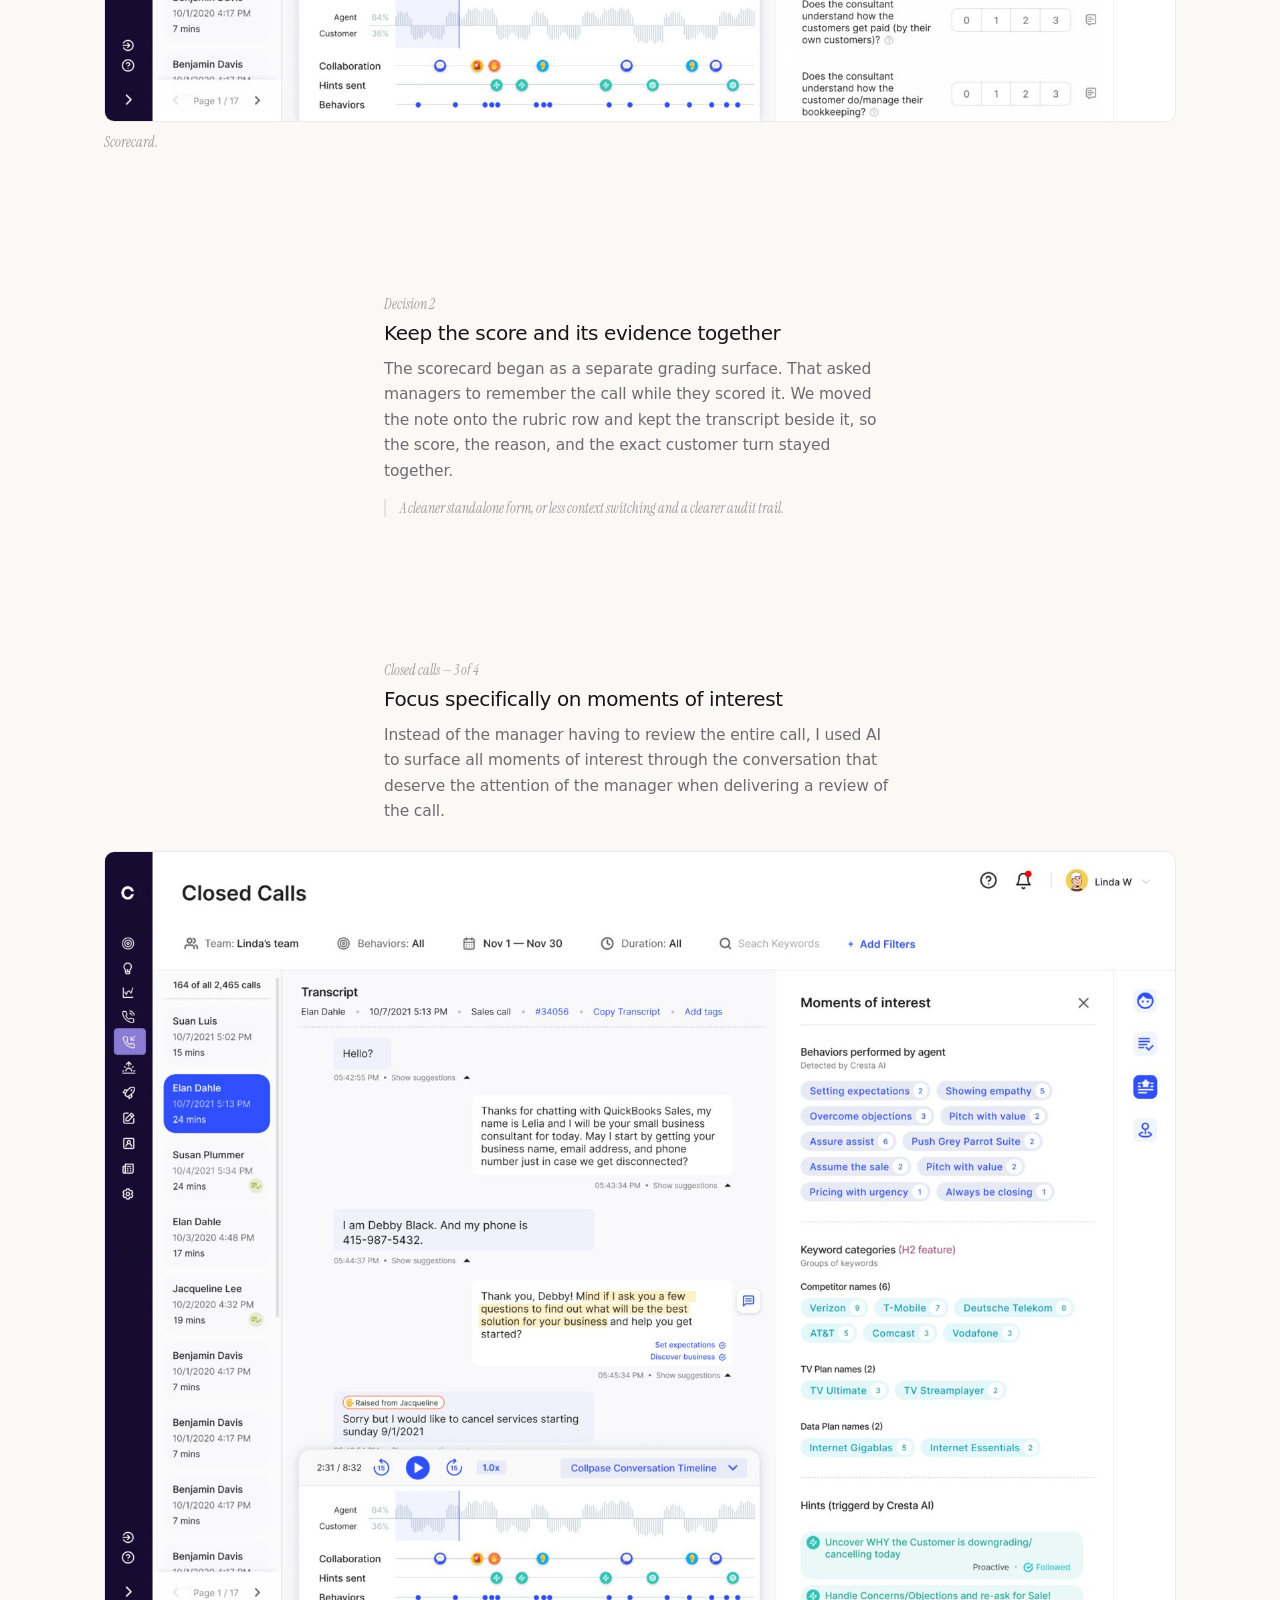
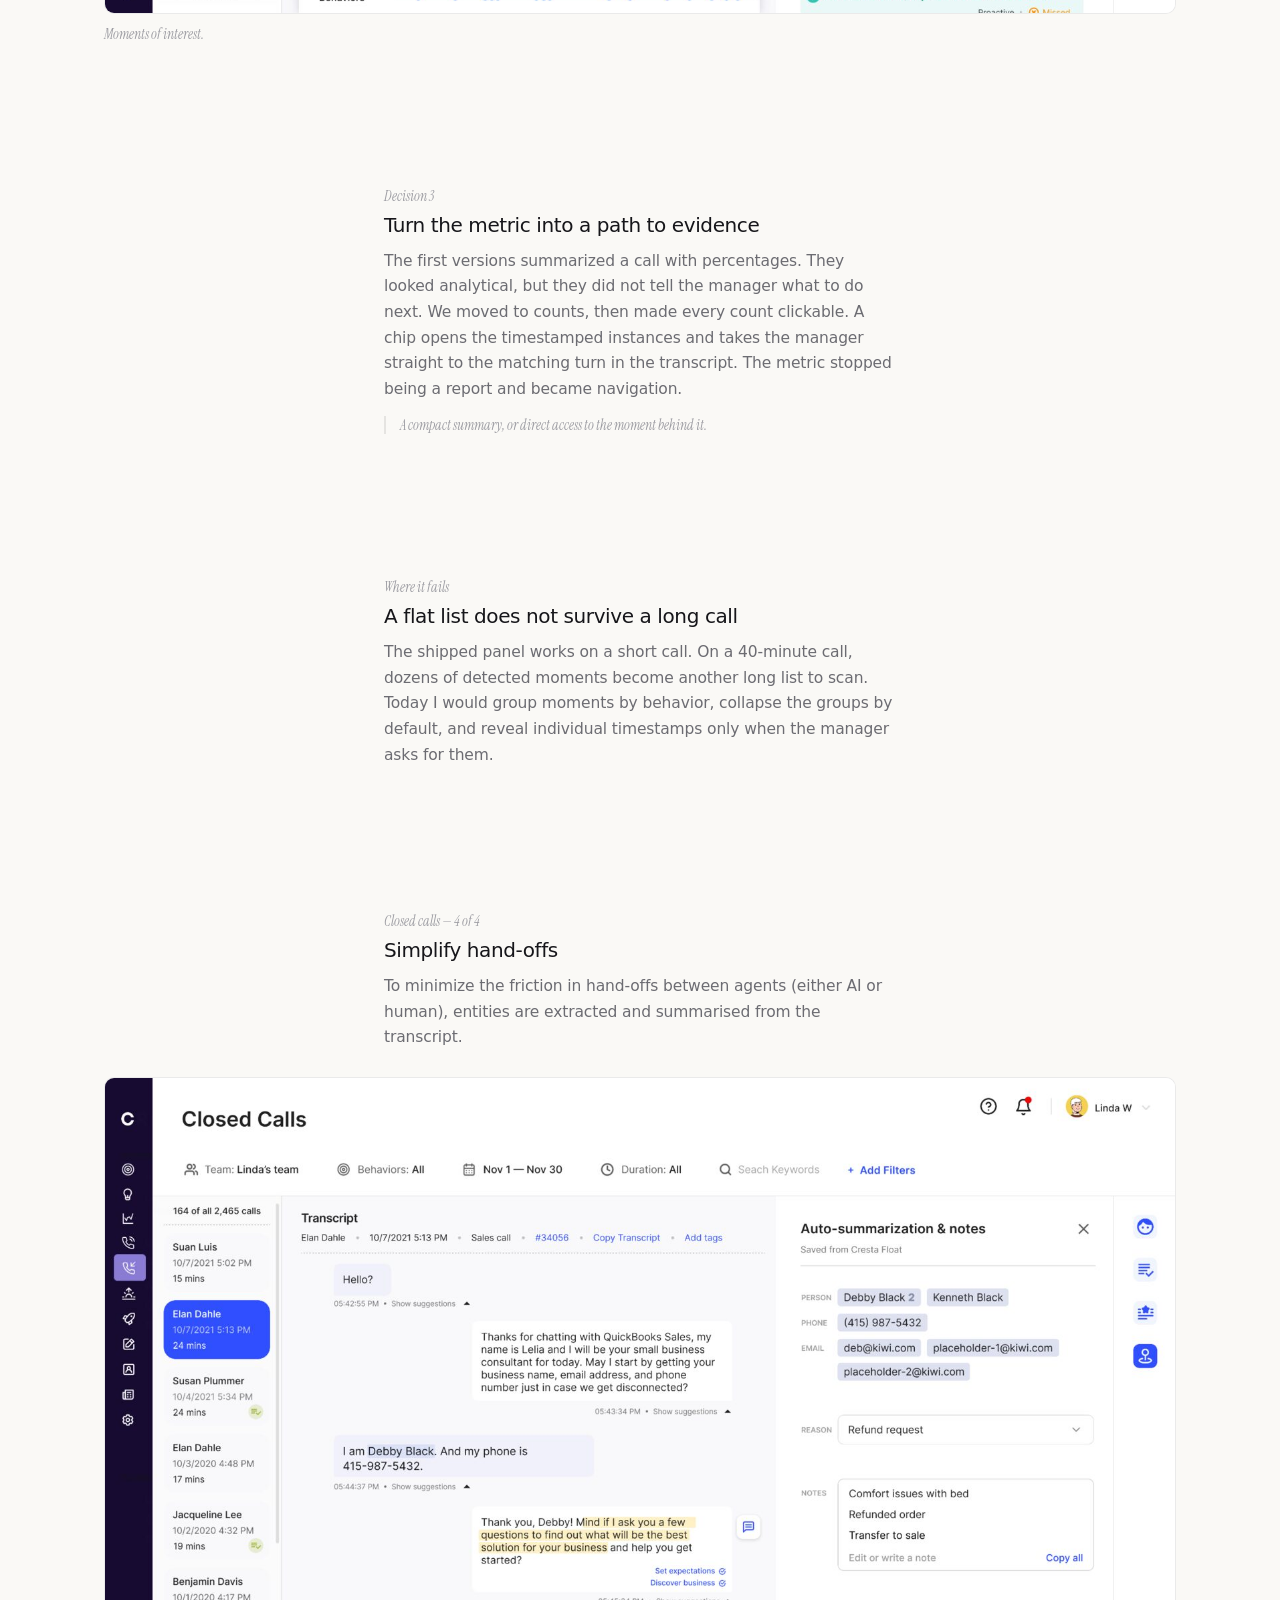
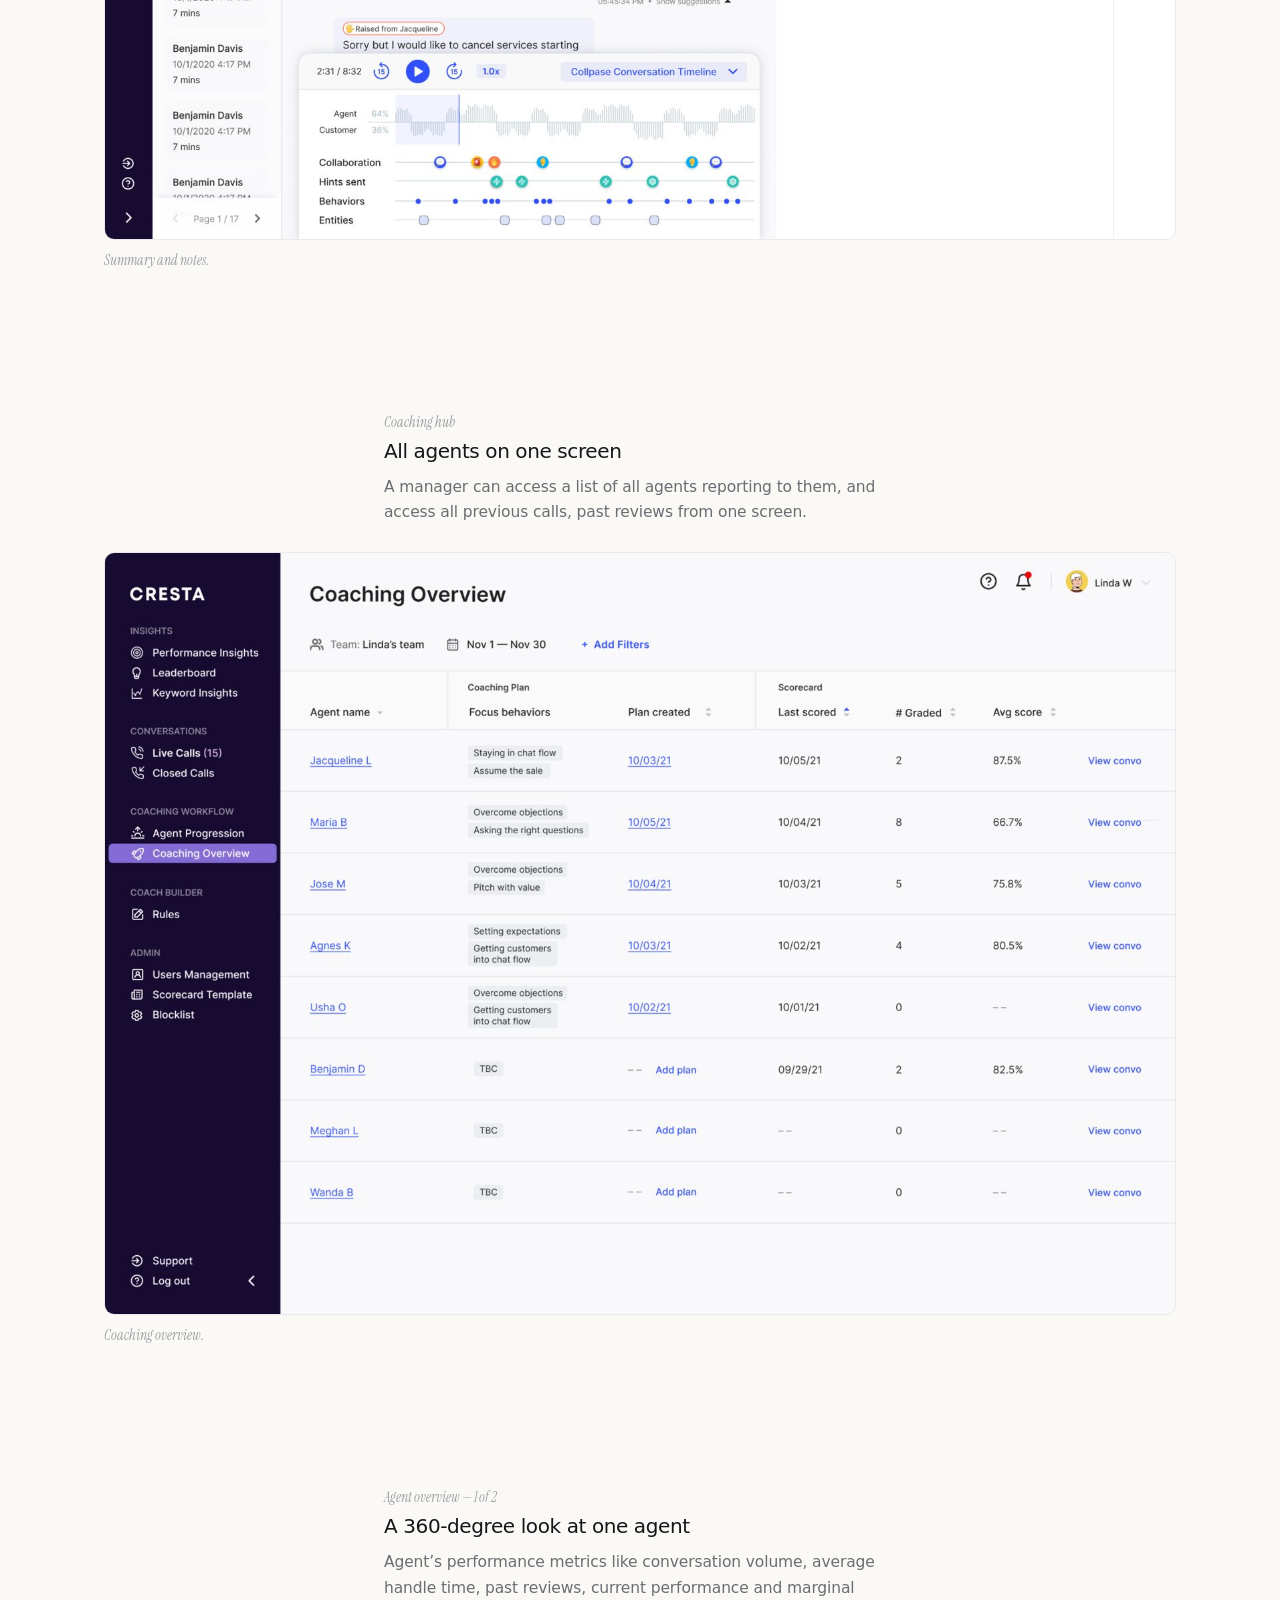
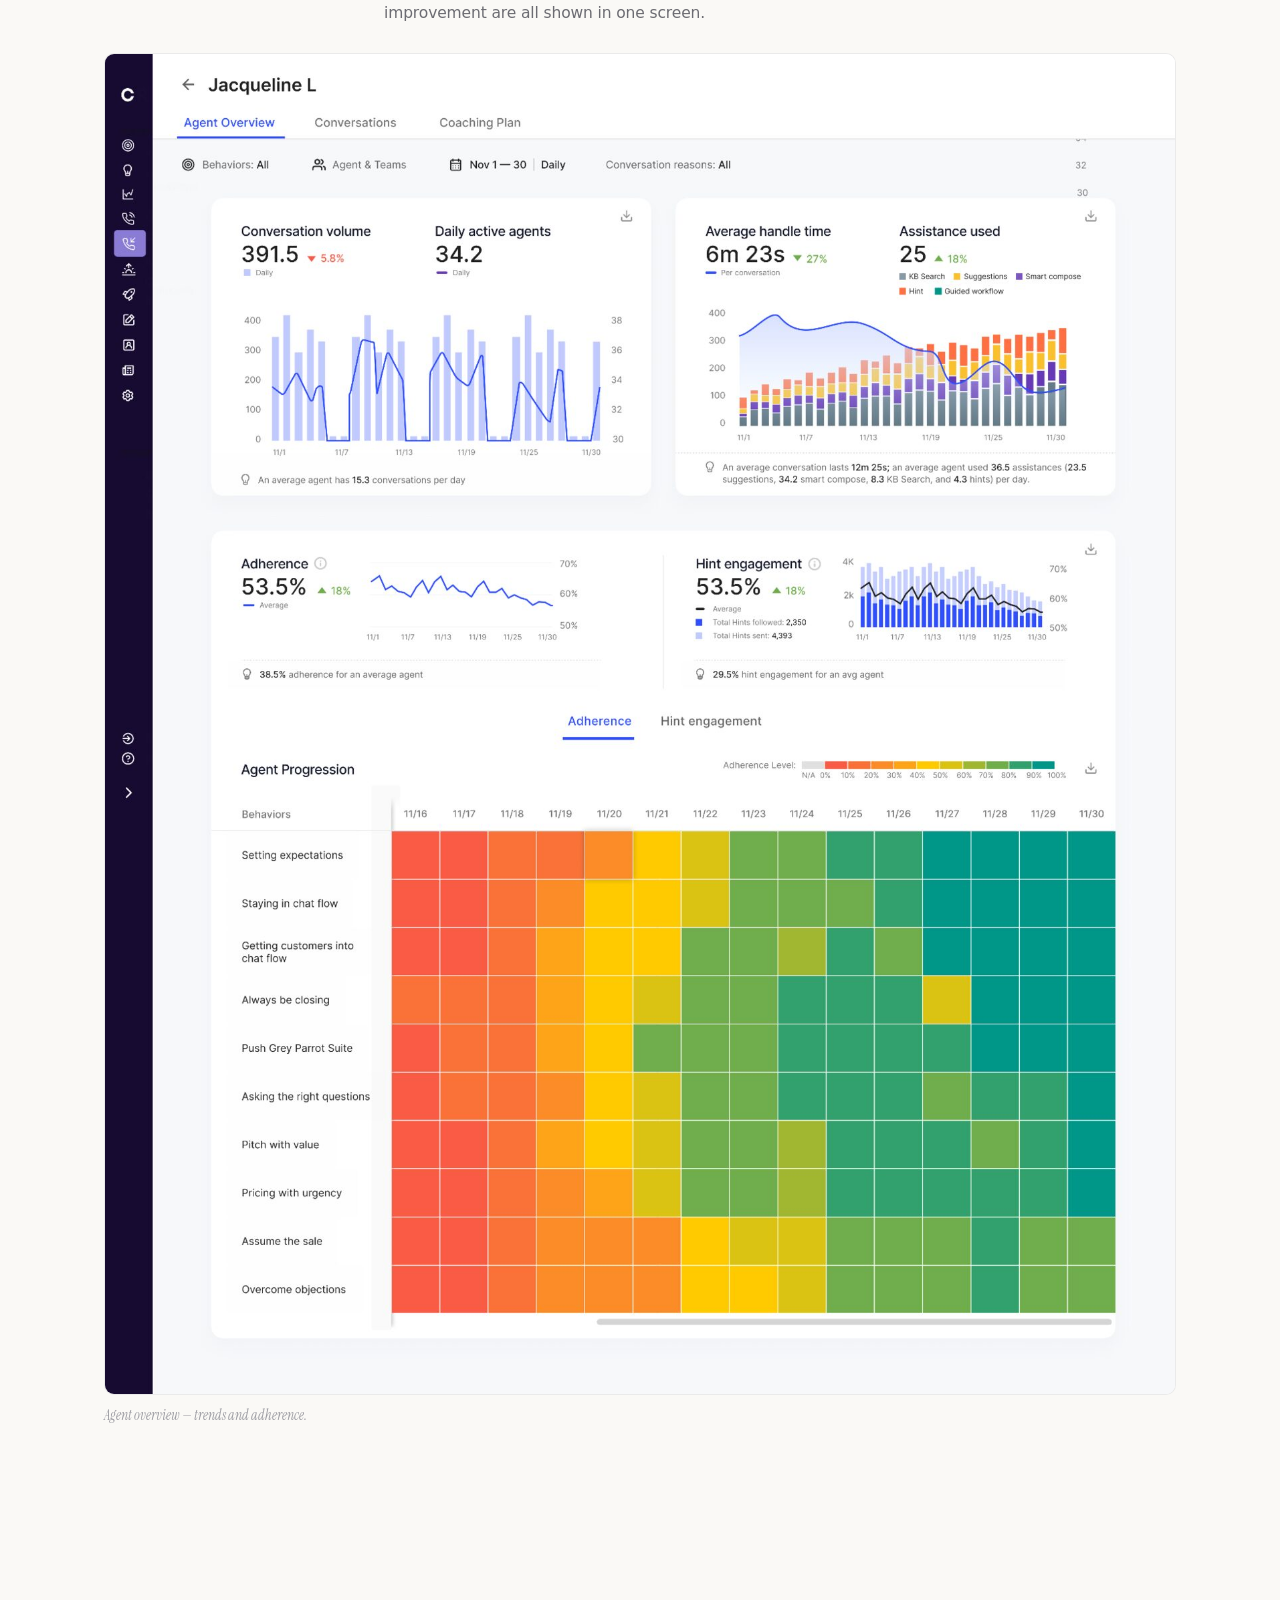
==== commit 18b3a1d3: "home: motion covers for Comcast and Ripl rows, retitle SVA row to Ripl" ====
--- a/cresta.html
+++ b/cresta.html
@@ -239,6 +239,10 @@
 
   <script src="field.js"></script>
   <script src="script.js"></script>
+<script>
+// Motion covers: nudge playback on first interaction for browsers that block autoplay (battery saver etc.)
+(function(){var go=function(){document.querySelectorAll('video[autoplay]').forEach(function(v){if(v.paused){v.play().catch(function(){})}})};window.addEventListener('load',go);['pointerdown','touchstart','keydown'].forEach(function(e){document.addEventListener(e,go,{once:true,capture:true})});})();
+</script>
 </body>
 </html>
 
